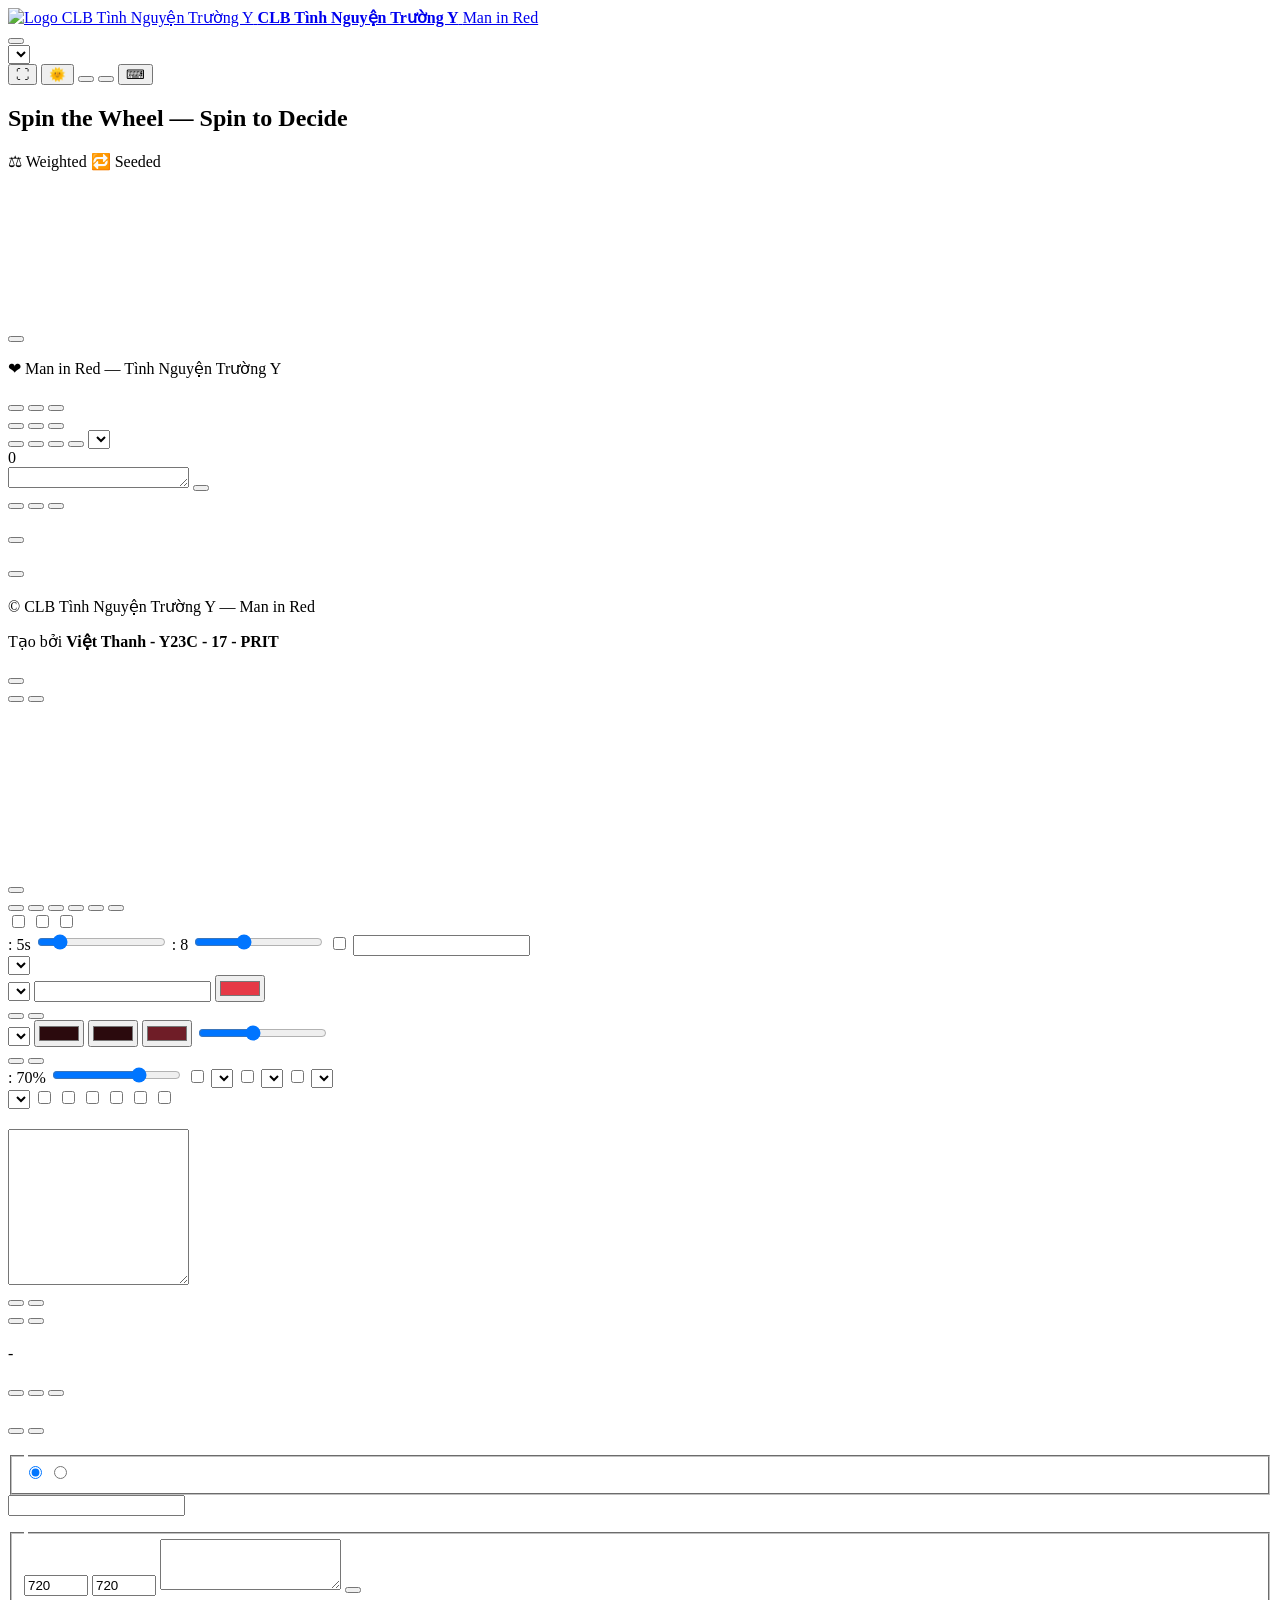
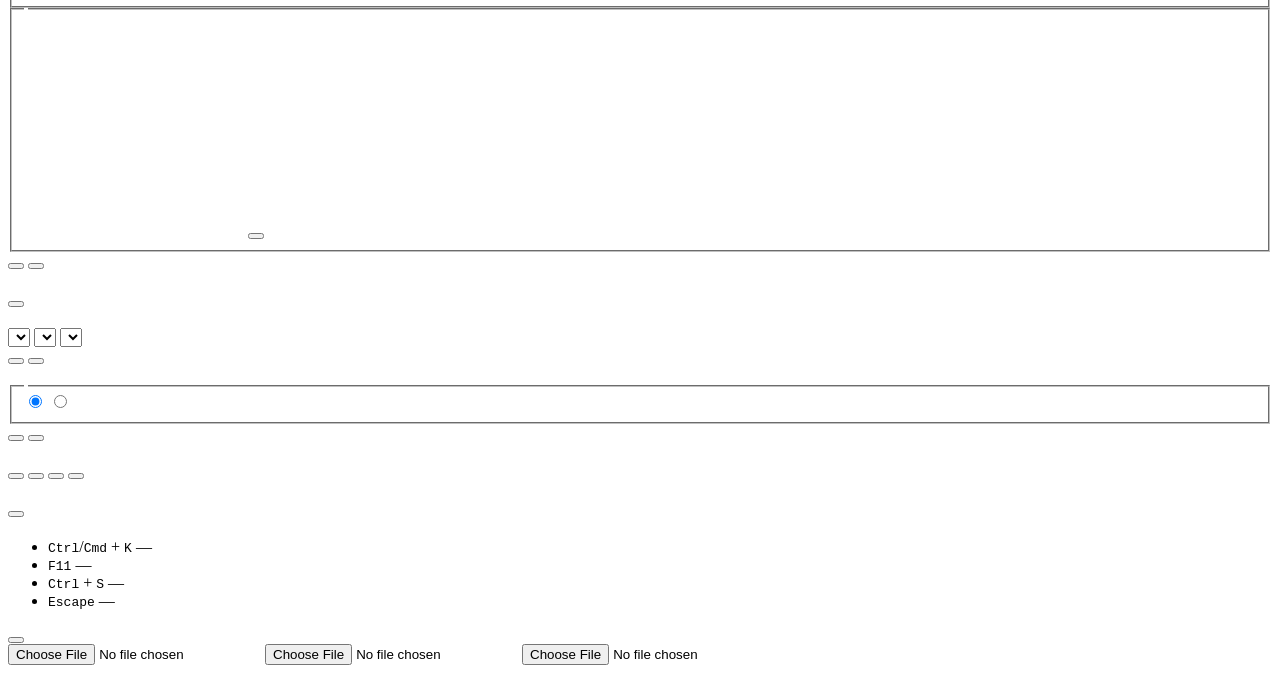
==== spin-the-wheel/index.html @ a89194db "✨ Thêm game vòng quay may mắn spin-the-wheel" ====
<!doctype html>
<html lang="en">
<head>
  <meta charset="UTF-8">
  <meta name="viewport" content="width=device-width, initial-scale=1.0, viewport-fit=cover">
  <title data-i18n="app_title">Bánh xe định mệnh TNTY</title>
  <meta name="description" content="Spin the Wheel is a free online random picker and wheel spinner for classrooms, raffles, giveaways, teams, and daily decisions. Private, fast, shareable, and works offline.">
  <meta name="robots" content="index,follow,max-image-preview:large,max-snippet:-1,max-video-preview:-1">
  <meta name="author" content="Việt Thanh - Y23C - 17 - PRIT">
  <meta name="application-name" content="Bánh xe định mệnh TNTY">
  <meta name="apple-mobile-web-app-title" content="Bánh xe định mệnh TNTY">
  <meta name="apple-mobile-web-app-capable" content="yes">
  <meta name="mobile-web-app-capable" content="yes">
  <meta name="referrer" content="strict-origin-when-cross-origin">
  <meta name="format-detection" content="telephone=no">
  <meta name="theme-color" media="(prefers-color-scheme: light)" content="#e63946">
  <meta name="theme-color" media="(prefers-color-scheme: dark)" content="#2b0a0d">
  <meta name="theme-color" content="#e63946">
  <link rel="canonical" href="https://spin.alsatian.co/">

  <meta property="og:locale" content="en_US">
  <meta property="og:locale:alternate" content="vi_VN">
  <meta property="og:locale:alternate" content="es_ES">
  <meta property="og:locale:alternate" content="pt_BR">
  <meta property="og:locale:alternate" content="fr_FR">
  <meta property="og:locale:alternate" content="de_DE">
  <meta property="og:locale:alternate" content="ja_JP">
  <meta property="og:locale:alternate" content="ko_KR">
  <meta property="og:locale:alternate" content="zh_CN">
  <meta property="og:locale:alternate" content="id_ID">
  <meta property="og:type" content="website">
  <meta property="og:title" content="Bánh xe định mệnh TNTY">
  <meta property="og:description" content="Spin a fair decision wheel for classrooms, raffles, giveaways, teams, and quick picks. Free, private, customizable, and offline-ready.">
  <meta property="og:image" content="https://spin.alsatian.co/og-image.png">
  <meta property="og:image:secure_url" content="https://spin.alsatian.co/og-image.png">
  <meta property="og:image:type" content="image/png">
  <meta property="og:image:width" content="1200">
  <meta property="og:image:height" content="630">
  <meta property="og:image:alt" content="Spin the Wheel preview showing a colorful decision wheel and key product benefits.">
  <meta property="og:url" content="https://spin.alsatian.co/">
  <meta property="og:site_name" content="Spin the Wheel">

  <meta name="twitter:card" content="summary_large_image">
  <meta name="twitter:title" content="Spin the Wheel: Free Random Picker, Wheel Spinner &amp; Decision Maker">
  <meta name="twitter:description" content="Free online random picker for classrooms, raffles, giveaways, teams, and quick decisions.">
  <meta name="twitter:image" content="https://spin.alsatian.co/og-image.png">
  <meta name="twitter:image:alt" content="Spin the Wheel preview showing a colorful decision wheel and feature highlights.">

  <link rel="alternate" hreflang="en" href="https://spin.alsatian.co/">
  <link rel="alternate" hreflang="vi" href="https://spin.alsatian.co/?lang=vi">
  <link rel="alternate" hreflang="es" href="https://spin.alsatian.co/?lang=es">
  <link rel="alternate" hreflang="pt" href="https://spin.alsatian.co/?lang=pt">
  <link rel="alternate" hreflang="fr" href="https://spin.alsatian.co/?lang=fr">
  <link rel="alternate" hreflang="de" href="https://spin.alsatian.co/?lang=de">
  <link rel="alternate" hreflang="ja" href="https://spin.alsatian.co/?lang=ja">
  <link rel="alternate" hreflang="ko" href="https://spin.alsatian.co/?lang=ko">
  <link rel="alternate" hreflang="zh" href="https://spin.alsatian.co/?lang=zh">
  <link rel="alternate" hreflang="id" href="https://spin.alsatian.co/?lang=id">
  <link rel="alternate" hreflang="x-default" href="https://spin.alsatian.co/">

  <script type="application/ld+json">
  {
    "@context": "https://schema.org",
    "@graph": [
      {
        "@type": "WebSite",
        "@id": "https://spin.alsatian.co/#website",
        "url": "https://spin.alsatian.co/",
        "name": "Spin the Wheel",
        "description": "Free online random picker and decision wheel for classrooms, raffles, giveaways, teams, and quick decisions.",
        "inLanguage": ["en", "vi", "es", "pt", "fr", "de", "ja", "ko", "zh", "id"],
        "publisher": {
          "@id": "https://spin.alsatian.co/#organization"
        }
      },
      {
        "@type": "Organization",
        "@id": "https://spin.alsatian.co/#organization",
        "name": "Spin the Wheel",
        "url": "https://spin.alsatian.co/",
        "logo": {
          "@type": "ImageObject",
          "url": "https://spin.alsatian.co/icon-512.png",
          "width": 512,
          "height": 512
        },
        "founder": {
          "@type": "Person",
          "name": "Việt Thanh - Y23C - 17 - PRIT"
        }
      },
      {
        "@type": "SoftwareApplication",
        "@id": "https://spin.alsatian.co/#webapp",
        "name": "Spin the Wheel",
        "url": "https://spin.alsatian.co/",
        "description": "Spin the Wheel is a free online random picker and wheel spinner for classrooms, raffles, giveaways, teams, and daily decisions.",
        "applicationCategory": "UtilitiesApplication",
        "operatingSystem": "Any",
        "image": "https://spin.alsatian.co/og-image.png",
        "screenshot": "https://spin.alsatian.co/og-image.png",
        "browserRequirements": "Requires JavaScript and a modern browser including Chrome, Firefox, Safari, or Edge.",
        "offers": {
          "@type": "Offer",
          "price": "0",
          "priceCurrency": "USD"
        },
        "isAccessibleForFree": true,
        "featureList": [
          "Random picker wheel",
          "Weighted entries",
          "Shareable links",
          "Offline support",
          "Local-first storage",
          "Multiple languages"
        ],
        "inLanguage": ["en", "vi", "es", "pt", "fr", "de", "ja", "ko", "zh", "id"],
        "publisher": {
          "@id": "https://spin.alsatian.co/#organization"
        }
      }
    ]
  }
  </script>

  <link rel="manifest" href="/manifest.json">
  <link rel="icon" type="image/png" sizes="192x192" href="/logo_clb.png">
  <link rel="icon" type="image/png" sizes="512x512" href="/logo_clb.png">
  <link rel="apple-touch-icon" href="/logo_clb.png">

  <link rel="preconnect" href="https://fonts.googleapis.com">
  <link rel="preconnect" href="https://fonts.gstatic.com" crossorigin>
  <link href="https://fonts.googleapis.com/css2?family=Outfit:wght@400;600;700;800&family=Plus+Jakarta+Sans:wght@400;500;600;700&display=swap" rel="stylesheet">
  <link rel="stylesheet" href="/styles.css">
</head>
<body>
  <noscript>
    <main class="noscript-shell">
      <h1>Vòng quay may mắn</h1>
      <p>Vui lòng bật JavaScript để sử dụng vòng quay.</p>
    </main>
  </noscript>

  <div id="app" class="app-shell" data-theme="light">
    <header class="topbar" role="banner">
      <div class="brand-wrap">

        <a href="/" class="brand-link" data-i18n-aria-label="brand_home_aria">
          <img src="/logo_clb.png" alt="Logo CLB Tình Nguyện Trường Y" class="brand-logo" width="48" height="48">
          <span class="brand-text">
            <strong>CLB Tình Nguyện Trường Y</strong>
            <span class="brand-slogan">Man in Red</span>
          </span>
        </a>
      </div>
      <div class="topbar-actions">
        <button id="settingsButton" class="ghost-btn" type="button" data-i18n="settings"></button>
        <div class="topbar-event-preset">
          <label class="sr-only" for="eventPresetSelect" data-i18n="event_preset"></label>
          <select id="eventPresetSelect" class="topbar-event-select" data-i18n-aria-label="event_preset">
            <option value="default" data-i18n="event_none"></option>
            <option value="classroom" data-i18n="event_classroom"></option>
            <option value="raffle" data-i18n="event_raffle"></option>
            <option value="streamer" data-i18n="event_streamer"></option>
            <option value="party" data-i18n="event_party"></option>
            <option value="minimal" data-i18n="event_minimal"></option>
            <option value="dark-luxury" data-i18n="event_dark_luxury"></option>
          </select>
        </div>
        <button id="fullscreenToggle" class="ghost-btn icon-btn" type="button" data-i18n-aria-label="toggle_fullscreen_aria">⛶</button>
        <button id="themeModeToggle" class="ghost-btn icon-btn" type="button" aria-label="Toggle dark/light mode">🌞</button>
        <button id="libraryButton" class="ghost-btn" type="button" data-i18n="my_wheels"></button>
        <button id="shareButton" class="accent-btn" type="button" data-i18n="share"></button>
        <button id="shortcutButton" class="ghost-btn icon-btn" type="button" data-i18n-aria-label="shortcuts">⌨</button>
      </div>
    </header>

    <main class="main-layout" role="main">
      <section class="wheel-section" data-i18n-aria-label="wheel_section_aria">
        <h1 class="sr-only" data-i18n="app_heading">Spin the Wheel — Spin to Decide</h1>
        <div class="wheel-wrap">
          <div class="wheel-badges">
            <span id="weightedBadge" class="mode-badge hidden" data-i18n="weighted_badge">⚖ Weighted</span>
            <span id="seedBadge" class="mode-badge hidden" data-i18n="seed_badge">🔁 Seeded</span>
          </div>
          <div id="wheelContainer" class="wheel-container">
            <canvas id="wheelCanvas" data-i18n-aria-label="wheel_canvas_aria"></canvas>
            <div class="wheel-glow" aria-hidden="true"></div>
            <div class="wheel-pointer" aria-hidden="true"></div>
            <button id="centerSpinButton" class="center-spin-btn" type="button" data-i18n="spin_button" data-i18n-aria-label="spin_button"></button>
          </div>
          <p id="firstRunHint" class="hint hidden" data-i18n="first_run_hint"></p>
          <p class="club-slogan">❤ Man in Red — Tình Nguyện Trường Y</p>
        </div>
      </section>

      <aside class="side-panel" data-i18n-aria-label="controls_panel_aria">
        <nav class="panel-tabs" data-i18n-aria-label="panel_tabs_aria">
          <button class="tab-btn active" type="button" data-tab="entries" data-i18n="entries_tab"></button>
          <button class="tab-btn" type="button" data-tab="results" data-i18n="results_tab"></button>
          <button id="factoryResetButton" class="tab-btn tab-reset-btn" type="button" data-i18n="reset_app" data-i18n-title="reset_app_tooltip" data-i18n-aria-label="reset_app_tooltip"></button>
        </nav>

        <section id="entriesTab" class="panel-tab active" role="region" data-i18n-aria-label="entries_tab">
          <div class="panel-inline-row hidden" aria-hidden="true">
            <button id="undoButton" class="ghost-btn" type="button" data-i18n="undo" tabindex="-1"></button>
            <button id="redoButton" class="ghost-btn" type="button" data-i18n="redo" tabindex="-1"></button>
            <button id="openLibraryButton" class="ghost-btn" type="button" data-i18n="my_wheels" tabindex="-1"></button>
          </div>
          <div class="entry-actions">
            <button id="shuffleEntriesButton" class="ghost-btn" type="button" data-i18n="shuffle"></button>
            <button id="sortEntriesButton" class="ghost-btn" type="button" data-i18n="sort_az"></button>
            <button id="clearEntriesButton" class="ghost-btn danger-btn" type="button" data-i18n="clear_all"></button>
            <button id="saveAsButton" class="ghost-btn" type="button" data-i18n="save_as"></button>
            <select id="recentWheelsSelect" class="recent-wheels-select" data-i18n-aria-label="recent_wheels"></select>
          </div>
          <span id="entryCountBadge" class="hidden" aria-hidden="true">0</span>
          <div id="entriesList" class="entries-list" role="list"></div>
          <div class="entry-form">
            <label class="sr-only" for="addEntryInput" data-i18n="add_entry"></label>
            <textarea id="addEntryInput" rows="1" data-i18n-placeholder="add_entry_placeholder" maxlength="4000" autocapitalize="sentences"></textarea>
            <button id="addEntryButton" class="accent-btn" type="button" data-i18n="add"></button>
          </div>
          <div class="entry-secondary-actions">
            <button id="pasteListButton" class="ghost-btn" type="button" data-i18n="entry_tools"></button>
            <button id="templateButton" class="ghost-btn" type="button" data-i18n="templates"></button>
            <button id="resetEliminationsButton" class="ghost-btn hidden" type="button" data-i18n="reset_eliminations"></button>
          </div>
          <p id="emptyTemplateHint" class="empty-template-hint hidden">
            <button id="emptyTemplateButton" class="link-btn" type="button" data-i18n="start_from_template"></button>
          </p>
        </section>

        <section id="resultsTab" class="panel-tab" role="region" data-i18n-aria-label="results_tab">
          <div class="panel-topline">
            <button id="historyButton" class="accent-btn" type="button" data-i18n="view_history"></button>
          </div>
          <h3 data-i18n="win_counts"></h3>
          <div id="winCountList" class="win-count-list"></div>
        </section>
      </aside>
    </main>

    <footer class="app-footer" role="contentinfo">
      <p>© CLB Tình Nguyện Trường Y — Man in Red</p>
      <p class="creator-credit">Tạo bởi <strong>Việt Thanh - Y23C - 17 - PRIT</strong></p>
    </footer>

    <button id="floatingSpinButton" class="floating-spin hidden" type="button" data-i18n="spin_button"></button>
    <div id="fullscreenToolbar" class="fullscreen-toolbar" data-i18n-aria-label="fullscreen_controls_aria">
      <button id="fullscreenExitButton" class="ghost-btn" type="button" data-i18n="exit_fullscreen"></button>
      <button id="fullscreenSettingsButton" class="ghost-btn" type="button" data-i18n="settings"></button>
    </div>

  </div>

  <div id="modalRoot" class="modal-root">
    <canvas id="confettiCanvas" class="confetti-canvas" aria-hidden="true"></canvas>
    <section id="settingsModal" class="modal hidden" role="dialog" aria-modal="true" aria-labelledby="settingsModalTitle">
      <div class="modal-card settings-modal-card">
        <div class="panel-topline">
          <h2 id="settingsModalTitle" data-i18n="settings"></h2>
          <button id="closeSettingsButton" class="ghost-btn" type="button" data-i18n="close"></button>
        </div>
        <div class="settings-modal-shell">
          <nav class="settings-modal-tabs" data-i18n-aria-label="settings_tabs_aria">
            <button class="settings-modal-tab active" type="button" data-settings-tab="general" data-i18n="general"></button>
            <button class="settings-modal-tab" type="button" data-settings-tab="spin" data-i18n="spin_section"></button>
            <button class="settings-modal-tab" type="button" data-settings-tab="theme" data-i18n="theme_section"></button>
            <button class="settings-modal-tab" type="button" data-settings-tab="sound" data-i18n="sound_section"></button>
            <button class="settings-modal-tab" type="button" data-settings-tab="effects" data-i18n="effects_section"></button>
            <button class="settings-modal-tab" type="button" data-settings-tab="probability" data-i18n="probability_inspector"></button>
          </nav>

          <div class="settings-modal-panels">
            <section class="settings-modal-panel active" data-settings-panel="general" role="region" data-i18n-aria-label="general">
              <div class="settings-grid">
                <label class="checkbox-line">
                  <input id="weightsToggle" type="checkbox">
                  <span data-i18n="enable_weights"></span>
                </label>
                <label class="checkbox-line">
                  <input id="manualStopToggle" type="checkbox">
                  <span data-i18n="manual_stop"></span>
                </label>
                <label class="checkbox-line">
                  <input id="mysteryWheelToggle" type="checkbox">
                  <span data-i18n="mystery_wheel"></span>
                </label>
              </div>
            </section>

            <section class="settings-modal-panel" data-settings-panel="spin" role="region" data-i18n-aria-label="spin_section">
              <div class="settings-grid">
                <label for="durationSlider"><span data-i18n="spin_duration"></span>: <output id="durationOutput">5s</output></label>
                <input id="durationSlider" type="range" min="1" max="30" step="1" value="5">
                <label for="turnsSlider"><span data-i18n="spin_turns"></span>: <output id="turnsOutput">8</output></label>
                <input id="turnsSlider" type="range" min="1" max="20" step="1" value="8">
                <label class="checkbox-line">
                  <input id="seedModeToggle" type="checkbox">
                  <span data-i18n="seed_mode"></span>
                </label>
                <label for="seedInput" data-i18n="seed_value"></label>
                <input id="seedInput" type="text" maxlength="120" data-i18n-placeholder="seed_placeholder">
              </div>
            </section>

            <section class="settings-modal-panel" data-settings-panel="theme" role="region" data-i18n-aria-label="theme_section">
              <div class="settings-grid">
                <label for="themeSelect" data-i18n="theme"></label>
                <select id="themeSelect" data-i18n-aria-label="theme"></select>
                <div id="themeSwatches" class="theme-swatch-grid" role="list"></div>
                <label for="pointerStyleSelect" data-i18n="pointer_style"></label>
                <select id="pointerStyleSelect" data-i18n-aria-label="pointer_style">
                  <option value="classic" data-i18n="pointer_classic"></option>
                  <option value="pin" data-i18n="pointer_pin"></option>
                  <option value="diamond" data-i18n="pointer_diamond"></option>
                  <option value="flag" data-i18n="pointer_flag"></option>
                </select>
                <label for="centerTextInput" data-i18n="spin_button_text"></label>
                <input id="centerTextInput" type="text" maxlength="20" data-i18n-placeholder="spin_button">
                <label for="centerColorInput" data-i18n="spin_button_color"></label>
                <input id="centerColorInput" type="color" value="#e63946">
                <div class="panel-inline-row">
                  <button id="centerImageButton" class="ghost-btn" type="button" data-i18n="upload_center_image"></button>
                  <button id="removeCenterImageButton" class="ghost-btn" type="button" data-i18n="remove_center_image"></button>
                </div>
                <label for="backgroundTypeSelect" data-i18n="background_type"></label>
                <select id="backgroundTypeSelect" data-i18n-aria-label="background_type">
                  <option value="default" data-i18n="background_default"></option>
                  <option value="solid" data-i18n="background_solid"></option>
                  <option value="gradient" data-i18n="background_gradient"></option>
                  <option value="image" data-i18n="background_image"></option>
                </select>
                <label for="backgroundSolidInput" data-i18n="background_solid_color"></label>
                <input id="backgroundSolidInput" type="color" value="#2b0a0d">
                <label for="backgroundFromInput" data-i18n="background_gradient_from"></label>
                <input id="backgroundFromInput" type="color" value="#2b0a0d">
                <label for="backgroundToInput" data-i18n="background_gradient_to"></label>
                <input id="backgroundToInput" type="color" value="#6f1d27">
                <label for="backgroundAngleInput" data-i18n="background_gradient_angle"></label>
                <input id="backgroundAngleInput" type="range" min="0" max="360" step="1" value="150">
                <div class="panel-inline-row">
                  <button id="backgroundImageButton" class="ghost-btn" type="button" data-i18n="upload_background_image"></button>
                  <button id="removeBackgroundImageButton" class="ghost-btn" type="button" data-i18n="remove_background_image"></button>
                </div>
              </div>
            </section>

            <section class="settings-modal-panel" data-settings-panel="sound" role="region" data-i18n-aria-label="sound_section">
              <div class="settings-grid">
                <label for="volumeSlider"><span data-i18n="volume"></span>: <output id="volumeOutput">70%</output></label>
                <input id="volumeSlider" type="range" min="0" max="100" step="1" value="70">
                <label class="checkbox-line">
                  <input id="tickSoundToggle" type="checkbox">
                  <span data-i18n="tick_sound"></span>
                </label>
                <label for="tickSoundSelect" data-i18n="tick_sound_variant"></label>
                <select id="tickSoundSelect" data-i18n-aria-label="tick_sound_variant">
                  <option value="click" data-i18n="tick_click"></option>
                  <option value="pop" data-i18n="tick_pop"></option>
                  <option value="wooden" data-i18n="tick_wooden"></option>
                  <option value="digital" data-i18n="tick_digital"></option>
                  <option value="soft" data-i18n="tick_soft"></option>
                </select>
                <label class="checkbox-line">
                  <input id="winSoundToggle" type="checkbox">
                  <span data-i18n="win_sound"></span>
                </label>
                <label for="winSoundSelect" data-i18n="win_sound_variant"></label>
                <select id="winSoundSelect" data-i18n-aria-label="win_sound_variant">
                  <option value="fanfare" data-i18n="win_fanfare"></option>
                  <option value="applause" data-i18n="win_applause"></option>
                  <option value="chime" data-i18n="win_chime"></option>
                  <option value="sparkle" data-i18n="win_sparkle"></option>
                </select>
                <label class="checkbox-line">
                  <input id="spinSoundToggle" type="checkbox">
                  <span data-i18n="spin_ambient"></span>
                </label>
                <label for="spinSoundSelect" data-i18n="spin_sound_variant"></label>
                <select id="spinSoundSelect" data-i18n-aria-label="spin_sound_variant">
                  <option value="whoosh" data-i18n="spin_whoosh"></option>
                  <option value="wind" data-i18n="spin_wind"></option>
                  <option value="hum" data-i18n="spin_hum"></option>
                </select>
              </div>
            </section>

            <section class="settings-modal-panel" data-settings-panel="effects" role="region" data-i18n-aria-label="effects_section">
              <div class="settings-grid">
                <label for="celebrationSelect" data-i18n="celebration_effect"></label>
                <select id="celebrationSelect" data-i18n-aria-label="celebration_effect">
                  <option value="confetti" data-i18n="celebration_confetti"></option>
                  <option value="fireworks" data-i18n="celebration_fireworks"></option>
                  <option value="none" data-i18n="celebration_none"></option>
                </select>
                <label class="checkbox-line">
                  <input id="reduceMotionOverride" type="checkbox">
                  <span data-i18n="reduce_motion_override"></span>
                </label>
                <label class="checkbox-line">
                  <input id="cinematicModeToggle" type="checkbox">
                  <span data-i18n="cinematic_mode"></span>
                </label>
                <label class="checkbox-line">
                  <input id="hapticsToggle" type="checkbox">
                  <span data-i18n="haptics"></span>
                </label>
                <label class="checkbox-line">
                  <input id="idleAnimationToggle" type="checkbox">
                  <span data-i18n="idle_animation"></span>
                </label>
                <label class="checkbox-line">
                  <input id="performanceAutoToggle" type="checkbox">
                  <span data-i18n="performance_auto"></span>
                </label>
                <label class="checkbox-line">
                  <input id="performanceOverviewToggle" type="checkbox">
                  <span data-i18n="performance_overview"></span>
                </label>
              </div>
            </section>

            <section class="settings-modal-panel" data-settings-panel="probability" role="region" data-i18n-aria-label="probability_inspector">
              <div class="probability-panel settings-modal-probability">
                <div id="probabilityEqualBadge" class="prob-equal-badge hidden" data-i18n="equal_probability"></div>
                <div id="probabilityList" class="probability-list"></div>
              </div>
            </section>
          </div>
        </div>
      </div>
    </section>

    <section id="pasteModal" class="modal hidden" role="dialog" aria-modal="true" aria-labelledby="pasteModalTitle">
      <div class="modal-card">
        <h2 id="pasteModalTitle" data-i18n="paste_list"></h2>
        <textarea id="pasteTextarea" rows="10" data-i18n-placeholder="paste_placeholder"></textarea>
        <div class="modal-actions">
          <button id="importDataButton" class="ghost-btn" type="button" data-i18n="import_csv_json"></button>
          <button id="exportDataButton" class="ghost-btn" type="button" data-i18n="export_csv_json"></button>
        </div>
        <div class="modal-actions">
          <button id="pasteCancelButton" class="ghost-btn" type="button" data-i18n="cancel"></button>
          <button id="pasteApplyButton" class="accent-btn" type="button" data-i18n="apply"></button>
        </div>
      </div>
    </section>

    <section id="resultModal" class="modal result-modal hidden" role="dialog" aria-modal="true" aria-labelledby="resultTitle">
      <div class="modal-card result-card">
        <h2 id="resultTitle" data-i18n="winner"></h2>
        <p id="resultWinner" class="winner-name">-</p>
        <p id="resultSubtitle" class="winner-subtitle hidden"></p>
        <div class="modal-actions">
          <button id="spinAgainButton" class="accent-btn" type="button" data-i18n="spin_again"></button>
          <button id="removeWinnerButton" class="ghost-btn danger-btn hidden" type="button" data-i18n="remove_winner"></button>
          <button id="closeResultButton" class="ghost-btn" type="button" data-i18n="close"></button>
        </div>
      </div>
    </section>

    <section id="factoryResetModal" class="modal hidden" role="dialog" aria-modal="true" aria-labelledby="factoryResetTitle" aria-describedby="factoryResetDescription">
      <div class="modal-card confirm-card">
        <h2 id="factoryResetTitle"></h2>
        <p id="factoryResetDescription" class="small-note"></p>
        <div class="modal-actions">
          <button id="factoryResetCancelButton" class="ghost-btn" type="button" data-i18n="cancel"></button>
          <button id="factoryResetConfirmButton" class="ghost-btn danger-btn" type="button"></button>
        </div>
      </div>
    </section>

    <section id="shareModal" class="modal hidden" role="dialog" aria-modal="true" aria-labelledby="shareTitle">
      <div class="modal-card">
        <h2 id="shareTitle" data-i18n="share_wheel"></h2>
        <p class="small-note" data-i18n="share_privacy_note"></p>
        <fieldset class="radio-group">
          <legend data-i18n="share_mode"></legend>
          <label><input type="radio" name="shareMode" value="full" checked> <span data-i18n="share_full_edit"></span></label>
          <label><input type="radio" name="shareMode" value="spin-only"> <span data-i18n="share_spin_only"></span></label>
        </fieldset>
        <label for="shareUrlInput" data-i18n="share_link"></label>
        <input id="shareUrlInput" type="text" readonly>
        <p id="shareSizeStatus" class="size-status"></p>
        <fieldset class="radio-group">
          <legend data-i18n="embed_title"></legend>
          <label for="embedWidthInput" data-i18n="embed_width"></label>
          <input id="embedWidthInput" type="number" min="280" max="2000" step="10" value="720">
          <label for="embedHeightInput" data-i18n="embed_height"></label>
          <input id="embedHeightInput" type="number" min="280" max="2000" step="10" value="720">
          <label for="embedCodeInput" data-i18n="embed_code"></label>
          <textarea id="embedCodeInput" rows="3" readonly></textarea>
          <button id="copyEmbedButton" class="ghost-btn" type="button" data-i18n="copy_embed_code"></button>
        </fieldset>
        <fieldset class="radio-group">
          <legend data-i18n="qr_code"></legend>
          <canvas id="qrCanvas" width="220" height="220" data-i18n-aria-label="qr_code"></canvas>
          <button id="downloadQrButton" class="ghost-btn" type="button" data-i18n="download_qr"></button>
        </fieldset>
        <div class="modal-actions">
          <button id="copyShareButton" class="accent-btn" type="button" data-i18n="copy_link"></button>
          <button id="closeShareButton" class="ghost-btn" type="button" data-i18n="close"></button>
        </div>
      </div>
    </section>

    <section id="libraryModal" class="modal hidden" role="dialog" aria-modal="true" aria-labelledby="libraryTitle">
      <div class="modal-card template-card">
        <h2 id="libraryTitle" data-i18n="my_wheels"></h2>
        <div id="libraryList" class="library-list"></div>
        <div class="modal-actions">
          <button id="closeLibraryButton" class="ghost-btn" type="button" data-i18n="close"></button>
        </div>
      </div>
    </section>

    <section id="csvMapModal" class="modal hidden" role="dialog" aria-modal="true" aria-labelledby="csvMapTitle">
      <div class="modal-card">
        <h2 id="csvMapTitle" data-i18n="csv_mapping_title"></h2>
        <div class="settings-grid">
          <label for="csvLabelColumn" data-i18n="csv_label_column"></label>
          <select id="csvLabelColumn"></select>
          <label for="csvWeightColumn" data-i18n="csv_weight_column"></label>
          <select id="csvWeightColumn"></select>
          <label for="csvColorColumn" data-i18n="csv_color_column"></label>
          <select id="csvColorColumn"></select>
        </div>
        <div class="modal-actions">
          <button id="csvMapCancelButton" class="ghost-btn" type="button" data-i18n="cancel"></button>
          <button id="csvMapApplyButton" class="accent-btn" type="button" data-i18n="apply"></button>
        </div>
      </div>
    </section>

    <section id="exportModal" class="modal hidden" role="dialog" aria-modal="true" aria-labelledby="exportModalTitle">
      <div class="modal-card">
        <h2 id="exportModalTitle" data-i18n="export_title"></h2>
        <fieldset class="radio-group">
          <legend data-i18n="export_format"></legend>
          <label><input type="radio" name="exportFormat" value="csv" checked> <span data-i18n="export_csv"></span></label>
          <label><input type="radio" name="exportFormat" value="json"> <span data-i18n="export_json"></span></label>
        </fieldset>
        <div class="modal-actions">
          <button id="exportCancelButton" class="ghost-btn" type="button" data-i18n="cancel"></button>
          <button id="exportApplyButton" class="accent-btn" type="button" data-i18n="export_action"></button>
        </div>
      </div>
    </section>

    <section id="historyModal" class="modal hidden" role="dialog" aria-modal="true" aria-labelledby="historyTitle">
      <div class="modal-card template-card">
        <h2 id="historyTitle" data-i18n="history"></h2>
        <div id="resultsList" class="results-list"></div>
        <div class="modal-actions">
          <button id="clearResultsButton" class="ghost-btn danger-btn" type="button" data-i18n="clear_results"></button>
          <button id="exportResultsCsvButton" class="ghost-btn" type="button" data-i18n="export_results_csv"></button>
          <button id="exportAuditJsonButton" class="ghost-btn" type="button" data-i18n="export_audit_json"></button>
          <button id="closeHistoryButton" class="ghost-btn" type="button" data-i18n="close"></button>
        </div>
      </div>
    </section>

    <section id="templateModal" class="modal hidden" role="dialog" aria-modal="true" aria-labelledby="templateTitle">
      <div class="modal-card template-card">
        <h2 id="templateTitle" data-i18n="templates"></h2>
        <div id="templateGrid" class="template-grid"></div>
        <div class="modal-actions">
          <button id="closeTemplateButton" class="ghost-btn" type="button" data-i18n="close"></button>
        </div>
      </div>
    </section>

    <section id="shortcutModal" class="modal hidden" role="dialog" aria-modal="true" aria-labelledby="shortcutTitle">
      <div class="modal-card">
        <h2 id="shortcutTitle" data-i18n="shortcuts"></h2>
        <ul class="shortcut-list">
          <li><kbd>Ctrl</kbd>/<kbd>Cmd</kbd> + <kbd>K</kbd> — <span data-i18n="shortcut_spin"></span></li>
          <li><kbd>F11</kbd> — <span data-i18n="shortcut_fullscreen"></span></li>
          <li><kbd>Ctrl</kbd> + <kbd>S</kbd> — <span data-i18n="shortcut_save"></span></li>
          <li><kbd>Escape</kbd> — <span data-i18n="shortcut_close"></span></li>
        </ul>
        <div class="modal-actions">
          <button id="closeShortcutButton" class="ghost-btn" type="button" data-i18n="close"></button>
        </div>
      </div>
    </section>
  </div>

  <div id="ariaLive" class="sr-only" aria-live="assertive"></div>
  <div id="toastRoot" class="toast-root" aria-live="polite"></div>

  <input id="importDataFileInput" class="sr-only" type="file" accept=".csv,.json,text/csv,application/json">
  <input id="centerImageInput" class="sr-only" type="file" accept="image/png,image/jpeg,image/webp,image/gif">
  <input id="backgroundImageInput" class="sr-only" type="file" accept="image/png,image/jpeg,image/webp,image/gif">

  <script type="module" src="/app.js"></script>

</body>
</html>
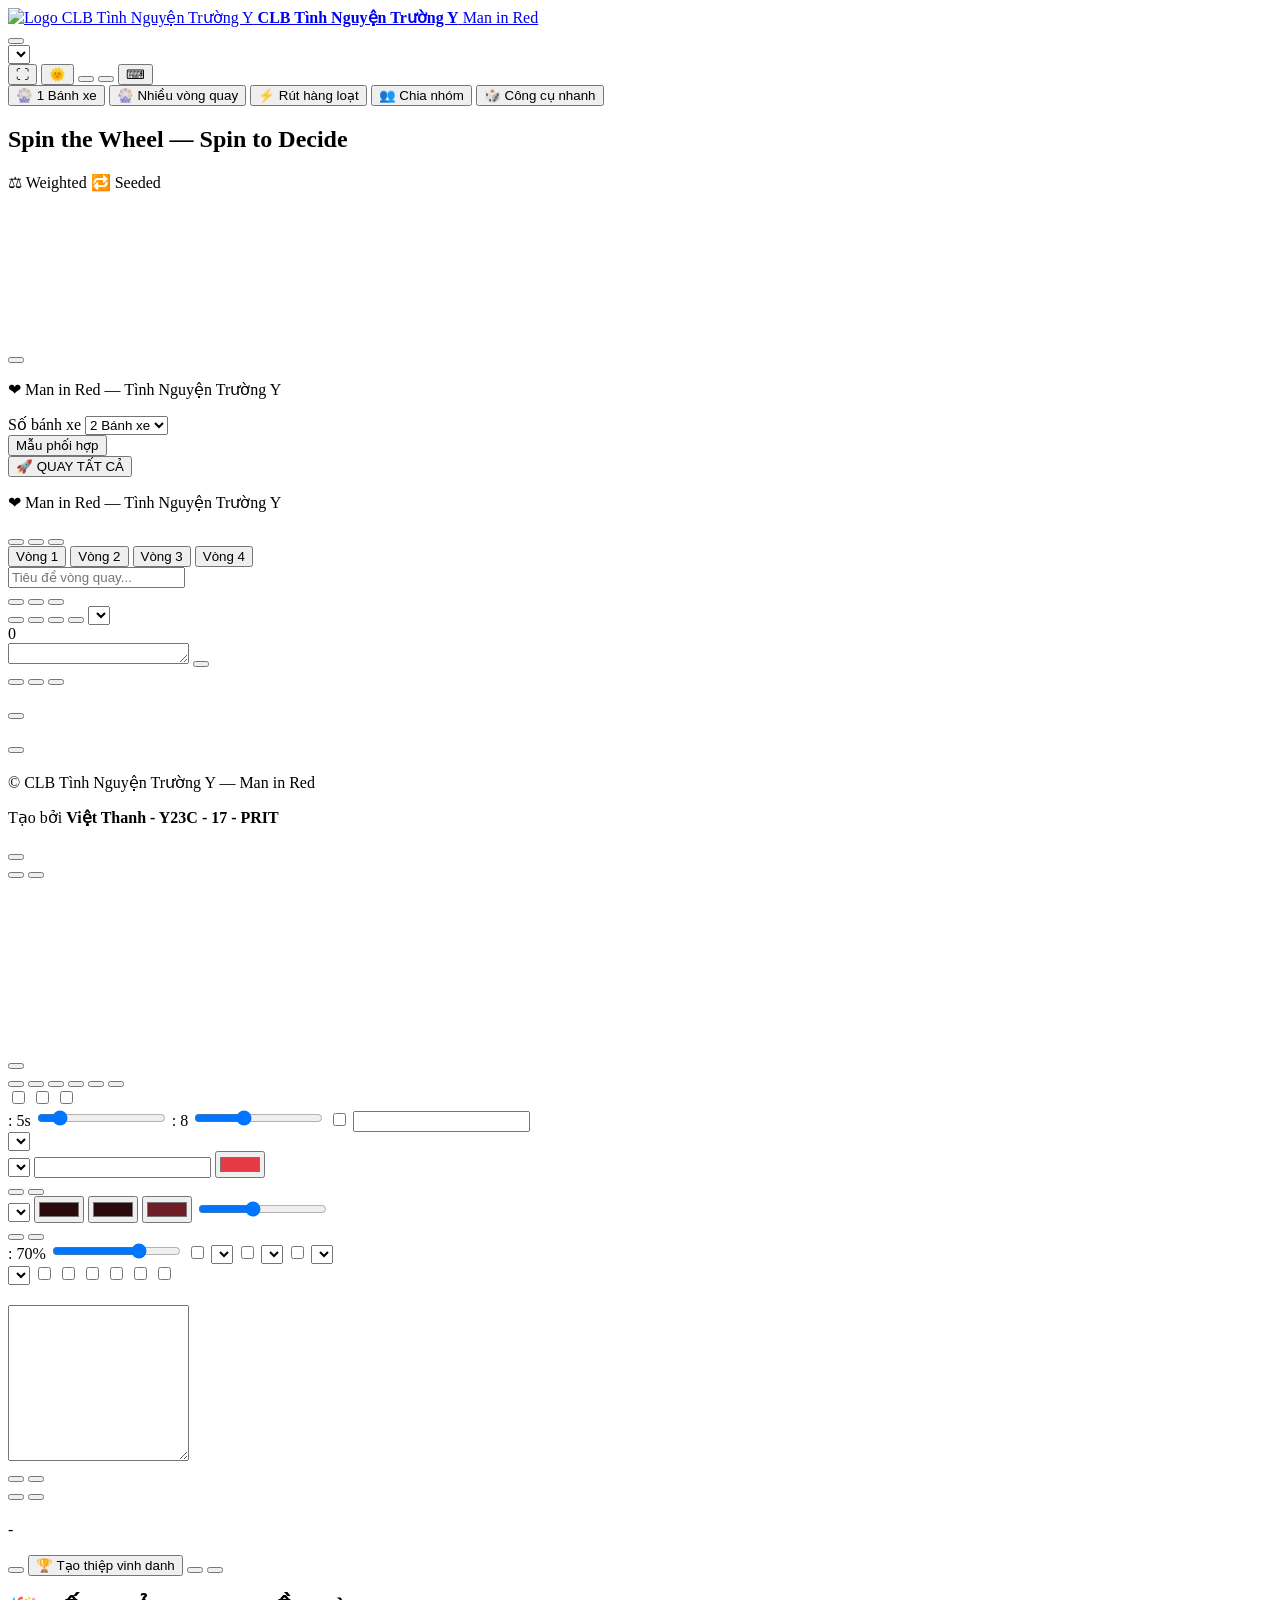
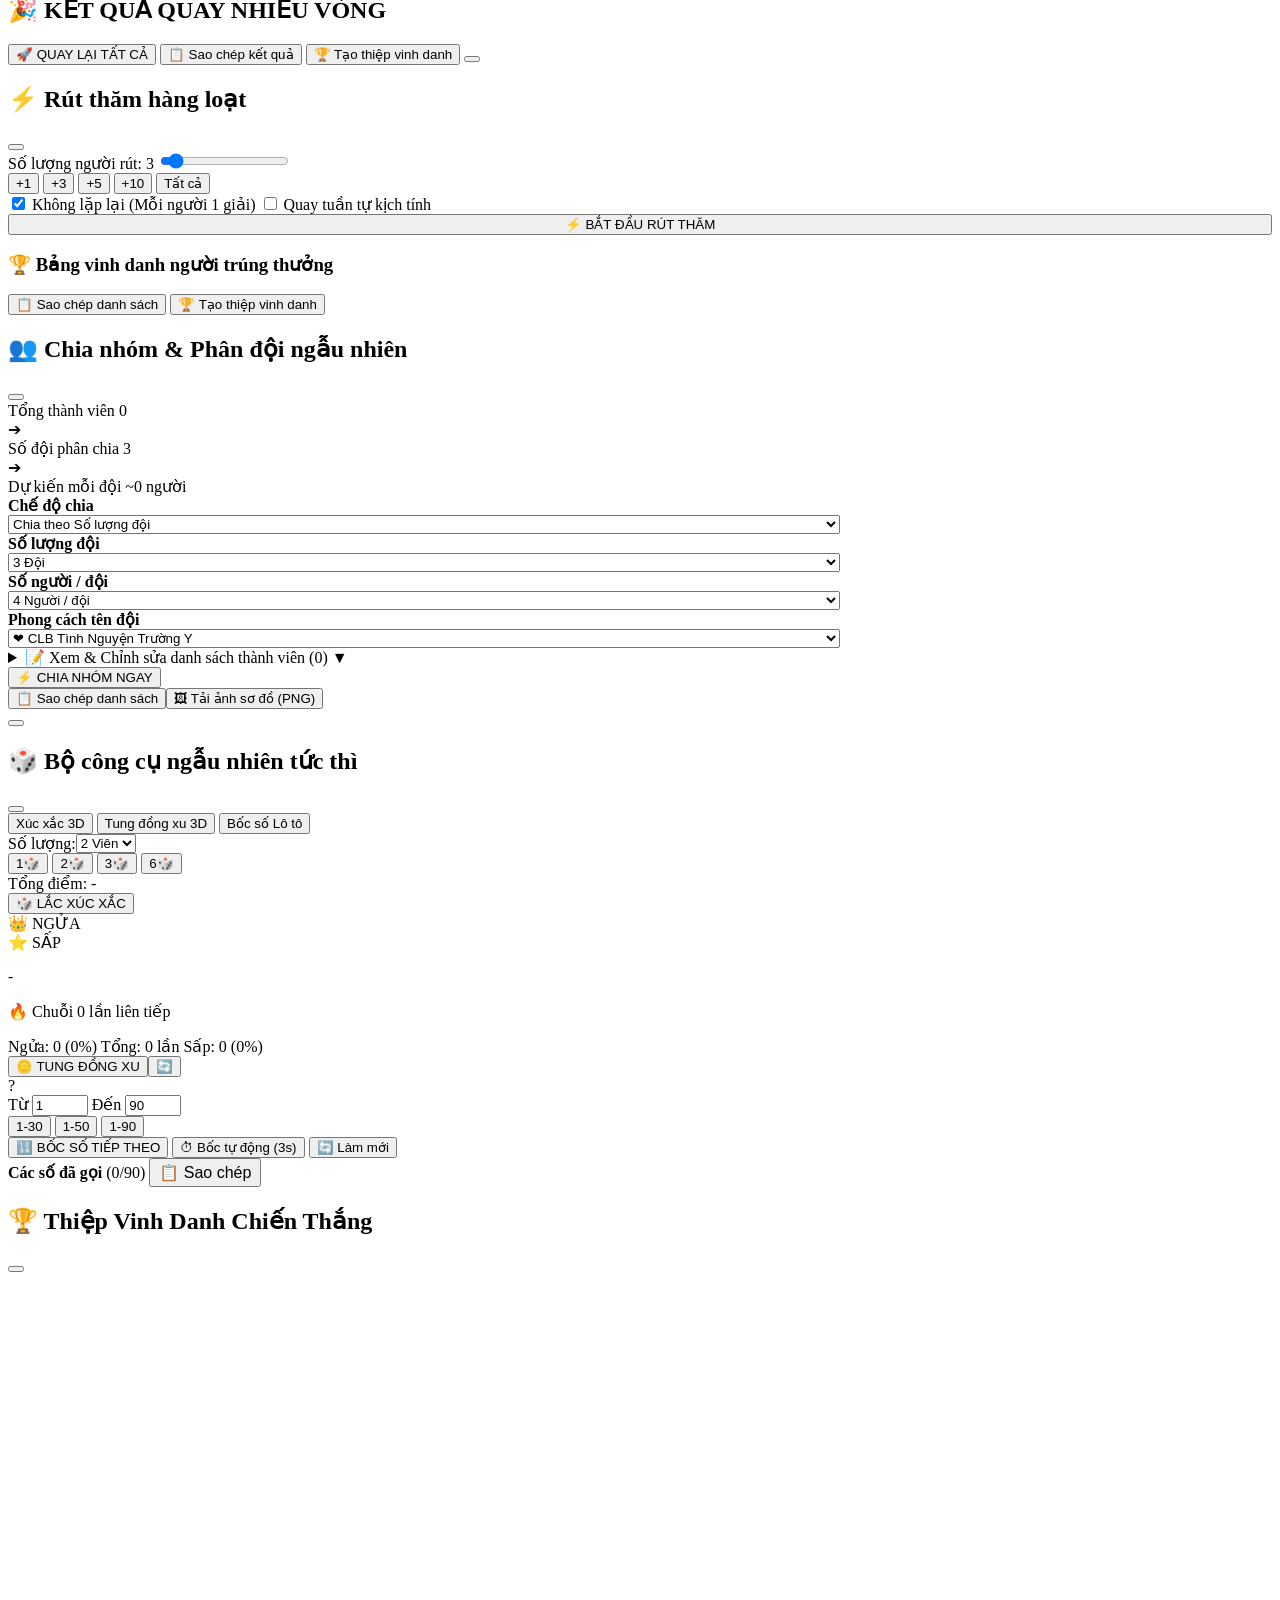
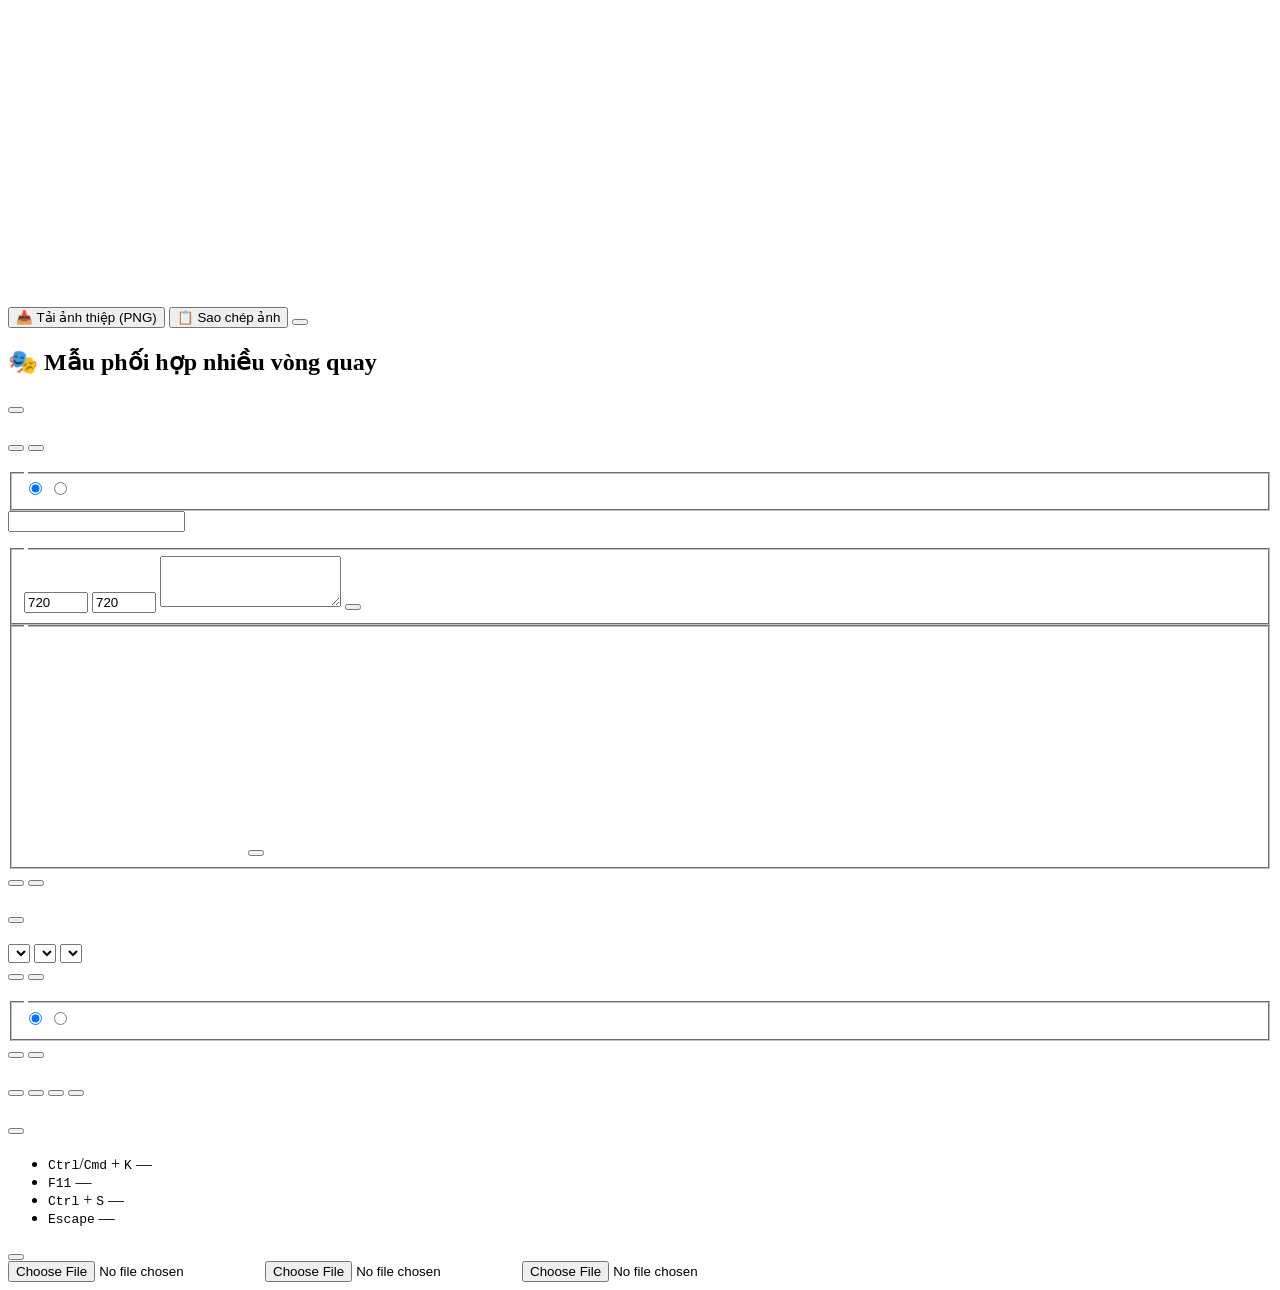
==== commit 9e3303a9: "Upgrade Team Generator and 3D Quick Tools with pure Vietnamese mode" ====
--- a/spin-the-wheel/index.html
+++ b/spin-the-wheel/index.html
@@ -127,10 +127,11 @@
   <link rel="icon" type="image/png" sizes="192x192" href="/logo_clb.png">
   <link rel="icon" type="image/png" sizes="512x512" href="/logo_clb.png">
   <link rel="apple-touch-icon" href="/logo_clb.png">
+  <link rel="preload" as="image" href="/logo_clb.png" fetchpriority="high">
 
   <link rel="preconnect" href="https://fonts.googleapis.com">
   <link rel="preconnect" href="https://fonts.gstatic.com" crossorigin>
-  <link href="https://fonts.googleapis.com/css2?family=Outfit:wght@400;600;700;800&family=Plus+Jakarta+Sans:wght@400;500;600;700&display=swap" rel="stylesheet">
+  <link rel="stylesheet" href="https://fonts.googleapis.com/css2?family=Be+Vietnam+Pro:wght@400;500;600;700&family=Lexend:wght@700;800;900&display=swap">
   <link rel="stylesheet" href="/styles.css">
 </head>
 <body>
@@ -175,10 +176,35 @@
       </div>
     </header>
 
+    <nav class="mode-navigation" aria-label="Chế độ quay và công cụ">
+      <button id="modeSingleWheelBtn" class="mode-nav-btn active" type="button" data-mode="single">
+        <span class="mode-icon">🎡</span>
+        <span data-i18n="mode_single_wheel">1 Bánh xe</span>
+      </button>
+      <button id="modeMultiWheelBtn" class="mode-nav-btn" type="button" data-mode="multi">
+        <span class="mode-icon">🎡</span>
+        <span data-i18n="mode_multi_wheel">Nhiều vòng quay</span>
+      </button>
+      <button id="modeBatchDrawBtn" class="mode-nav-btn" type="button" data-mode="batch">
+        <span class="mode-icon">⚡</span>
+        <span data-i18n="mode_batch_draw">Rút hàng loạt</span>
+      </button>
+      <button id="modeTeamGenBtn" class="mode-nav-btn" type="button" data-mode="team">
+        <span class="mode-icon">👥</span>
+        <span data-i18n="mode_team_generator">Chia nhóm</span>
+      </button>
+      <button id="modeQuickToolsBtn" class="mode-nav-btn" type="button" data-mode="tools">
+        <span class="mode-icon">🎲</span>
+        <span data-i18n="mode_quick_tools">Công cụ nhanh</span>
+      </button>
+    </nav>
+
     <main class="main-layout" role="main">
       <section class="wheel-section" data-i18n-aria-label="wheel_section_aria">
         <h1 class="sr-only" data-i18n="app_heading">Spin the Wheel — Spin to Decide</h1>
-        <div class="wheel-wrap">
+        
+        <!-- SINGLE WHEEL MODE WRAP -->
+        <div id="singleWheelWrap" class="wheel-wrap">
           <div class="wheel-badges">
             <span id="weightedBadge" class="mode-badge hidden" data-i18n="weighted_badge">⚖ Weighted</span>
             <span id="seedBadge" class="mode-badge hidden" data-i18n="seed_badge">🔁 Seeded</span>
@@ -190,6 +216,32 @@
             <button id="centerSpinButton" class="center-spin-btn" type="button" data-i18n="spin_button" data-i18n-aria-label="spin_button"></button>
           </div>
           <p id="firstRunHint" class="hint hidden" data-i18n="first_run_hint"></p>
+          <p class="club-slogan">❤ Man in Red — Tình Nguyện Trường Y</p>
+        </div>
+
+        <!-- MULTI-WHEEL MODE WRAP -->
+        <div id="multiWheelWrap" class="multi-wheel-wrap hidden">
+          <div class="multi-wheel-toolbar">
+            <div class="multi-wheel-controls-left">
+              <div class="multi-wheel-count-selector">
+                <label for="multiWheelCountSelect" data-i18n="wheel_count">Số bánh xe</label>
+                <select id="multiWheelCountSelect" class="styled-select">
+                  <option value="2">2 Bánh xe</option>
+                  <option value="3">3 Bánh xe</option>
+                  <option value="4">4 Bánh xe</option>
+                </select>
+              </div>
+              <button id="multiWheelPresetBtn" class="ghost-btn" type="button" data-i18n="multi_presets">Mẫu phối hợp</button>
+            </div>
+            <button id="spinAllWheelsBtn" class="spin-all-btn" type="button" data-i18n-aria-label="spin_all_aria">
+              <span class="spin-all-icon">🚀</span>
+              <span data-i18n="spin_all">QUAY TẤT CẢ</span>
+            </button>
+          </div>
+
+          <div id="multiWheelGrid" class="multi-wheel-grid grid-2">
+            <!-- Rendered dynamically -->
+          </div>
           <p class="club-slogan">❤ Man in Red — Tình Nguyện Trường Y</p>
         </div>
       </section>
@@ -202,6 +254,17 @@
         </nav>
 
         <section id="entriesTab" class="panel-tab active" role="region" data-i18n-aria-label="entries_tab">
+          <!-- MULTI-WHEEL SUB TABS -->
+          <div id="multiWheelTabsNav" class="multi-wheel-nav-tabs hidden">
+            <button class="multi-tab-btn active" type="button" data-wheel-idx="0">Vòng 1</button>
+            <button class="multi-tab-btn" type="button" data-wheel-idx="1">Vòng 2</button>
+            <button class="multi-tab-btn hidden" type="button" data-wheel-idx="2">Vòng 3</button>
+            <button class="multi-tab-btn hidden" type="button" data-wheel-idx="3">Vòng 4</button>
+          </div>
+          <div id="multiWheelTitleEdit" class="multi-wheel-title-edit hidden">
+            <input id="multiWheelTitleInput" type="text" maxlength="40" placeholder="Tiêu đề vòng quay...">
+          </div>
+
           <div class="panel-inline-row hidden" aria-hidden="true">
             <button id="undoButton" class="ghost-btn" type="button" data-i18n="undo" tabindex="-1"></button>
             <button id="redoButton" class="ghost-btn" type="button" data-i18n="redo" tabindex="-1"></button>
@@ -455,9 +518,335 @@
         <p id="resultSubtitle" class="winner-subtitle hidden"></p>
         <div class="modal-actions">
           <button id="spinAgainButton" class="accent-btn" type="button" data-i18n="spin_again"></button>
+          <button id="generateWinnerCardButton" class="ghost-btn" type="button" data-i18n="winner_card_btn">🏆 Tạo thiệp vinh danh</button>
           <button id="removeWinnerButton" class="ghost-btn danger-btn hidden" type="button" data-i18n="remove_winner"></button>
           <button id="closeResultButton" class="ghost-btn" type="button" data-i18n="close"></button>
         </div>
+      </div>
+    </section>
+
+    <!-- MULTI-WHEEL RESULT MODAL -->
+    <section id="multiWheelResultModal" class="modal result-modal hidden" role="dialog" aria-modal="true" aria-labelledby="multiWheelResultTitle">
+      <div class="modal-card result-card">
+        <h2 id="multiWheelResultTitle" data-i18n="multi_wheel_result_title">🎉 KẾT QUẢ QUAY NHIỀU VÒNG</h2>
+        <div id="multiWheelResultList" class="multi-result-list"></div>
+        <div id="multiWheelResultCombined" class="multi-result-combined"></div>
+        <div class="modal-actions">
+          <button id="multiSpinAgainButton" class="accent-btn" type="button" data-i18n="spin_all">🚀 QUAY LẠI TẤT CẢ</button>
+          <button id="copyMultiResultButton" class="ghost-btn" type="button">📋 Sao chép kết quả</button>
+          <button id="generateMultiWinnerCardButton" class="ghost-btn" type="button" data-i18n="winner_card_btn">🏆 Tạo thiệp vinh danh</button>
+          <button id="closeMultiResultButton" class="ghost-btn" type="button" data-i18n="close"></button>
+        </div>
+      </div>
+    </section>
+
+    <!-- BATCH DRAW MODAL -->
+    <section id="batchDrawModal" class="modal hidden" role="dialog" aria-modal="true" aria-labelledby="batchDrawTitle">
+      <div class="modal-card">
+        <div class="panel-topline">
+          <h2 id="batchDrawTitle" data-i18n="batch_draw_title">⚡ Rút thăm hàng loạt</h2>
+          <button id="closeBatchDrawButton" class="ghost-btn" type="button" data-i18n="close"></button>
+        </div>
+        <div class="batch-config-grid">
+          <label for="batchDrawCountInput"><span data-i18n="batch_draw_count">Số lượng người rút</span>: <output id="batchDrawCountOutput">3</output></label>
+          <input id="batchDrawCountInput" type="range" min="1" max="30" step="1" value="3">
+          <div class="quick-count-chips">
+            <button class="chip-btn" type="button" data-count="1">+1</button>
+            <button class="chip-btn" type="button" data-count="3">+3</button>
+            <button class="chip-btn" type="button" data-count="5">+5</button>
+            <button class="chip-btn" type="button" data-count="10">+10</button>
+            <button id="batchCountAllBtn" class="chip-btn" type="button">Tất cả</button>
+          </div>
+          
+          <label class="checkbox-line">
+            <input id="batchNoDuplicateToggle" type="checkbox" checked>
+            <span data-i18n="batch_draw_no_duplicate">Không lặp lại (Mỗi người 1 giải)</span>
+          </label>
+          <label class="checkbox-line">
+            <input id="batchSequentialToggle" type="checkbox">
+            <span data-i18n="batch_draw_sequential">Quay tuần tự kịch tính</span>
+          </label>
+        </div>
+
+        <button id="startBatchDrawButton" class="spin-all-btn" type="button" style="width: 100%; justify-content: center;">
+          <span>⚡ BẮT ĐẦU RÚT THĂM</span>
+        </button>
+
+        <div id="batchResultsWrap" class="batch-results-wrap hidden">
+          <h3 data-i18n="batch_draw_results">🏆 Bảng vinh danh người trúng thưởng</h3>
+          <div id="batchPodiumGrid" class="podium-grid"></div>
+          <div id="batchWinnersList" class="batch-winners-list"></div>
+          <div class="modal-actions" style="margin-top: var(--space-3);">
+            <button id="copyBatchResultsButton" class="ghost-btn" type="button">📋 Sao chép danh sách</button>
+            <button id="generateBatchWinnerCardButton" class="ghost-btn" type="button" data-i18n="winner_card_btn">🏆 Tạo thiệp vinh danh</button>
+          </div>
+        </div>
+      </div>
+    </section>
+
+    <!-- TEAM GENERATOR MODAL -->
+    <section id="teamGeneratorModal" class="modal hidden" role="dialog" aria-modal="true" aria-labelledby="teamGenTitle">
+      <div class="modal-card" style="max-width: 52rem;">
+        <div class="panel-topline">
+          <h2 id="teamGenTitle" data-i18n="team_gen_title">👥 Chia nhóm & Phân đội ngẫu nhiên</h2>
+          <button id="closeTeamGenButton" class="ghost-btn" type="button" data-i18n="close"></button>
+        </div>
+        
+        <!-- STATS & INFO BAR -->
+        <div class="team-summary-banner" id="teamSummaryBanner">
+          <div class="team-stat-item">
+            <span class="team-stat-label">Tổng thành viên</span>
+            <span class="team-stat-val" id="teamMemberCountVal">0</span>
+          </div>
+          <div class="team-stat-divider">➔</div>
+          <div class="team-stat-item">
+            <span class="team-stat-label">Số đội phân chia</span>
+            <span class="team-stat-val" id="teamCountVal">3</span>
+          </div>
+          <div class="team-stat-divider">➔</div>
+          <div class="team-stat-item">
+            <span class="team-stat-label">Dự kiến mỗi đội</span>
+            <span class="team-stat-val" id="teamPerGroupVal">~0 người</span>
+          </div>
+        </div>
+
+        <!-- CONFIGURATION CONTROLS -->
+        <div class="team-config-grid">
+          <div>
+            <label for="teamDivideModeSelect" style="font-weight: 700; font-size: var(--text-xs); color: var(--text-secondary);">Chế độ chia</label>
+            <select id="teamDivideModeSelect" class="styled-select" style="width: 100%;">
+              <option value="by_teams" selected>Chia theo Số lượng đội</option>
+              <option value="by_members">Chia theo Số người mỗi đội</option>
+            </select>
+          </div>
+          <div id="teamCountControlWrap">
+            <label for="teamCountSelect" style="font-weight: 700; font-size: var(--text-xs); color: var(--text-secondary);" data-i18n="team_gen_count">Số lượng đội</label>
+            <select id="teamCountSelect" class="styled-select" style="width: 100%;">
+              <option value="2">2 Đội</option>
+              <option value="3" selected>3 Đội</option>
+              <option value="4">4 Đội</option>
+              <option value="5">5 Đội</option>
+              <option value="6">6 Đội</option>
+              <option value="7">7 Đội</option>
+              <option value="8">8 Đội</option>
+            </select>
+          </div>
+          <div id="teamPerCountControlWrap" class="hidden">
+            <label for="teamPerCountSelect" style="font-weight: 700; font-size: var(--text-xs); color: var(--text-secondary);">Số người / đội</label>
+            <select id="teamPerCountSelect" class="styled-select" style="width: 100%;">
+              <option value="2">2 Người / đội</option>
+              <option value="3">3 Người / đội</option>
+              <option value="4" selected>4 Người / đội</option>
+              <option value="5">5 Người / đội</option>
+              <option value="6">6 Người / đội</option>
+            </select>
+          </div>
+          <div>
+            <label for="teamNamingSelect" style="font-weight: 700; font-size: var(--text-xs); color: var(--text-secondary);" data-i18n="team_gen_naming">Phong cách tên đội</label>
+            <select id="teamNamingSelect" class="styled-select" style="width: 100%;">
+              <option value="tnty" data-i18n="team_gen_naming_tnty" selected>❤ CLB Tình Nguyện Trường Y</option>
+              <option value="anime">👒 Băng Mũ Rơm & Anime</option>
+              <option value="color" data-i18n="team_gen_naming_color">🎨 Màu sắc nổi bật</option>
+              <option value="number" data-i18n="team_gen_naming_number">🔢 Đội số (1, 2, 3...)</option>
+            </select>
+          </div>
+        </div>
+
+        <!-- CUSTOM MEMBERS COLLAPSIBLE PANEL -->
+        <details class="team-members-accordion" id="teamMembersAccordion">
+          <summary class="team-members-summary">
+            <span>📝 Xem & Chỉnh sửa danh sách thành viên (<span id="teamListCountBadge">0</span>)</span>
+            <span class="accordion-arrow">▼</span>
+          </summary>
+          <div class="team-members-input-body">
+            <textarea id="teamCustomMembersInput" rows="3" placeholder="Nhập hoặc dán tên thành viên (mỗi dòng một tên hoặc ngăn cách bằng dấu phẩy)..."></textarea>
+            <div class="team-members-quick-btns">
+              <button id="teamSyncWheelBtn" class="ghost-btn" type="button">📥 Lấy từ Vòng quay</button>
+              <button id="teamAddAnimeSampleBtn" class="ghost-btn" type="button">✨ 10 Nhân vật Anime</button>
+              <button id="teamClearMembersBtn" class="ghost-btn danger-btn" type="button">🧹 Xóa trắng</button>
+            </div>
+          </div>
+        </details>
+
+        <button id="divideTeamsButton" class="spin-all-btn team-divide-btn" type="button">
+          <span class="spin-all-icon">⚡</span>
+          <span>CHIA NHÓM NGAY</span>
+        </button>
+
+        <!-- TEAMS GRID -->
+        <div id="teamsGrid" class="teams-grid"></div>
+
+        <!-- ACTIONS -->
+        <div class="modal-actions" style="margin-top: var(--space-4); justify-content: space-between; align-items: center;">
+          <div style="display: flex; gap: var(--space-2); flex-wrap: wrap;">
+            <button id="copyTeamsButton" class="ghost-btn" type="button">📋 Sao chép danh sách</button>
+            <button id="exportTeamImageButton" class="ghost-btn" type="button">🖼 Tải ảnh sơ đồ (PNG)</button>
+          </div>
+          <button id="closeTeamGenModalBtn" class="ghost-btn" type="button" data-i18n="close"></button>
+        </div>
+      </div>
+    </section>
+
+    <!-- QUICK TOOLS MODAL (DICE, COIN, BINGO) -->
+    <section id="quickToolsModal" class="modal hidden" role="dialog" aria-modal="true" aria-labelledby="quickToolsTitle">
+      <div class="modal-card" style="max-width: 44rem;">
+        <div class="panel-topline">
+          <h2 id="quickToolsTitle" data-i18n="quick_tools_title">🎲 Bộ công cụ ngẫu nhiên tức thì</h2>
+          <button id="closeQuickToolsButton" class="ghost-btn" type="button" data-i18n="close"></button>
+        </div>
+
+        <nav class="quick-tools-tabs">
+          <button id="tabDiceBtn" class="quick-tool-tab active" type="button" data-i18n="dice_roller">Xúc xắc 3D</button>
+          <button id="tabCoinBtn" class="quick-tool-tab" type="button" data-i18n="coin_flipper">Tung đồng xu 3D</button>
+          <button id="tabBingoBtn" class="quick-tool-tab" type="button" data-i18n="bingo_picker">Bốc số Lô tô</button>
+        </nav>
+
+        <!-- DICE TOOL -->
+        <div id="toolDiceSection" class="quick-tool-section">
+          <div class="quick-tool-toolbar">
+            <div style="display: flex; align-items: center; gap: var(--space-2);">
+              <label for="diceCountSelect" data-i18n="dice_count">Số lượng:</label>
+              <select id="diceCountSelect" class="styled-select">
+                <option value="1">1 Viên</option>
+                <option value="2" selected>2 Viên</option>
+                <option value="3">3 Viên</option>
+                <option value="4">4 Viên</option>
+                <option value="5">5 Viên</option>
+                <option value="6">6 Viên</option>
+              </select>
+            </div>
+            <div class="quick-dice-chips">
+              <button class="chip-btn" type="button" data-dice-set="1">1🎲</button>
+              <button class="chip-btn" type="button" data-dice-set="2">2🎲</button>
+              <button class="chip-btn" type="button" data-dice-set="3">3🎲</button>
+              <button class="chip-btn" type="button" data-dice-set="6">6🎲</button>
+            </div>
+          </div>
+
+          <div id="diceTray" class="dice-tray"></div>
+
+          <div class="dice-score-banner">
+            <span class="dice-score-label">Tổng điểm:</span>
+            <span id="diceTotalDisplay" class="dice-total-display">-</span>
+            <span id="diceBreakdownDisplay" class="dice-breakdown-display"></span>
+          </div>
+
+          <button id="rollDiceButton" class="spin-all-btn" type="button" data-i18n="dice_roll_btn">
+            <span class="spin-all-icon">🎲</span>
+            <span>LẮC XÚC XẮC</span>
+          </button>
+        </div>
+
+        <!-- COIN TOOL -->
+        <div id="toolCoinSection" class="quick-tool-section hidden">
+          <div class="coin-scene" id="coinSceneWrap" title="Bấm vào đồng xu để tung!">
+            <div id="coinObject" class="coin-object">
+              <div class="coin-side coin-front">
+                <span class="coin-side-icon">👑</span>
+                <span class="coin-side-text">NGỬA</span>
+              </div>
+              <div class="coin-side coin-back">
+                <span class="coin-side-icon">⭐</span>
+                <span class="coin-side-text">SẤP</span>
+              </div>
+            </div>
+          </div>
+
+          <div class="coin-result-banner">
+            <p id="coinResultText" class="coin-result-text">-</p>
+            <p id="coinStreakText" class="coin-streak-badge hidden">🔥 Chuỗi 0 lần liên tiếp</p>
+          </div>
+
+          <div class="coin-stats-bar-wrap">
+            <div class="coin-stats-info">
+              <span id="coinHeadsStat">Ngửa: 0 (0%)</span>
+              <span id="coinTotalStat">Tổng: 0 lần</span>
+              <span id="coinTailsStat">Sấp: 0 (0%)</span>
+            </div>
+            <div class="coin-ratio-track">
+              <div id="coinRatioFill" class="coin-ratio-fill" style="width: 50%;"></div>
+            </div>
+          </div>
+
+          <div style="display: flex; gap: var(--space-2);">
+            <button id="flipCoinButton" class="spin-all-btn" type="button" data-i18n="coin_flip_btn">
+              <span class="spin-all-icon">🪙</span>
+              <span>TUNG ĐỒNG XU</span>
+            </button>
+            <button id="resetCoinStatsBtn" class="ghost-btn" type="button" title="Đặt lại thống kê">🔄</button>
+          </div>
+        </div>
+
+        <!-- BINGO / NUMBER PICKER TOOL -->
+        <div id="toolBingoSection" class="quick-tool-section hidden" style="width: 100%;">
+          <div class="bingo-hero-stage">
+            <div class="bingo-cage-visual">
+              <div id="bingoBallActive" class="bingo-ball-active">?</div>
+            </div>
+            
+            <div class="bingo-config-bar">
+              <label for="bingoMinInput">Từ</label>
+              <input id="bingoMinInput" type="number" value="1" min="1" max="999" class="styled-input-num">
+              <label for="bingoMaxInput">Đến</label>
+              <input id="bingoMaxInput" type="number" value="90" min="2" max="999" class="styled-input-num">
+              <div class="bingo-quick-ranges">
+                <button class="chip-btn" type="button" data-range-max="30">1-30</button>
+                <button class="chip-btn" type="button" data-range-max="50">1-50</button>
+                <button class="chip-btn" type="button" data-range-max="90">1-90</button>
+              </div>
+            </div>
+          </div>
+
+          <div class="bingo-controls-row">
+            <button id="drawBingoButton" class="spin-all-btn" type="button" data-i18n="bingo_draw_btn">
+              <span class="spin-all-icon">🔢</span>
+              <span>BỐC SỐ TIẾP THEO</span>
+            </button>
+            <button id="autoBingoButton" class="ghost-btn auto-bingo-btn" type="button">
+              <span>⏱ Bốc tự động (3s)</span>
+            </button>
+            <button id="resetBingoButton" class="ghost-btn danger-btn" type="button" data-i18n="bingo_reset">
+              <span>🔄 Làm mới</span>
+            </button>
+          </div>
+
+          <div class="bingo-board-container">
+            <div class="bingo-board-header">
+              <span><strong>Các số đã gọi</strong> (<span id="bingoCalledCount">0</span>/<span id="bingoTotalCount">90</span>)</span>
+              <button id="copyBingoCalledBtn" class="ghost-btn" type="button" style="padding: 0.2rem 0.5rem; font-size: var(--text-xs);">📋 Sao chép</button>
+            </div>
+            <div id="bingoCalledGrid" class="bingo-called-grid"></div>
+          </div>
+        </div>
+      </div>
+    </section>
+
+    <!-- WINNER CARD GENERATOR MODAL -->
+    <section id="winnerCardModal" class="modal hidden" role="dialog" aria-modal="true" aria-labelledby="winnerCardTitle">
+      <div class="modal-card" style="max-width: 44rem;">
+        <div class="panel-topline">
+          <h2 id="winnerCardTitle" data-i18n="winner_card_title">🏆 Thiệp Vinh Danh Chiến Thắng</h2>
+          <button id="closeWinnerCardButton" class="ghost-btn" type="button" data-i18n="close"></button>
+        </div>
+        <div class="winner-card-canvas-wrap">
+          <canvas id="winnerCardCanvas" width="1200" height="630"></canvas>
+        </div>
+        <div class="modal-actions">
+          <button id="downloadWinnerCardButton" class="accent-btn" type="button" data-i18n="winner_card_download">📥 Tải ảnh thiệp (PNG)</button>
+          <button id="copyWinnerCardButton" class="ghost-btn" type="button" data-i18n="winner_card_copy">📋 Sao chép ảnh</button>
+          <button id="closeWinnerCardModalBtn" class="ghost-btn" type="button" data-i18n="close"></button>
+        </div>
+      </div>
+    </section>
+
+    <!-- MULTI-WHEEL PRESET MODAL -->
+    <section id="multiPresetModal" class="modal hidden" role="dialog" aria-modal="true" aria-labelledby="multiPresetTitle">
+      <div class="modal-card template-card">
+        <div class="panel-topline">
+          <h2 id="multiPresetTitle" data-i18n="multi_presets">🎭 Mẫu phối hợp nhiều vòng quay</h2>
+          <button id="closeMultiPresetButton" class="ghost-btn" type="button" data-i18n="close"></button>
+        </div>
+        <div id="multiPresetGrid" class="template-grid"></div>
       </div>
     </section>
 
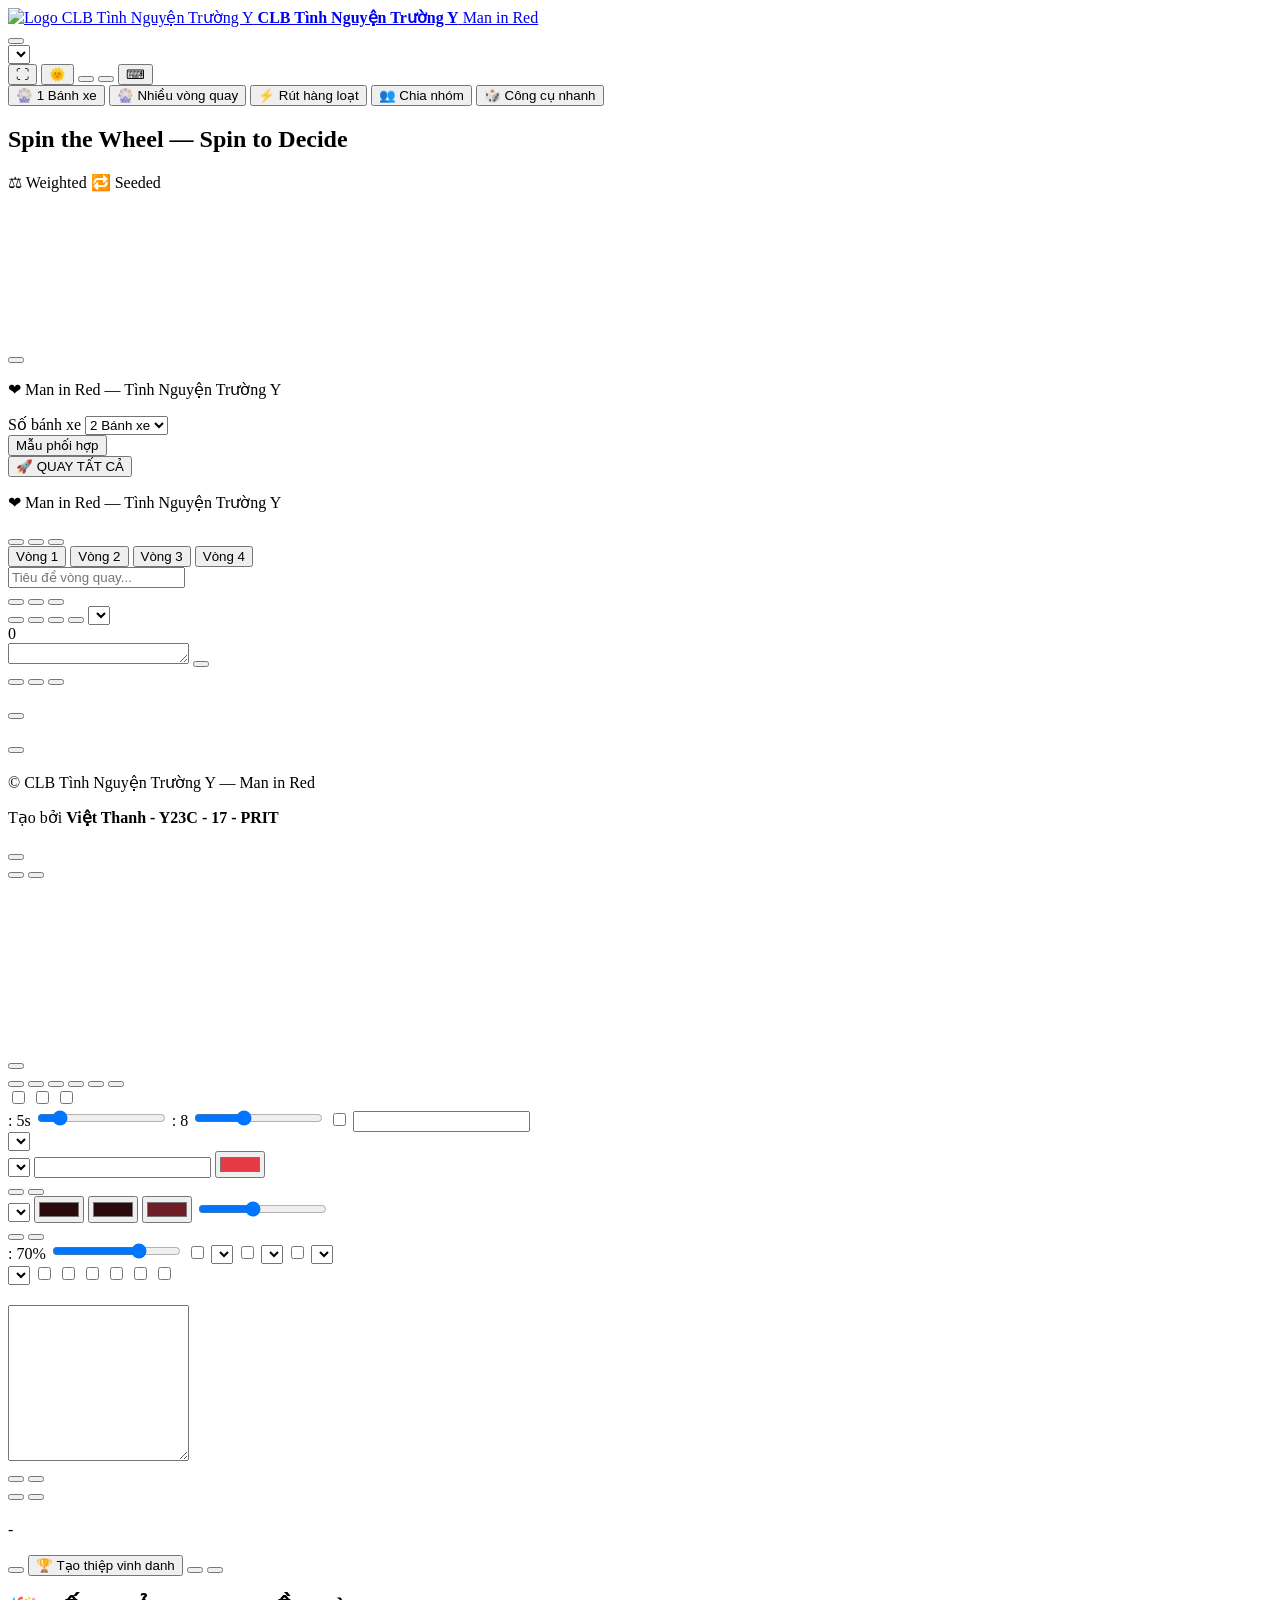
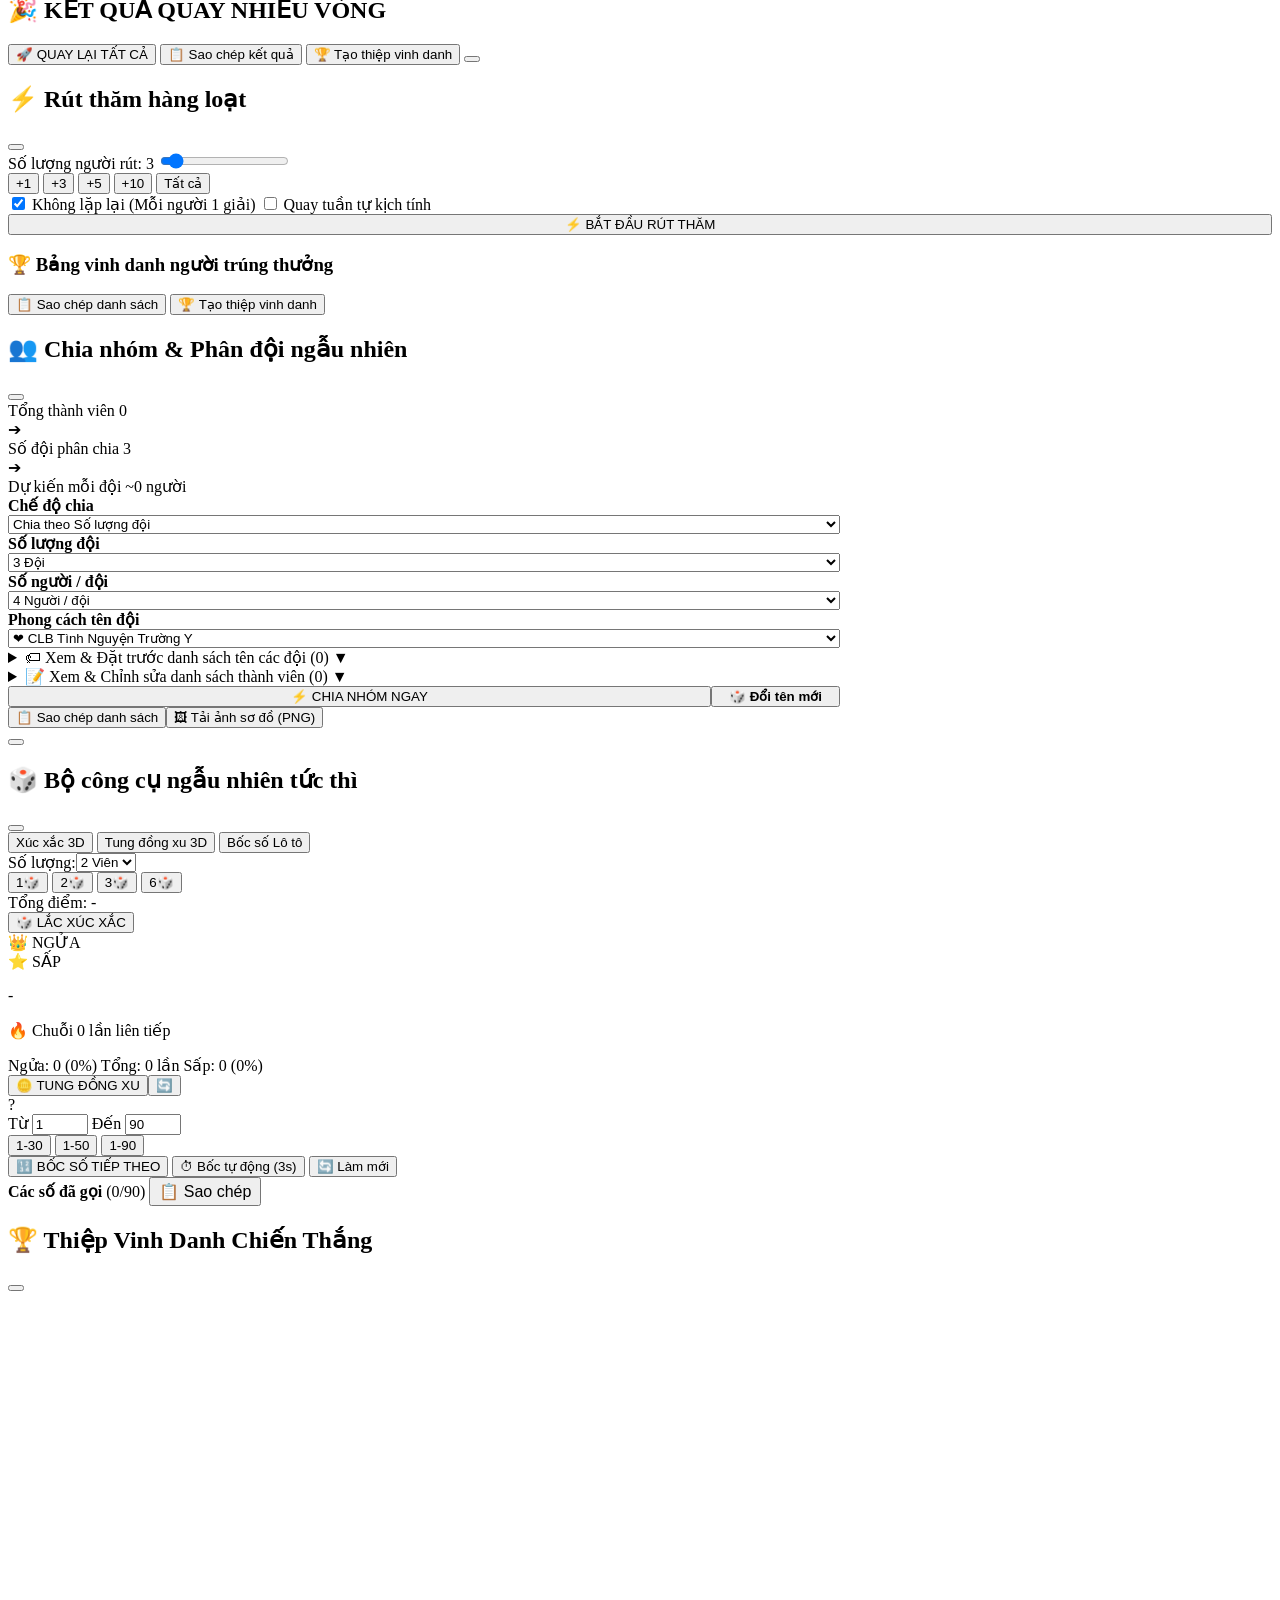
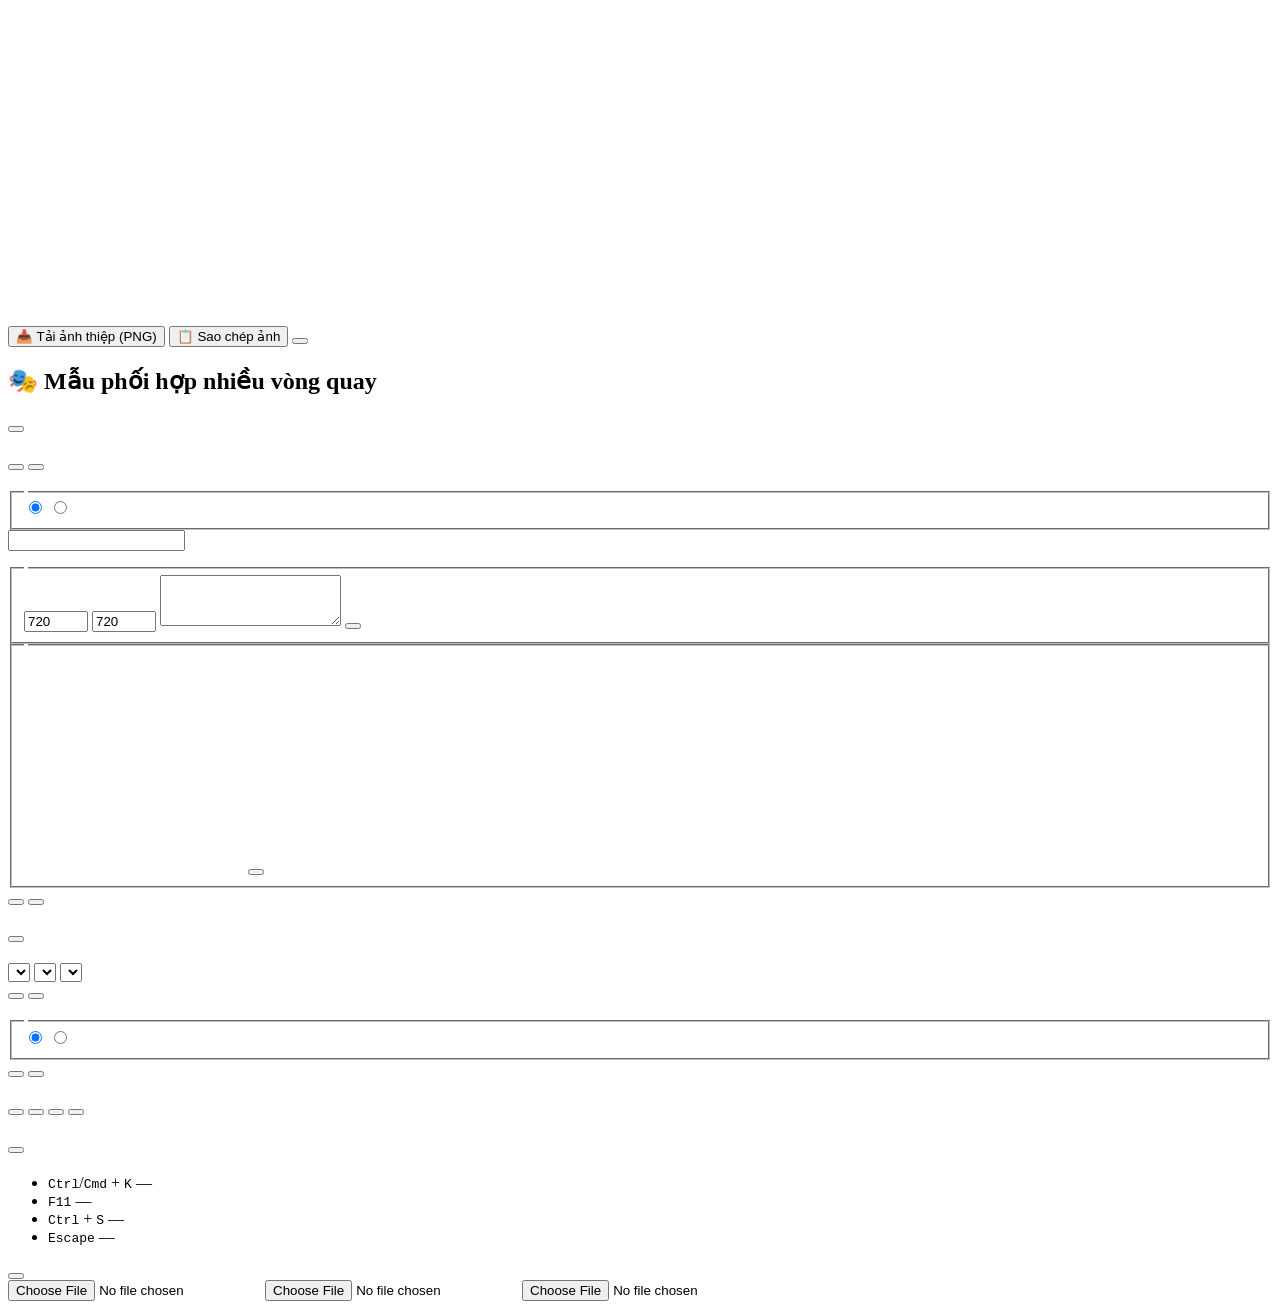
==== commit 57be90e4: "Nang cap bo doi ten doi, bang mau sac va tuy chinh danh sach ten doi" ====
--- a/spin-the-wheel/index.html
+++ b/spin-the-wheel/index.html
@@ -645,12 +645,36 @@
             <label for="teamNamingSelect" style="font-weight: 700; font-size: var(--text-xs); color: var(--text-secondary);" data-i18n="team_gen_naming">Phong cách tên đội</label>
             <select id="teamNamingSelect" class="styled-select" style="width: 100%;">
               <option value="tnty" data-i18n="team_gen_naming_tnty" selected>❤ CLB Tình Nguyện Trường Y</option>
+              <option value="med">🩺 Khoa & Chuyên ngành Y khoa</option>
+              <option value="departments">🏢 Ban hoạt động CLB TNTY</option>
               <option value="anime">👒 Băng Mũ Rơm & Anime</option>
+              <option value="superheroes">🦸 Siêu Anh Hùng</option>
               <option value="color" data-i18n="team_gen_naming_color">🎨 Màu sắc nổi bật</option>
               <option value="number" data-i18n="team_gen_naming_number">🔢 Đội số (1, 2, 3...)</option>
+              <option value="custom">✏️ Tự đặt tên đội theo ý muốn...</option>
             </select>
           </div>
         </div>
+
+        <!-- CUSTOM TEAM NAMES ACCORDION -->
+        <details class="team-members-accordion" id="teamNamesAccordion">
+          <summary class="team-members-summary">
+            <span>🏷 Xem & Đặt trước danh sách tên các đội (<span id="teamNamesCountBadge">0</span>)</span>
+            <span class="accordion-arrow">▼</span>
+          </summary>
+          <div class="team-members-input-body">
+            <textarea id="teamCustomNamesInput" rows="2" placeholder="Nhập tên các đội theo thứ tự (mỗi dòng một tên đội hoặc ngăn cách bằng dấu phẩy)..."></textarea>
+            <div class="team-members-quick-btns" id="teamNamesQuickBtns">
+              <button class="ghost-btn team-preset-btn" type="button" data-fill-preset="tnty">❤ CLB TNTY</button>
+              <button class="ghost-btn team-preset-btn" type="button" data-fill-preset="med">🩺 Y Khoa</button>
+              <button class="ghost-btn team-preset-btn" type="button" data-fill-preset="departments">🏢 Ban CLB</button>
+              <button class="ghost-btn team-preset-btn" type="button" data-fill-preset="anime">👒 Anime</button>
+              <button class="ghost-btn team-preset-btn" type="button" data-fill-preset="superheroes">🦸 Siêu Anh Hùng</button>
+              <button id="teamShuffleNamesBtn" class="ghost-btn" type="button">🎲 Xáo trộn</button>
+              <button id="teamClearNamesBtn" class="ghost-btn danger-btn" type="button">🧹 Xóa trắng</button>
+            </div>
+          </div>
+        </details>
 
         <!-- CUSTOM MEMBERS COLLAPSIBLE PANEL -->
         <details class="team-members-accordion" id="teamMembersAccordion">
@@ -668,10 +692,15 @@
           </div>
         </details>
 
-        <button id="divideTeamsButton" class="spin-all-btn team-divide-btn" type="button">
-          <span class="spin-all-icon">⚡</span>
-          <span>CHIA NHÓM NGAY</span>
-        </button>
+        <div style="display: flex; gap: var(--space-2); margin-bottom: var(--space-3);">
+          <button id="divideTeamsButton" class="spin-all-btn team-divide-btn" type="button" style="flex: 1; margin-bottom: 0;">
+            <span class="spin-all-icon">⚡</span>
+            <span>CHIA NHÓM NGAY</span>
+          </button>
+          <button id="shuffleAllTeamNamesBtn" class="ghost-btn" type="button" title="Đổi bộ tên đội ngẫu nhiên mới" style="font-weight: 700; padding: 0 1rem;">
+            <span>🎲 Đổi tên mới</span>
+          </button>
+        </div>
 
         <!-- TEAMS GRID -->
         <div id="teamsGrid" class="teams-grid"></div>
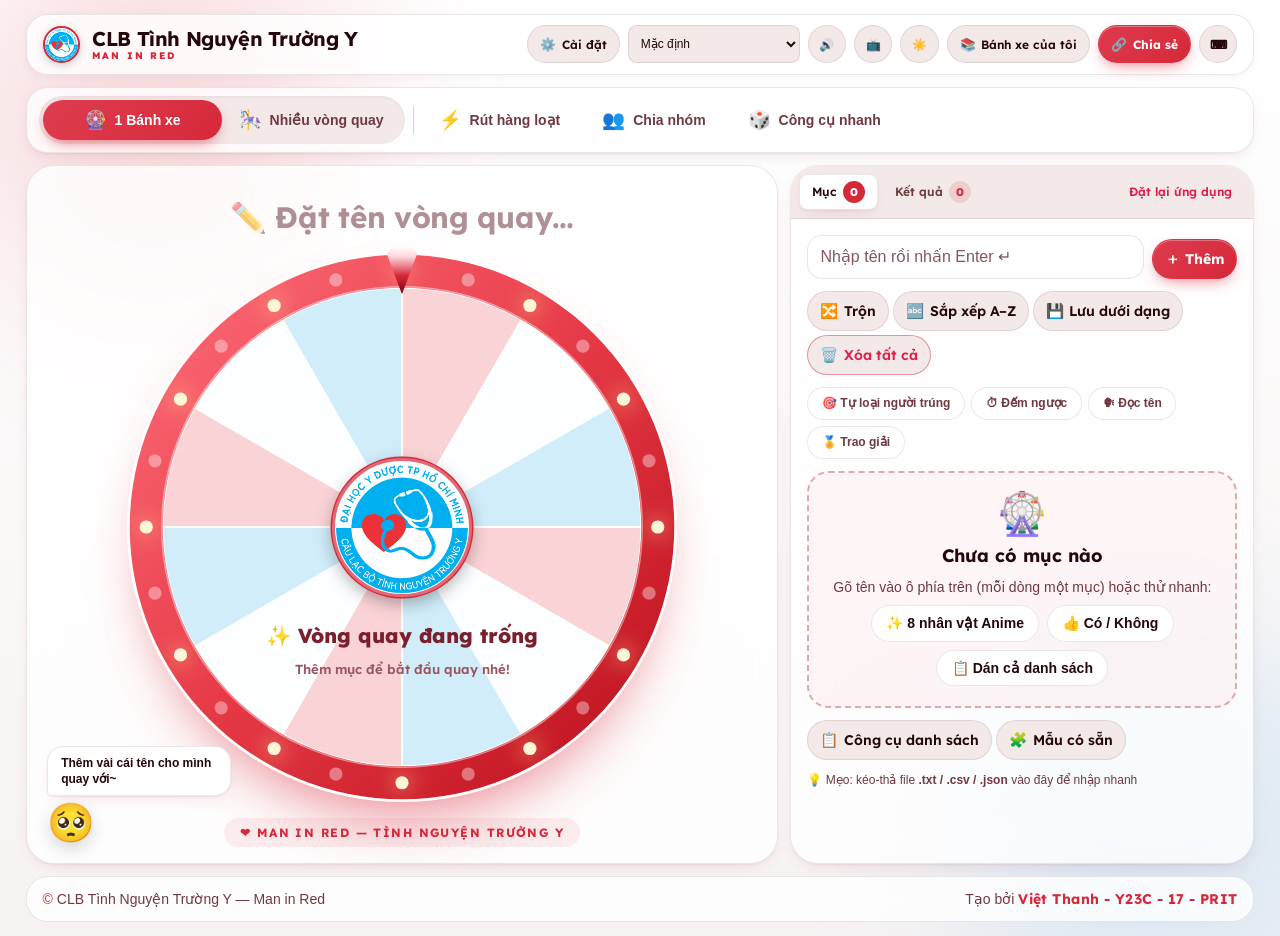
==== commit d6042000: "sdfase" ====
--- a/spin-the-wheel/index.html
+++ b/spin-the-wheel/index.html
@@ -123,16 +123,16 @@
   }
   </script>
 
-  <link rel="manifest" href="/manifest.json">
-  <link rel="icon" type="image/png" sizes="192x192" href="/logo_clb.png">
-  <link rel="icon" type="image/png" sizes="512x512" href="/logo_clb.png">
-  <link rel="apple-touch-icon" href="/logo_clb.png">
-  <link rel="preload" as="image" href="/logo_clb.png" fetchpriority="high">
+  <link rel="manifest" href="manifest.json">
+  <link rel="icon" type="image/png" sizes="192x192" href="logo_clb.png">
+  <link rel="icon" type="image/png" sizes="512x512" href="logo_clb.png">
+  <link rel="apple-touch-icon" href="logo_clb.png">
+  <link rel="preload" as="image" href="logo_clb.png" fetchpriority="high">
 
   <link rel="preconnect" href="https://fonts.googleapis.com">
   <link rel="preconnect" href="https://fonts.gstatic.com" crossorigin>
   <link rel="stylesheet" href="https://fonts.googleapis.com/css2?family=Be+Vietnam+Pro:wght@400;500;600;700&family=Lexend:wght@700;800;900&display=swap">
-  <link rel="stylesheet" href="/styles.css">
+  <link rel="stylesheet" href="styles.css">
 </head>
 <body>
   <noscript>
@@ -146,8 +146,8 @@
     <header class="topbar" role="banner">
       <div class="brand-wrap">
 
-        <a href="/" class="brand-link" data-i18n-aria-label="brand_home_aria">
-          <img src="/logo_clb.png" alt="Logo CLB Tình Nguyện Trường Y" class="brand-logo" width="48" height="48">
+        <a href="./" class="brand-link" data-i18n-aria-label="brand_home_aria">
+          <img src="logo_clb.png" alt="Logo CLB Tình Nguyện Trường Y" class="brand-logo" width="48" height="48">
           <span class="brand-text">
             <strong>CLB Tình Nguyện Trường Y</strong>
             <span class="brand-slogan">Man in Red</span>
@@ -155,7 +155,7 @@
         </a>
       </div>
       <div class="topbar-actions">
-        <button id="settingsButton" class="ghost-btn" type="button" data-i18n="settings"></button>
+        <button id="settingsButton" class="ghost-btn" type="button" data-icon="⚙️" data-i18n="settings" data-i18n-title="settings"></button>
         <div class="topbar-event-preset">
           <label class="sr-only" for="eventPresetSelect" data-i18n="event_preset"></label>
           <select id="eventPresetSelect" class="topbar-event-select" data-i18n-aria-label="event_preset">
@@ -168,23 +168,28 @@
             <option value="dark-luxury" data-i18n="event_dark_luxury"></option>
           </select>
         </div>
-        <button id="fullscreenToggle" class="ghost-btn icon-btn" type="button" data-i18n-aria-label="toggle_fullscreen_aria">⛶</button>
-        <button id="themeModeToggle" class="ghost-btn icon-btn" type="button" aria-label="Toggle dark/light mode">🌞</button>
-        <button id="libraryButton" class="ghost-btn" type="button" data-i18n="my_wheels"></button>
-        <button id="shareButton" class="accent-btn" type="button" data-i18n="share"></button>
-        <button id="shortcutButton" class="ghost-btn icon-btn" type="button" data-i18n-aria-label="shortcuts">⌨</button>
+        <button id="muteToggle" class="ghost-btn icon-btn" type="button" aria-label="Bật/tắt âm thanh" title="Bật/tắt âm thanh (M)" aria-pressed="false">🔊</button>
+        <button id="fullscreenToggle" class="ghost-btn icon-btn" type="button" aria-label="Chế độ trình chiếu" title="Trình chiếu (F)">📺</button>
+        <button id="themeModeToggle" class="ghost-btn icon-btn" type="button" data-i18n-aria-label="toggle_theme_aria" title="Sáng / Tối">☀️</button>
+        <button id="libraryButton" class="ghost-btn" type="button" data-icon="📚" data-i18n="my_wheels" data-i18n-title="my_wheels"></button>
+        <button id="shareButton" class="accent-btn" type="button" data-icon="🔗" data-i18n="share" data-i18n-title="share"></button>
+        <button id="shortcutButton" class="ghost-btn icon-btn" type="button" data-i18n-aria-label="shortcuts" title="Phím tắt (?)">⌨</button>
       </div>
     </header>
 
     <nav class="mode-navigation" aria-label="Chế độ quay và công cụ">
-      <button id="modeSingleWheelBtn" class="mode-nav-btn active" type="button" data-mode="single">
-        <span class="mode-icon">🎡</span>
-        <span data-i18n="mode_single_wheel">1 Bánh xe</span>
-      </button>
-      <button id="modeMultiWheelBtn" class="mode-nav-btn" type="button" data-mode="multi">
-        <span class="mode-icon">🎡</span>
-        <span data-i18n="mode_multi_wheel">Nhiều vòng quay</span>
-      </button>
+      <div id="modeSwitch" class="mode-switch" data-active="single">
+        <span class="mode-pill" aria-hidden="true"></span>
+        <button id="modeSingleWheelBtn" class="mode-nav-btn active" type="button" data-mode="single" aria-pressed="true">
+          <span class="mode-icon">🎡</span>
+          <span data-i18n="mode_single_wheel">1 Bánh xe</span>
+        </button>
+        <button id="modeMultiWheelBtn" class="mode-nav-btn" type="button" data-mode="multi" aria-pressed="false">
+          <span class="mode-icon">🎠</span>
+          <span data-i18n="mode_multi_wheel">Nhiều vòng quay</span>
+        </button>
+      </div>
+      <span class="mode-divider" aria-hidden="true"></span>
       <button id="modeBatchDrawBtn" class="mode-nav-btn" type="button" data-mode="batch">
         <span class="mode-icon">⚡</span>
         <span data-i18n="mode_batch_draw">Rút hàng loạt</span>
@@ -205,6 +210,12 @@
         
         <!-- SINGLE WHEEL MODE WRAP -->
         <div id="singleWheelWrap" class="wheel-wrap">
+          <label class="sr-only" for="wheelTitleInput">Tên vòng quay</label>
+          <input id="wheelTitleInput" class="wheel-title-input" type="text" maxlength="60" placeholder="✏️ Đặt tên vòng quay…" autocomplete="off">
+          <div id="prizeBanner" class="prize-banner hidden">
+            <span id="prizeBannerText"></span>
+            <button id="editPrizesButton" class="link-btn" type="button">✏️ Sửa giải</button>
+          </div>
           <div class="wheel-badges">
             <span id="weightedBadge" class="mode-badge hidden" data-i18n="weighted_badge">⚖ Weighted</span>
             <span id="seedBadge" class="mode-badge hidden" data-i18n="seed_badge">🔁 Seeded</span>
@@ -214,8 +225,13 @@
             <div class="wheel-glow" aria-hidden="true"></div>
             <div class="wheel-pointer" aria-hidden="true"></div>
             <button id="centerSpinButton" class="center-spin-btn" type="button" data-i18n="spin_button" data-i18n-aria-label="spin_button"></button>
-          </div>
-          <p id="firstRunHint" class="hint hidden" data-i18n="first_run_hint"></p>
+            <div id="countdownOverlay" class="countdown-overlay hidden" aria-live="assertive"></div>
+          </div>
+          <div id="recentWinnersStrip" class="recent-strip hidden" aria-label="Vừa trúng"></div>
+          <div id="mascot" class="mascot" aria-live="polite">
+            <p id="mascotBubble" class="mascot-bubble"></p>
+            <button id="mascotFace" class="mascot-face" type="button" aria-label="Linh vật TNTY">😊</button>
+          </div>
           <p class="club-slogan">❤ Man in Red — Tình Nguyện Trường Y</p>
         </div>
 
@@ -248,12 +264,12 @@
 
       <aside class="side-panel" data-i18n-aria-label="controls_panel_aria">
         <nav class="panel-tabs" data-i18n-aria-label="panel_tabs_aria">
-          <button class="tab-btn active" type="button" data-tab="entries" data-i18n="entries_tab"></button>
-          <button class="tab-btn" type="button" data-tab="results" data-i18n="results_tab"></button>
+          <button class="tab-btn active" type="button" data-tab="entries"><span data-i18n="entries_tab"></span><span id="entriesTabCount" class="tab-count">0</span></button>
+          <button class="tab-btn" type="button" data-tab="results"><span data-i18n="results_tab"></span><span id="resultsTabCount" class="tab-count">0</span></button>
           <button id="factoryResetButton" class="tab-btn tab-reset-btn" type="button" data-i18n="reset_app" data-i18n-title="reset_app_tooltip" data-i18n-aria-label="reset_app_tooltip"></button>
         </nav>
 
-        <section id="entriesTab" class="panel-tab active" role="region" data-i18n-aria-label="entries_tab">
+        <section id="entriesTab" class="panel-tab active" role="region" data-i18n-aria-label="entries_tab" data-drop-label="📥 Thả file vào đây để nhập danh sách">
           <!-- MULTI-WHEEL SUB TABS -->
           <div id="multiWheelTabsNav" class="multi-wheel-nav-tabs hidden">
             <button class="multi-tab-btn active" type="button" data-wheel-idx="0">Vòng 1</button>
@@ -270,25 +286,36 @@
             <button id="redoButton" class="ghost-btn" type="button" data-i18n="redo" tabindex="-1"></button>
             <button id="openLibraryButton" class="ghost-btn" type="button" data-i18n="my_wheels" tabindex="-1"></button>
           </div>
-          <div class="entry-actions">
-            <button id="shuffleEntriesButton" class="ghost-btn" type="button" data-i18n="shuffle"></button>
-            <button id="sortEntriesButton" class="ghost-btn" type="button" data-i18n="sort_az"></button>
-            <button id="clearEntriesButton" class="ghost-btn danger-btn" type="button" data-i18n="clear_all"></button>
-            <button id="saveAsButton" class="ghost-btn" type="button" data-i18n="save_as"></button>
-            <select id="recentWheelsSelect" class="recent-wheels-select" data-i18n-aria-label="recent_wheels"></select>
-          </div>
-          <span id="entryCountBadge" class="hidden" aria-hidden="true">0</span>
-          <div id="entriesList" class="entries-list" role="list"></div>
           <div class="entry-form">
             <label class="sr-only" for="addEntryInput" data-i18n="add_entry"></label>
             <textarea id="addEntryInput" rows="1" data-i18n-placeholder="add_entry_placeholder" maxlength="4000" autocapitalize="sentences"></textarea>
-            <button id="addEntryButton" class="accent-btn" type="button" data-i18n="add"></button>
-          </div>
+            <button id="addEntryButton" class="accent-btn" type="button" data-icon="＋" data-i18n="add"></button>
+          </div>
+          <div class="entry-actions">
+            <button id="shuffleEntriesButton" class="ghost-btn" type="button" data-icon="🔀" data-i18n="shuffle"></button>
+            <button id="sortEntriesButton" class="ghost-btn" type="button" data-icon="🔤" data-i18n="sort_az"></button>
+            <button id="saveAsButton" class="ghost-btn" type="button" data-icon="💾" data-i18n="save_as"></button>
+            <button id="clearEntriesButton" class="ghost-btn danger-btn" type="button" data-icon="🗑️" data-i18n="clear_all"></button>
+            <select id="recentWheelsSelect" class="recent-wheels-select" data-i18n-aria-label="recent_wheels"></select>
+          </div>
+          <div class="quick-toggles" role="group" aria-label="Tùy chọn quay nhanh">
+            <label class="toggle-chip" title="Người trúng bị loại khỏi vòng quay khi đóng kết quả (bốc thăm không trùng)"><input id="autoEliminateToggle" type="checkbox"><span>🎯 Tự loại người trúng</span></label>
+            <label class="toggle-chip" title="Đếm ngược 3-2-1 trước mỗi lần quay"><input id="countdownToggle" type="checkbox"><span>⏱ Đếm ngược</span></label>
+            <label class="toggle-chip" title="Đọc to tên người thắng bằng giọng tiếng Việt"><input id="speakWinnerToggle" type="checkbox"><span>🗣 Đọc tên</span></label>
+            <label class="toggle-chip" title="Mỗi lượt quay trao một giải theo thứ tự (Giải Ba → Nhì → Nhất…)"><input id="prizeModeToggle" type="checkbox"><span>🏅 Trao giải</span></label>
+          </div>
+          <div id="entrySearchWrap" class="entry-search-wrap hidden">
+            <input id="entrySearchInput" type="search" placeholder="🔍 Tìm trong danh sách…" aria-label="Tìm trong danh sách" autocomplete="off">
+            <span id="entrySearchCount" class="entry-search-count"></span>
+          </div>
+          <span id="entryCountBadge" class="hidden" aria-hidden="true">0</span>
+          <div id="entriesList" class="entries-list" role="list"></div>
           <div class="entry-secondary-actions">
-            <button id="pasteListButton" class="ghost-btn" type="button" data-i18n="entry_tools"></button>
-            <button id="templateButton" class="ghost-btn" type="button" data-i18n="templates"></button>
-            <button id="resetEliminationsButton" class="ghost-btn hidden" type="button" data-i18n="reset_eliminations"></button>
-          </div>
+            <button id="pasteListButton" class="ghost-btn" type="button" data-icon="📋" data-i18n="entry_tools"></button>
+            <button id="templateButton" class="ghost-btn" type="button" data-icon="🧩" data-i18n="templates"></button>
+            <button id="resetEliminationsButton" class="ghost-btn hidden" type="button" data-icon="↺" data-i18n="reset_eliminations"></button>
+          </div>
+          <p class="drop-hint">💡 Mẹo: kéo-thả file <b>.txt / .csv / .json</b> vào đây để nhập nhanh</p>
           <p id="emptyTemplateHint" class="empty-template-hint hidden">
             <button id="emptyTemplateButton" class="link-btn" type="button" data-i18n="start_from_template"></button>
           </p>
@@ -456,6 +483,7 @@
                 <select id="celebrationSelect" data-i18n-aria-label="celebration_effect">
                   <option value="confetti" data-i18n="celebration_confetti"></option>
                   <option value="fireworks" data-i18n="celebration_fireworks"></option>
+                  <option value="hearts">Mưa tim ❤</option>
                   <option value="none" data-i18n="celebration_none"></option>
                 </select>
                 <label class="checkbox-line">
@@ -513,11 +541,15 @@
 
     <section id="resultModal" class="modal result-modal hidden" role="dialog" aria-modal="true" aria-labelledby="resultTitle">
       <div class="modal-card result-card">
+        <div class="result-rays" aria-hidden="true"></div>
+        <div id="resultEmoji" class="result-emoji" aria-hidden="true">🎉</div>
         <h2 id="resultTitle" data-i18n="winner"></h2>
+        <p id="resultPrize" class="result-prize hidden"></p>
         <p id="resultWinner" class="winner-name">-</p>
         <p id="resultSubtitle" class="winner-subtitle hidden"></p>
-        <div class="modal-actions">
-          <button id="spinAgainButton" class="accent-btn" type="button" data-i18n="spin_again"></button>
+        <p id="resultAutoNote" class="winner-subtitle hidden">🎯 Sẽ được loại khỏi vòng quay khi đóng</p>
+        <div class="modal-actions">
+          <button id="spinAgainButton" class="accent-btn" type="button" data-icon="🔄" data-i18n="spin_again"></button>
           <button id="generateWinnerCardButton" class="ghost-btn" type="button" data-i18n="winner_card_btn">🏆 Tạo thiệp vinh danh</button>
           <button id="removeWinnerButton" class="ghost-btn danger-btn hidden" type="button" data-i18n="remove_winner"></button>
           <button id="closeResultButton" class="ghost-btn" type="button" data-i18n="close"></button>
@@ -551,11 +583,11 @@
           <label for="batchDrawCountInput"><span data-i18n="batch_draw_count">Số lượng người rút</span>: <output id="batchDrawCountOutput">3</output></label>
           <input id="batchDrawCountInput" type="range" min="1" max="30" step="1" value="3">
           <div class="quick-count-chips">
-            <button class="chip-btn" type="button" data-count="1">+1</button>
-            <button class="chip-btn" type="button" data-count="3">+3</button>
-            <button class="chip-btn" type="button" data-count="5">+5</button>
-            <button class="chip-btn" type="button" data-count="10">+10</button>
-            <button id="batchCountAllBtn" class="chip-btn" type="button">Tất cả</button>
+            <button class="chip-btn" type="button" data-count="1">1</button>
+            <button class="chip-btn" type="button" data-count="3">3</button>
+            <button class="chip-btn" type="button" data-count="5">5</button>
+            <button class="chip-btn" type="button" data-count="10">10</button>
+            <button id="batchCountAllBtn" class="chip-btn" type="button" data-count="all">Tất cả</button>
           </div>
           
           <label class="checkbox-line">
@@ -876,6 +908,20 @@
           <button id="closeMultiPresetButton" class="ghost-btn" type="button" data-i18n="close"></button>
         </div>
         <div id="multiPresetGrid" class="template-grid"></div>
+      </div>
+    </section>
+
+    <section id="prizeModal" class="modal hidden" role="dialog" aria-modal="true" aria-labelledby="prizeModalTitle">
+      <div class="modal-card">
+        <h2 id="prizeModalTitle">🏅 Danh sách giải thưởng</h2>
+        <p class="small-note">Mỗi dòng một giải, theo thứ tự trao (thường từ giải nhỏ đến giải lớn). Mỗi lượt quay trao giải kế tiếp.</p>
+        <textarea id="prizeListInput" rows="7" placeholder="Giải Ba 🥉&#10;Giải Nhì 🥈&#10;Giải Nhất 🥇"></textarea>
+        <p id="prizeProgressNote" class="small-note"></p>
+        <div class="modal-actions">
+          <button id="prizeResetButton" class="ghost-btn" type="button" data-icon="↺">Trao lại từ đầu</button>
+          <button id="prizeCancelButton" class="ghost-btn" type="button" data-i18n="cancel"></button>
+          <button id="prizeSaveButton" class="accent-btn" type="button" data-icon="💾">Lưu</button>
+        </div>
       </div>
     </section>
 
@@ -994,10 +1040,15 @@
       <div class="modal-card">
         <h2 id="shortcutTitle" data-i18n="shortcuts"></h2>
         <ul class="shortcut-list">
-          <li><kbd>Ctrl</kbd>/<kbd>Cmd</kbd> + <kbd>K</kbd> — <span data-i18n="shortcut_spin"></span></li>
-          <li><kbd>F11</kbd> — <span data-i18n="shortcut_fullscreen"></span></li>
+          <li><kbd>Space</kbd> hoặc <kbd>Ctrl</kbd> + <kbd>K</kbd> — Quay (khi đang xem kết quả: quay lại)</li>
+          <li>🖐 Kéo / vuốt bánh xe — Quay bằng lực tay (vuốt càng mạnh, quay càng nhiều vòng)</li>
+          <li><kbd>N</kbd> — Thêm mục mới (gõ <code>1-50</code> để tạo dãy số, <code>a, b, c</code> để thêm nhiều mục)</li>
+          <li><kbd>M</kbd> — Bật/tắt âm thanh</li>
+          <li><kbd>F</kbd> — Chế độ trình chiếu</li>
+          <li><kbd>Ctrl</kbd> + <kbd>Z</kbd> / <kbd>Ctrl</kbd> + <kbd>Shift</kbd> + <kbd>Z</kbd> — Hoàn tác / Làm lại</li>
           <li><kbd>Ctrl</kbd> + <kbd>S</kbd> — <span data-i18n="shortcut_save"></span></li>
-          <li><kbd>Escape</kbd> — <span data-i18n="shortcut_close"></span></li>
+          <li><kbd>?</kbd> — Mở bảng phím tắt</li>
+          <li><kbd>Esc</kbd> — <span data-i18n="shortcut_close"></span></li>
         </ul>
         <div class="modal-actions">
           <button id="closeShortcutButton" class="ghost-btn" type="button" data-i18n="close"></button>
@@ -1013,7 +1064,7 @@
   <input id="centerImageInput" class="sr-only" type="file" accept="image/png,image/jpeg,image/webp,image/gif">
   <input id="backgroundImageInput" class="sr-only" type="file" accept="image/png,image/jpeg,image/webp,image/gif">
 
-  <script type="module" src="/app.js"></script>
+  <script type="module" src="app.js"></script>
 
 </body>
 </html>
--- a/spin-the-wheel/styles.css
+++ b/spin-the-wheel/styles.css
@@ -0,0 +1,4256 @@
+:root {
+  --font-display: "Lexend", "Plus Jakarta Sans", "Be Vietnam Pro", -apple-system, BlinkMacSystemFont, "Segoe UI", Roboto, sans-serif;
+  --font-body: "Be Vietnam Pro", "Plus Jakarta Sans", -apple-system, BlinkMacSystemFont, "Segoe UI", Roboto, sans-serif;
+
+  --space-1: 0.25rem;
+  --space-2: 0.5rem;
+  --space-3: 0.75rem;
+  --space-4: 1rem;
+  --space-5: 1.25rem;
+  --space-6: 1.5rem;
+  --space-8: 2rem;
+  --space-10: 2.5rem;
+  --space-12: 3rem;
+
+  --text-xs: 0.75rem;
+  --text-sm: 0.875rem;
+  --text-md: 1rem;
+  --text-lg: 1.125rem;
+  --text-xl: 1.35rem;
+  --text-2xl: 1.85rem;
+
+  --radius-xs: 0.375rem;
+  --radius-sm: 0.55rem;
+  --radius-md: 0.95rem;
+  --radius-lg: 1.35rem;
+  --radius-xl: 1.75rem;
+  --radius-round: 9999px;
+
+  --shadow-sm: 0 1px 2px rgba(0, 0, 0, 0.2), 0 2px 6px rgba(0, 0, 0, 0.15);
+  --shadow-md: 0 4px 16px -2px rgba(0, 0, 0, 0.3), 0 2px 6px rgba(0, 0, 0, 0.2);
+  --shadow-lg: 0 16px 40px -6px rgba(0, 0, 0, 0.45), 0 4px 12px rgba(0, 0, 0, 0.25);
+
+  --speed-fast: 120ms;
+  --speed-normal: 220ms;
+  --speed-slow: 360ms;
+  --ease-standard: cubic-bezier(0.16, 1, 0.3, 1);
+  --ease-bounce: cubic-bezier(0.34, 1.56, 0.64, 1);
+
+  --bg-base: #0c0304;
+  --bg-surface: #160608;
+  --bg-elevated: #22090d;
+  --text-primary: #fff8f8;
+  --text-secondary: #c49ba1;
+  --accent: #e63946;
+  --accent-hover: #ff4757;
+  --accent-active: #cc2535;
+  --accent-2: #38bdf8;
+  --danger: #f43f5e;
+  --border: rgba(255, 255, 255, 0.085);
+  --border-hover: rgba(255, 255, 255, 0.16);
+  --glass: rgba(255, 255, 255, 0.035);
+  --focus-ring: #38bdf8;
+
+  --wheel-frame: rgba(255, 255, 255, 0.09);
+  --wheel-shadow: 0 24px 60px -12px rgba(0, 0, 0, 0.6);
+  --wheel-center: #e63946;
+  --wheel-center-text: #ffffff;
+
+  --modal-backdrop-tint: rgba(6, 1, 2, 0.82);
+  --modal-backdrop-blur: 12px;
+
+  --panel-width: min(40vw, 29rem);
+  --topbar-height: 3.85rem;
+}
+
+[data-theme="light"] {
+  --bg-base: #f8f3f3;
+  --bg-surface: #ffffff;
+  --bg-elevated: #f4e9e9;
+  --text-primary: #250609;
+  --text-secondary: #70383f;
+  --accent: #d62839;
+  --accent-hover: #b81b2a;
+  --accent-active: #96121f;
+  --accent-2: #0284c7;
+  --danger: #e11d48;
+  --border: rgba(37, 6, 9, 0.095);
+  --border-hover: rgba(37, 6, 9, 0.18);
+  --glass: rgba(214, 40, 57, 0.035);
+  --focus-ring: #0284c7;
+  --wheel-frame: rgba(37, 6, 9, 0.08);
+  --wheel-shadow: 0 20px 48px -10px rgba(64, 8, 13, 0.15);
+  --wheel-center: #d62839;
+  --wheel-center-text: #ffffff;
+  --modal-backdrop-tint: rgba(64, 12, 22, 0.38);
+  --shadow-sm: 0 1px 2px rgba(120, 20, 40, 0.06), 0 6px 18px -8px rgba(160, 30, 55, 0.18);
+  --shadow-md: 0 10px 28px -10px rgba(160, 30, 55, 0.28), 0 2px 6px rgba(120, 20, 40, 0.06);
+  --shadow-lg: 0 24px 56px -16px rgba(140, 20, 45, 0.35), 0 4px 12px rgba(120, 20, 40, 0.08);
+}
+
+*,
+*::before,
+*::after {
+  box-sizing: border-box;
+}
+
+html,
+body {
+  margin: 0;
+  min-height: 100%;
+}
+
+body {
+  font-family: var(--font-body);
+  font-size: var(--text-md);
+  color: var(--text-primary);
+  background-color: var(--bg-base);
+  background-image: linear-gradient(180deg, var(--bg-surface) 0%, var(--bg-base) 100%);
+  background-attachment: fixed;
+  line-height: 1.45;
+  -webkit-tap-highlight-color: transparent;
+  -webkit-font-smoothing: antialiased;
+  -moz-osx-font-smoothing: grayscale;
+  transition: color var(--speed-normal) var(--ease-standard), background var(--speed-slow) var(--ease-standard);
+}
+
+[data-theme="light"] body,
+body[data-theme="light"] {
+  background-color: var(--bg-base);
+  background-image: linear-gradient(180deg, #ffffff 0%, var(--bg-base) 100%);
+}
+
+a {
+  color: inherit;
+}
+
+button,
+input,
+select,
+textarea {
+  font: inherit;
+  color: inherit;
+}
+
+.hidden {
+  display: none !important;
+}
+
+.sr-only {
+  position: absolute;
+  width: 1px;
+  height: 1px;
+  padding: 0;
+  margin: -1px;
+  overflow: hidden;
+  clip: rect(0, 0, 0, 0);
+  border: 0;
+}
+
+.noscript-shell {
+  max-width: 46rem;
+  margin: 8vh auto;
+  padding: var(--space-8);
+  color: #0f2441;
+  background: #ffffff;
+  border-radius: var(--radius-lg);
+}
+
+.app-shell {
+  width: min(96vw, 96rem);
+  margin: clamp(0.4rem, 1.5vh, 0.85rem) auto;
+  min-height: calc(100vh - 1rem);
+  display: grid;
+  grid-template-rows: var(--topbar-height) 1fr auto;
+  gap: var(--space-3);
+}
+
+.topbar {
+  display: flex;
+  align-items: center;
+  justify-content: space-between;
+  padding: 0 var(--space-4);
+  border-radius: var(--radius-lg);
+  border: 1px solid var(--border);
+  background: var(--glass-card);
+  backdrop-filter: blur(18px) saturate(1.3);
+  box-shadow: var(--shadow-sm), inset 0 1px 0 rgba(255, 255, 255, 0.05);
+}
+
+[data-theme="light"] .topbar {
+  box-shadow: 0 2px 10px rgba(37, 6, 9, 0.04), inset 0 1px 0 rgba(255, 255, 255, 0.8);
+}
+
+.brand-wrap {
+  display: flex;
+  align-items: center;
+  gap: var(--space-3);
+  position: relative;
+}
+
+.brand-link {
+  text-decoration: none;
+  font-family: var(--font-display);
+  font-size: clamp(1rem, 2vw, 1.25rem);
+  font-weight: 700;
+  letter-spacing: -0.02em;
+  color: var(--text-primary);
+  display: inline-flex;
+  align-items: center;
+  gap: 0.75rem;
+  min-width: 0;
+  transition: opacity var(--speed-fast);
+}
+
+.brand-link:hover {
+  opacity: 0.92;
+}
+
+.brand-logo {
+  width: 2.35rem;
+  height: 2.35rem;
+  flex: 0 0 auto;
+  border-radius: 50%;
+  background: #ffffff;
+  border: 2px solid var(--accent);
+  box-shadow: 0 2px 8px rgba(0, 0, 0, 0.2);
+  transition: transform var(--speed-normal) var(--ease-bounce);
+}
+
+.brand-link:hover .brand-logo {
+  transform: rotate(12deg) scale(1.06);
+}
+
+.brand-text {
+  display: grid;
+  line-height: 1.15;
+  min-width: 0;
+}
+
+.brand-text strong {
+  white-space: nowrap;
+  overflow: hidden;
+  text-overflow: ellipsis;
+  font-family: var(--font-display);
+  font-weight: 700;
+}
+
+.brand-slogan {
+  font-size: 0.6rem;
+  font-weight: 800;
+  letter-spacing: 0.22em;
+  text-transform: uppercase;
+  color: var(--accent);
+  white-space: nowrap;
+}
+
+.topbar-actions {
+  display: flex;
+  align-items: center;
+  gap: var(--space-2);
+}
+
+.topbar-event-preset {
+  width: clamp(7.25rem, 14vw, 10.75rem);
+}
+
+.topbar-event-select {
+  min-height: 2.4rem;
+  border-radius: var(--radius-sm);
+  background: var(--bg-elevated);
+  border: 1px solid var(--border);
+  font-size: var(--text-xs);
+  font-family: var(--font-body);
+  font-weight: 500;
+  padding: 0 var(--space-2);
+}
+
+.ghost-btn,
+.accent-btn,
+.danger-btn,
+.link-btn {
+  border: 1px solid var(--border);
+  border-radius: var(--radius-round);
+  min-height: 2.4rem;
+  padding: 0 var(--space-3);
+  font-family: var(--font-display);
+  font-weight: 600;
+  font-size: var(--text-xs);
+  cursor: pointer;
+  display: inline-flex;
+  align-items: center;
+  justify-content: center;
+  gap: 0.35rem;
+  transition:
+    background var(--speed-fast) var(--ease-standard),
+    border-color var(--speed-fast) var(--ease-standard),
+    box-shadow var(--speed-fast) var(--ease-standard),
+    transform var(--speed-fast) var(--ease-standard);
+}
+
+.ghost-btn {
+  background: var(--bg-elevated);
+  color: var(--text-primary);
+}
+
+.ghost-btn:hover {
+  background: color-mix(in srgb, var(--bg-elevated) 78%, #ffffff 22%);
+  border-color: var(--border-hover);
+}
+
+.ghost-btn:active {
+  transform: translateY(1px);
+}
+
+.accent-btn {
+  background: linear-gradient(135deg, color-mix(in srgb, var(--accent) 82%, #ff8fab), var(--accent));
+  color: #ffffff;
+  border-color: transparent;
+  font-weight: 700;
+  box-shadow: 0 6px 16px -6px color-mix(in srgb, var(--accent) 70%, transparent), inset 0 1px 0 rgba(255, 255, 255, 0.3);
+}
+
+[data-icon]::before {
+  content: attr(data-icon);
+  font-size: 1.05em;
+  line-height: 1;
+}
+
+.accent-btn:hover {
+  background: var(--accent-hover);
+  box-shadow: 0 3px 10px rgba(214, 40, 57, 0.35), inset 0 1px 0 rgba(255, 255, 255, 0.3);
+  transform: translateY(-1px);
+}
+
+.accent-btn:active {
+  background: var(--accent-active);
+  transform: translateY(1px);
+  box-shadow: none;
+}
+
+button,
+select,
+input[type="range"],
+input[type="checkbox"],
+input[type="radio"] {
+  touch-action: manipulation;
+}
+
+.danger-btn {
+  background: var(--bg-elevated);
+  border-color: color-mix(in srgb, var(--danger) 35%, var(--border));
+  color: var(--danger);
+}
+
+.danger-btn:hover {
+  background: color-mix(in srgb, var(--danger) 14%, var(--bg-elevated));
+  border-color: var(--danger);
+}
+
+.icon-btn {
+  padding: 0;
+  min-width: 2.4rem;
+}
+
+.link-btn {
+  border: 0;
+  background: transparent;
+  color: var(--accent);
+  padding: 0;
+  min-height: auto;
+  min-width: auto;
+}
+
+.link-btn:hover {
+  text-decoration: underline;
+}
+
+.language-btn {
+  display: inline-flex;
+  align-items: center;
+  gap: 0.35rem;
+  min-width: 5.2rem;
+}
+
+.lang-menu {
+  position: absolute;
+  top: calc(100% + 0.45rem);
+  left: 0;
+  min-width: 14rem;
+  padding: var(--space-2);
+  border-radius: var(--radius-md);
+  border: 1px solid var(--border);
+  background: var(--bg-elevated);
+  box-shadow: var(--shadow-md);
+  z-index: 30;
+}
+
+.lang-option {
+  width: 100%;
+  border: 0;
+  background: transparent;
+  text-align: left;
+  border-radius: var(--radius-xs);
+  min-height: 2.35rem;
+  padding: 0 var(--space-3);
+  font-size: var(--text-sm);
+}
+
+.lang-option:hover,
+.lang-option.is-active {
+  background: color-mix(in srgb, var(--bg-surface) 80%, #ffffff 20%);
+}
+
+.main-layout {
+  min-height: 0;
+  display: grid;
+  grid-template-columns: minmax(0, 1fr) var(--panel-width);
+  gap: var(--space-3);
+}
+
+.wheel-section {
+  min-height: 0;
+  background: var(--glass-card);
+  backdrop-filter: blur(18px) saturate(1.3);
+  border: 1px solid var(--border);
+  border-radius: var(--radius-xl);
+  padding: var(--space-4);
+  box-shadow: var(--shadow-sm), inset 0 1px 0 rgba(255, 255, 255, 0.04);
+  display: grid;
+  position: relative;
+}
+
+.wheel-wrap {
+  display: grid;
+  align-content: start;
+  justify-items: center;
+  gap: var(--space-2);
+  min-height: 0;
+  padding-top: clamp(0.2rem, 1vh, 0.6rem);
+}
+
+.wheel-badges {
+  width: 100%;
+  display: flex;
+  gap: var(--space-2);
+  justify-content: center;
+  flex-wrap: wrap;
+  min-height: 1.8rem;
+}
+
+.mode-badge {
+  display: inline-flex;
+  align-items: center;
+  gap: 0.35rem;
+  border: 1px solid var(--border);
+  background: var(--bg-elevated);
+  border-radius: var(--radius-round);
+  padding: 0.25rem 0.75rem;
+  font-family: var(--font-display);
+  font-size: var(--text-xs);
+  font-weight: 600;
+  letter-spacing: 0.01em;
+  color: var(--text-secondary);
+}
+
+.wheel-container {
+  position: relative;
+  width: min(92%, calc(100vh - 350px), 36rem);
+  max-width: 36rem;
+  max-height: calc(100vh - 350px);
+  aspect-ratio: 1 / 1;
+  border-radius: 50%;
+  display: grid;
+  place-items: center;
+  margin: 0 auto;
+  box-shadow: 0 34px 60px -26px color-mix(in srgb, var(--accent) 60%, transparent);
+}
+
+#wheelCanvas {
+  width: 100%;
+  height: 100%;
+  display: block;
+  cursor: grab;
+  /* Vertical swipes still scroll the page; sideways drags turn the wheel. */
+  touch-action: pan-y;
+}
+
+#wheelCanvas:active {
+  cursor: grabbing;
+}
+
+.confetti-canvas {
+  position: absolute;
+  inset: 0;
+  width: 100%;
+  height: 100%;
+  display: block;
+  pointer-events: none;
+  opacity: 0;
+  transition: opacity 180ms ease;
+  z-index: 0;
+}
+
+.confetti-canvas.is-active {
+  opacity: 1;
+}
+
+.wheel-glow {
+  position: absolute;
+  inset: -3.5%;
+  border-radius: 50%;
+  border: 2px solid var(--accent);
+  pointer-events: none;
+  opacity: 0;
+  transition: opacity var(--speed-normal) var(--ease-standard);
+}
+
+.wheel-container.is-spinning .wheel-glow {
+  opacity: 0.9;
+  animation: pulse-glow 550ms linear infinite;
+}
+
+.wheel-pointer {
+  position: absolute;
+  top: -0.4rem;
+  left: 50%;
+  width: clamp(1.45rem, 5.6%, 2.2rem);
+  height: clamp(2.2rem, 8.8%, 3.2rem);
+  transform: translateX(-50%);
+  transform-origin: 50% 22%;
+  clip-path: polygon(50% 100%, 0 15%, 20% 0, 80% 0, 100% 15%);
+  background: linear-gradient(180deg, #ffffff 0%, #ffd6dc 22%, var(--accent) 62%, #80000a 100%);
+  z-index: 10;
+  filter: drop-shadow(0 3px 5px rgba(80, 0, 10, 0.45));
+}
+
+#wheelContainer[data-pointer-style="pin"] .wheel-pointer {
+  width: 1.35rem;
+  height: 2.75rem;
+  top: -0.75rem;
+  clip-path: polygon(50% 100%, 16% 34%, 32% 0, 68% 0, 84% 34%);
+}
+
+#wheelContainer[data-pointer-style="diamond"] .wheel-pointer {
+  width: 1.55rem;
+  height: 2.45rem;
+  clip-path: polygon(50% 100%, 0 42%, 50% 0, 100% 42%);
+}
+
+#wheelContainer[data-pointer-style="flag"] .wheel-pointer {
+  width: 1.95rem;
+  height: 2.5rem;
+  clip-path: polygon(14% 100%, 14% 0, 100% 14%, 58% 44%, 100% 70%, 18% 66%);
+}
+
+.center-spin-btn {
+  position: absolute;
+  width: 25%;
+  aspect-ratio: 1;
+  border-radius: 50%;
+  border: 3.5px solid #ffffff;
+  background: radial-gradient(circle at 35% 30%, color-mix(in srgb, var(--accent) 85%, #ffffff 15%), var(--accent) 70%, #941723 100%);
+  color: #ffffff;
+  font-family: var(--font-display);
+  font-weight: 900;
+  font-size: clamp(0.95rem, 2.4vw, 1.4rem);
+  letter-spacing: 0.08em;
+  text-transform: uppercase;
+  cursor: pointer;
+  z-index: 9;
+  box-shadow:
+    0 4px 0 #780e18,
+    0 8px 24px rgba(0, 0, 0, 0.4),
+    inset 0 1.5px 2px rgba(255, 255, 255, 0.6),
+    inset 0 -2px 4px rgba(0, 0, 0, 0.3);
+  transition: transform var(--speed-fast) var(--ease-standard), box-shadow var(--speed-fast);
+  user-select: none;
+}
+
+.center-spin-btn:hover {
+  transform: scale(1.04);
+  box-shadow:
+    0 5px 0 #780e18,
+    0 12px 30px rgba(230, 57, 70, 0.35),
+    inset 0 1.5px 2px rgba(255, 255, 255, 0.7);
+}
+
+.center-spin-btn:active,
+.center-spin-btn.is-pressed {
+  transform: scale(0.94) translateY(3px);
+  box-shadow:
+    0 1px 0 #780e18,
+    0 4px 12px rgba(0, 0, 0, 0.35),
+    inset 0 2px 4px rgba(0, 0, 0, 0.4);
+}
+
+.center-spin-btn.has-image {
+  font-size: 0;
+  border-color: #ffffff;
+  box-shadow:
+    0 0 0 2.5px var(--accent),
+    0 6px 18px rgba(0, 0, 0, 0.35);
+}
+
+.center-spin-btn.has-image:hover {
+  transform: scale(1.04);
+}
+
+.center-spin-btn.has-image:active,
+.center-spin-btn.has-image.is-pressed {
+  transform: scale(0.95);
+}
+
+.wheel-container:not(.is-spinning) .center-spin-btn::after {
+  content: "";
+  position: absolute;
+  inset: -4px;
+  border-radius: 50%;
+  border: 3px solid color-mix(in srgb, var(--accent) 70%, #ffffff);
+  pointer-events: none;
+  animation: hub-ping 2.4s ease-out infinite;
+}
+
+.center-spin-btn[disabled] {
+  opacity: 0.5;
+  cursor: not-allowed;
+  transform: none;
+  box-shadow: none;
+}
+
+.club-slogan {
+  margin: var(--space-2) 0 0;
+  padding: 0.35rem 1rem;
+  border-radius: var(--radius-round);
+  font-family: var(--font-display);
+  font-size: var(--text-xs);
+  font-weight: 700;
+  letter-spacing: 0.12em;
+  text-transform: uppercase;
+  color: var(--accent);
+  background: color-mix(in srgb, var(--accent) 8%, transparent);
+}
+
+.side-panel {
+  min-height: 0;
+  border-radius: var(--radius-xl);
+  border: 1px solid var(--border);
+  background: var(--glass-card);
+  backdrop-filter: blur(18px) saturate(1.3);
+  box-shadow: var(--shadow-sm), inset 0 1px 0 rgba(255, 255, 255, 0.04);
+  display: grid;
+  grid-template-rows: auto auto;
+  align-content: start;
+}
+
+.panel-tabs {
+  display: flex;
+  gap: var(--space-1);
+  padding: var(--space-2);
+  border-bottom: 1px solid var(--border);
+  background: var(--bg-elevated);
+  border-top-left-radius: calc(var(--radius-xl) - 1px);
+  border-top-right-radius: calc(var(--radius-xl) - 1px);
+}
+
+.tab-btn {
+  border: 1px solid transparent;
+  background: transparent;
+  border-radius: var(--radius-sm);
+  min-height: 2.25rem;
+  padding: 0 var(--space-3);
+  font-family: var(--font-display);
+  font-weight: 600;
+  font-size: var(--text-xs);
+  color: var(--text-secondary);
+  cursor: pointer;
+  display: inline-flex;
+  align-items: center;
+  gap: 0.35rem;
+  transition: all var(--speed-fast) var(--ease-standard);
+}
+
+.tab-btn:hover {
+  color: var(--text-primary);
+  background: var(--border);
+}
+
+.tab-btn.active {
+  background: var(--bg-surface);
+  border-color: var(--border);
+  color: var(--text-primary);
+  box-shadow: var(--shadow-sm);
+}
+
+.tab-count {
+  min-width: 1.4rem;
+  padding: 0 0.4rem;
+  border-radius: var(--radius-round);
+  background: color-mix(in srgb, var(--accent) 14%, transparent);
+  color: var(--accent);
+  font-size: 0.7rem;
+  font-weight: 800;
+  line-height: 1.4rem;
+  text-align: center;
+}
+
+.tab-btn.active .tab-count {
+  background: var(--accent);
+  color: #ffffff;
+}
+
+.tab-reset-btn {
+  color: var(--danger);
+  margin-left: auto;
+}
+
+.tab-reset-btn:hover {
+  background: color-mix(in srgb, var(--danger) 10%, transparent);
+}
+
+.mobile-only {
+  display: none;
+}
+
+.panel-tab {
+  min-height: 0;
+  overflow: auto;
+  padding: var(--space-4);
+  display: none;
+  gap: var(--space-3);
+}
+
+.panel-tab.active {
+  display: grid;
+  align-content: start;
+}
+
+.panel-topline {
+  display: flex;
+  align-items: center;
+  justify-content: space-between;
+  gap: var(--space-2);
+}
+
+.panel-topline h2 {
+  font-family: var(--font-display);
+  font-weight: 700;
+  margin: 0;
+  font-size: var(--text-lg);
+}
+
+.count-badge {
+  display: inline-grid;
+  place-items: center;
+  min-width: 2rem;
+  height: 2rem;
+  border-radius: 50%;
+  border: 1px solid var(--border);
+  font-family: var(--font-display);
+  font-weight: 700;
+  font-size: var(--text-sm);
+  background: var(--glass);
+}
+
+.entry-actions,
+.entry-secondary-actions {
+  display: flex;
+  gap: var(--space-2);
+  flex-wrap: wrap;
+}
+
+.recent-wheels-select {
+  flex: 1 1 12rem;
+  min-width: 10.5rem;
+}
+
+#entriesTab .ghost-btn,
+#entriesTab .accent-btn {
+  min-height: 2.5rem;
+  padding: 0 var(--space-3);
+  font-size: var(--text-sm);
+}
+
+#entriesTab .entry-actions,
+#entriesTab .entry-secondary-actions {
+  gap: var(--space-1);
+}
+
+.panel-inline-row {
+  display: flex;
+  gap: var(--space-2);
+  flex-wrap: wrap;
+}
+
+.panel-inline-row > * {
+  flex: 1 1 10rem;
+}
+
+.entries-list,
+.results-list,
+.win-count-list,
+.probability-list {
+  display: grid;
+  gap: var(--space-2);
+}
+
+.entries-list {
+  min-height: 10rem;
+}
+
+.entry-row {
+  display: grid;
+  grid-template-columns: auto auto minmax(0, 1fr) auto auto auto;
+  align-items: center;
+  gap: var(--space-2);
+  padding: 0.4rem 0.5rem;
+  border: 1px solid var(--border);
+  border-radius: var(--radius-md);
+  background: var(--bg-surface);
+  transition: background var(--speed-fast), border-color var(--speed-fast), transform var(--speed-fast);
+}
+
+.entry-row.is-new {
+  animation: entry-pop 420ms var(--ease-bounce);
+}
+
+.entry-row.is-open {
+  border-color: color-mix(in srgb, var(--accent) 45%, var(--border));
+}
+
+.entry-dot {
+  width: 1.15rem;
+  height: 1.15rem;
+  padding: 0;
+  border-radius: 50%;
+  border: 2px solid #ffffff;
+  background: var(--dot);
+  box-shadow: 0 0 0 1px var(--border-hover), 0 2px 5px rgba(0, 0, 0, 0.15);
+  cursor: pointer;
+  transition: transform var(--speed-fast) var(--ease-bounce);
+}
+
+.entry-dot:hover {
+  transform: scale(1.2);
+}
+
+.entry-row.is-disabled .entry-dot,
+.entry-row.is-eliminated .entry-dot {
+  background: transparent;
+  box-shadow: 0 0 0 1px var(--border-hover);
+}
+
+.chance-badge {
+  font-size: 0.7rem;
+  font-weight: 700;
+  color: var(--text-secondary);
+  font-variant-numeric: tabular-nums;
+  opacity: 0.85;
+}
+
+.entry-more {
+  min-width: 1.85rem;
+  min-height: 1.85rem;
+  padding: 0;
+  border: 1px solid transparent;
+  border-radius: 50%;
+  background: transparent;
+  color: var(--text-secondary);
+  font-size: 1.1rem;
+  line-height: 1;
+  cursor: pointer;
+}
+
+.entry-more:hover,
+.entry-more[aria-expanded="true"] {
+  background: color-mix(in srgb, var(--accent) 10%, transparent);
+  color: var(--accent);
+}
+
+.entry-tools {
+  grid-column: 1 / -1;
+  display: none;
+  flex-wrap: wrap;
+  align-items: center;
+  gap: var(--space-2);
+  padding: var(--space-2) 0 var(--space-1);
+  border-top: 1px dashed var(--border);
+}
+
+.entry-row.is-open .entry-tools {
+  display: flex;
+  animation: toast-in var(--speed-normal) var(--ease-standard);
+}
+
+.entry-color-label {
+  display: inline-flex;
+  align-items: center;
+  gap: 0.3rem;
+  font-size: var(--text-xs);
+  color: var(--text-secondary);
+  cursor: pointer;
+}
+
+.entry-row:hover {
+  border-color: var(--border-hover);
+  background: color-mix(in srgb, var(--bg-elevated) 75%, #ffffff 25%);
+}
+
+[data-theme="light"] .entry-row:hover {
+  background: #fff7f8;
+}
+
+.entry-media {
+  display: inline-flex;
+  align-items: center;
+  gap: 0.3rem;
+}
+
+.entry-image-thumb {
+  width: 1.75rem;
+  height: 1.75rem;
+  object-fit: cover;
+  border-radius: var(--radius-xs);
+  border: 1px solid var(--border);
+}
+
+.entry-color-wrap {
+  display: inline-flex;
+  align-items: center;
+  gap: 0.2rem;
+}
+
+.entry-color {
+  width: 1.5rem;
+  height: 1.5rem;
+  border: 1px solid var(--border);
+  border-radius: var(--radius-xs);
+  padding: 0;
+  background: transparent;
+  cursor: pointer;
+}
+
+.entry-small-btn {
+  min-width: 1.65rem;
+  min-height: 1.65rem;
+  padding: 0 0.45rem;
+  border: 1px solid var(--border);
+  border-radius: var(--radius-xs);
+  background: var(--bg-surface);
+  color: var(--text-secondary);
+  cursor: pointer;
+  display: inline-grid;
+  place-items: center;
+}
+
+.entry-small-btn:hover {
+  color: var(--text-primary);
+  border-color: var(--border-hover);
+}
+
+.entry-row.is-disabled {
+  opacity: 0.45;
+}
+
+.entry-row.is-eliminated .entry-label {
+  text-decoration: line-through;
+  opacity: 0.6;
+}
+
+.entry-row.drag-over {
+  border-color: var(--accent);
+  background: color-mix(in srgb, var(--accent) 10%, var(--bg-elevated));
+}
+
+.entry-handle,
+.entry-enable,
+.entry-delete {
+  min-width: 1.85rem;
+  min-height: 1.85rem;
+  padding: 0;
+  border: 1px solid transparent;
+  border-radius: 50%;
+  background: transparent;
+  color: var(--text-secondary);
+  cursor: pointer;
+  display: inline-grid;
+  place-items: center;
+}
+
+.entry-handle {
+  cursor: grab;
+  opacity: 0.55;
+}
+
+.entry-handle:hover,
+.entry-enable:hover {
+  color: var(--text-primary);
+  border-color: var(--border-hover);
+}
+
+.entry-delete:hover {
+  color: var(--danger);
+  border-color: color-mix(in srgb, var(--danger) 50%, var(--border));
+  background: color-mix(in srgb, var(--danger) 10%, var(--bg-surface));
+}
+
+.entry-label {
+  min-width: 0;
+  white-space: nowrap;
+  overflow: hidden;
+  text-overflow: ellipsis;
+  font-family: var(--font-body);
+  font-size: var(--text-sm);
+  font-weight: 500;
+  cursor: text;
+}
+
+.entry-label-wrap {
+  min-width: 0;
+  display: grid;
+  gap: 0.25rem;
+}
+
+.entry-label-input,
+.entry-weight-input {
+  width: 100%;
+  min-height: 2rem;
+  border: 1px solid var(--border);
+  border-radius: var(--radius-xs);
+  padding: 0 var(--space-2);
+  background: var(--bg-surface);
+  font-family: var(--font-body);
+  font-size: var(--text-sm);
+}
+
+.entry-weight-wrap {
+  display: inline-flex;
+  align-items: center;
+  gap: 0.3rem;
+}
+
+.entry-weight-input {
+  width: 4.2rem;
+}
+
+.entry-image-mode {
+  min-height: 1.75rem;
+  border: 1px solid var(--border);
+  border-radius: var(--radius-xs);
+  background: var(--bg-surface);
+  font-size: var(--text-xs);
+  padding: 0 0.25rem;
+}
+
+.weight-badge,
+.win-badge {
+  font-size: 0.7rem;
+  font-family: var(--font-body);
+  font-weight: 600;
+  border: 1px solid var(--border);
+  border-radius: var(--radius-xs);
+  padding: 0.1rem 0.4rem;
+  background: var(--bg-surface);
+  color: var(--text-secondary);
+}
+
+.entry-form {
+  display: grid;
+  grid-template-columns: minmax(0, 1fr) auto;
+  gap: var(--space-2);
+  align-items: end;
+}
+
+.entry-form textarea {
+  min-height: 2.75rem;
+  max-height: 11rem;
+  padding: 0.6rem var(--space-3);
+  line-height: 1.4;
+  resize: none;
+  overflow-y: auto;
+}
+
+input[type="text"],
+input[type="number"],
+input[type="email"],
+input[type="url"],
+input[type="search"],
+input[type="password"],
+textarea,
+select {
+  width: 100%;
+  min-height: 2.75rem;
+  border: 1px solid var(--border);
+  border-radius: var(--radius-md);
+  padding: 0 var(--space-3);
+  background: var(--bg-surface);
+  color: var(--text-primary);
+  font-family: var(--font-body);
+  transition: border-color var(--speed-fast) var(--ease-standard), box-shadow var(--speed-fast) var(--ease-standard);
+}
+
+input:focus,
+textarea:focus,
+select:focus {
+  outline: none;
+  border-color: var(--accent);
+  box-shadow: 0 0 0 3px color-mix(in srgb, var(--accent) 30%, transparent);
+}
+
+textarea {
+  min-height: 10rem;
+  padding: var(--space-3);
+  resize: vertical;
+}
+
+input::placeholder,
+textarea::placeholder {
+  color: var(--text-secondary);
+  opacity: 0.85;
+}
+
+input:-webkit-autofill,
+textarea:-webkit-autofill {
+  -webkit-text-fill-color: var(--text-primary);
+  box-shadow: 0 0 0 1000px var(--bg-surface) inset;
+}
+
+.empty-template-hint {
+  margin: 0;
+  font-size: var(--text-sm);
+  color: var(--text-secondary);
+}
+
+.result-item,
+.win-count-item,
+.probability-item {
+  border: 1px solid var(--border);
+  border-radius: var(--radius-md);
+  padding: var(--space-2) var(--space-3);
+  background: color-mix(in srgb, var(--bg-elevated) 88%, transparent);
+  display: flex;
+  align-items: center;
+  justify-content: space-between;
+  gap: var(--space-2);
+}
+
+.win-count-item {
+  position: relative;
+  overflow: hidden;
+  isolation: isolate;
+}
+
+.win-count-item::before {
+  content: "";
+  position: absolute;
+  inset: 0 auto 0 0;
+  width: var(--pct, 0%);
+  z-index: -1;
+  background: linear-gradient(90deg, color-mix(in srgb, var(--accent) 24%, transparent), color-mix(in srgb, var(--accent) 8%, transparent));
+  transition: width var(--speed-slow) var(--ease-standard);
+}
+
+.win-count-item strong {
+  color: var(--accent);
+  font-family: var(--font-display);
+}
+
+.win-count-empty {
+  justify-content: flex-start;
+  font-size: var(--text-sm);
+  color: var(--text-secondary);
+}
+
+.tournament-bracket {
+  display: flex;
+  gap: var(--space-2);
+  overflow-x: auto;
+  padding-bottom: var(--space-1);
+}
+
+.tournament-round {
+  min-width: 14rem;
+  border: 1px solid var(--border);
+  border-radius: var(--radius-md);
+  background: color-mix(in srgb, var(--bg-elevated) 90%, transparent);
+  padding: var(--space-2);
+  display: grid;
+  gap: var(--space-2);
+  animation: bracket-in var(--speed-normal) var(--ease-standard) both;
+}
+
+.tournament-round h4 {
+  margin: 0;
+  font-size: var(--text-sm);
+}
+
+.tournament-match {
+  border: 1px solid var(--border);
+  border-radius: var(--radius-sm);
+  padding: var(--space-2);
+  display: grid;
+  gap: 0.15rem;
+  background: color-mix(in srgb, var(--bg-surface) 90%, transparent);
+}
+
+.tournament-player {
+  font-size: var(--text-sm);
+}
+
+.tournament-player.is-winner {
+  font-weight: 700;
+  color: var(--accent);
+}
+
+.tournament-match small {
+  color: var(--text-secondary);
+}
+
+.result-item time {
+  font-size: var(--text-xs);
+  color: var(--text-secondary);
+}
+
+.result-item div {
+  display: grid;
+  gap: 0.1rem;
+}
+
+.result-item small {
+  color: var(--text-secondary);
+  font-size: 0.72rem;
+}
+
+.settings-accordion {
+  display: grid;
+  gap: var(--space-2);
+}
+
+details {
+  border: 1px solid var(--border);
+  border-radius: var(--radius-md);
+  overflow: hidden;
+  background: color-mix(in srgb, var(--bg-elevated) 86%, transparent);
+}
+
+summary {
+  cursor: pointer;
+  padding: var(--space-3) var(--space-4);
+  font-weight: 600;
+}
+
+.settings-grid {
+  border-top: 1px solid var(--border);
+  padding: var(--space-3);
+  display: grid;
+  gap: var(--space-2);
+}
+
+.checkbox-line {
+  min-height: 2.2rem;
+  display: inline-flex;
+  align-items: center;
+  gap: 0.45rem;
+}
+
+input[type="range"],
+input[type="checkbox"],
+input[type="radio"] {
+  accent-color: var(--accent);
+}
+
+input[type="checkbox"] {
+  width: 1.1rem;
+  height: 1.1rem;
+}
+
+.theme-swatch-grid {
+  display: grid;
+  grid-template-columns: repeat(auto-fill, minmax(2.5rem, 1fr));
+  gap: var(--space-2);
+}
+
+.theme-swatch {
+  width: 100%;
+  aspect-ratio: 1;
+  border-radius: 50%;
+  border: 1px solid var(--border);
+  cursor: pointer;
+}
+
+.theme-swatch.active {
+  outline: 2px solid var(--accent);
+  outline-offset: 2px;
+}
+
+.probability-panel {
+  margin-top: var(--space-2);
+}
+
+.prob-equal-badge {
+  margin: var(--space-2);
+  font-size: var(--text-xs);
+  color: var(--text-secondary);
+}
+
+.settings-modal-card {
+  width: min(100%, 58rem);
+  max-height: min(88vh, 52rem);
+  display: grid;
+  gap: var(--space-4);
+}
+
+.settings-modal-shell {
+  min-height: 0;
+  display: grid;
+  grid-template-columns: minmax(10rem, 12rem) minmax(0, 1fr);
+  gap: var(--space-3);
+}
+
+.settings-modal-tabs {
+  display: grid;
+  gap: var(--space-2);
+  align-content: start;
+}
+
+.settings-modal-tab {
+  border: 1px solid var(--border);
+  border-radius: var(--radius-md);
+  min-height: 2.6rem;
+  background: color-mix(in srgb, var(--bg-elevated) 85%, transparent);
+  text-align: left;
+  padding: 0 var(--space-3);
+  cursor: pointer;
+}
+
+.settings-modal-tab.active {
+  border-color: color-mix(in srgb, var(--accent) 65%, transparent);
+  background: var(--glass);
+}
+
+.settings-modal-panels {
+  min-height: 0;
+  overflow: auto;
+  border: 1px solid var(--border);
+  border-radius: var(--radius-md);
+  padding: var(--space-3);
+  background: color-mix(in srgb, var(--bg-elevated) 88%, transparent);
+}
+
+.settings-modal-panel {
+  display: none;
+  gap: var(--space-3);
+  align-content: start;
+}
+
+.settings-modal-panel.active {
+  display: grid;
+}
+
+.settings-modal-panel .settings-grid {
+  border-top: 0;
+  padding: 0;
+  background: transparent;
+}
+
+.settings-modal-probability {
+  margin-top: 0;
+}
+
+.floating-spin {
+  position: fixed;
+  right: var(--space-4);
+  bottom: calc(var(--space-4) + env(safe-area-inset-bottom));
+  z-index: 25;
+  border-radius: var(--radius-round);
+  min-width: 6rem;
+  min-height: 3.4rem;
+  padding: 0 1.35rem;
+  box-shadow:
+    0 10px 24px color-mix(in srgb, var(--accent) 60%, transparent),
+    0 4px 12px rgb(0 0 0 / 0.35);
+  border: 2px solid color-mix(in srgb, #ffffff 70%, var(--accent) 30%);
+  background: linear-gradient(160deg, color-mix(in srgb, var(--accent) 92%, #ffffff 8%), var(--accent));
+  color: #ffffff;
+  font-family: var(--font-display);
+  font-weight: 800;
+  font-size: var(--text-md);
+  letter-spacing: 0.06em;
+  text-transform: uppercase;
+  cursor: pointer;
+  display: inline-flex;
+  align-items: center;
+  justify-content: center;
+  transition: transform var(--speed-fast) var(--ease-bounce), box-shadow var(--speed-fast);
+}
+
+.floating-spin:active {
+  transform: scale(0.94);
+}
+
+.fullscreen-toolbar {
+  position: fixed;
+  top: calc(var(--space-4) + env(safe-area-inset-top));
+  right: var(--space-4);
+  z-index: 45;
+  display: none;
+  gap: var(--space-2);
+  padding: var(--space-2);
+  border-radius: var(--radius-round);
+  border: 1px solid var(--border);
+  background: linear-gradient(145deg, var(--bg-surface), var(--bg-elevated));
+  box-shadow: var(--shadow-md);
+}
+
+.seo-strip {
+  border: 1px solid var(--border);
+  border-radius: var(--radius-xl);
+  padding: clamp(1rem, 2vw, 1.4rem);
+  background: linear-gradient(145deg, color-mix(in srgb, var(--bg-surface) 94%, transparent), color-mix(in srgb, var(--bg-elevated) 86%, transparent));
+  box-shadow: var(--shadow-sm);
+  display: grid;
+  grid-template-columns: minmax(0, 1.7fr) minmax(15rem, 1fr);
+  gap: var(--space-5);
+  align-items: start;
+}
+
+.seo-strip-copy {
+  display: grid;
+  gap: var(--space-3);
+}
+
+.seo-strip-eyebrow {
+  margin: 0;
+  color: var(--accent-2);
+  font-size: var(--text-xs);
+  font-weight: 800;
+  letter-spacing: 0.16em;
+  text-transform: uppercase;
+}
+
+.seo-strip h2 {
+  margin: 0;
+  font-family: var(--font-display);
+  font-size: clamp(1.3rem, 2vw, 1.9rem);
+  line-height: 1.15;
+}
+
+.seo-strip p,
+.seo-strip li {
+  color: var(--text-secondary);
+}
+
+.seo-strip p,
+.seo-strip ul {
+  margin: 0;
+}
+
+.seo-strip-links {
+  display: flex;
+  gap: var(--space-2);
+  flex-wrap: wrap;
+}
+
+.seo-strip-links a {
+  text-decoration: none;
+  color: var(--text-primary);
+  border: 1px solid var(--border);
+  border-radius: var(--radius-round);
+  padding: 0.5rem 0.85rem;
+  background: color-mix(in srgb, var(--glass) 76%, transparent);
+}
+
+.seo-strip-list {
+  padding-left: 1.1rem;
+  display: grid;
+  gap: var(--space-2);
+}
+
+.app-footer {
+  border: 1px solid var(--border);
+  border-radius: var(--radius-lg);
+  padding: var(--space-3) var(--space-4);
+  background: linear-gradient(145deg, var(--bg-surface), var(--bg-elevated));
+  display: flex;
+  flex-wrap: wrap;
+  align-items: center;
+  justify-content: space-between;
+  gap: var(--space-3);
+}
+
+.app-footer p {
+  margin: 0;
+  color: var(--text-secondary);
+  font-size: var(--text-sm);
+}
+
+.app-footer nav {
+  display: flex;
+  gap: var(--space-3);
+}
+
+.app-footer nav a {
+  text-decoration: underline;
+  text-underline-offset: 0.2em;
+  color: var(--accent);
+}
+
+.creator-credit strong {
+  color: var(--accent);
+  font-family: var(--font-display);
+  letter-spacing: 0.03em;
+}
+
+.modal-root {
+  position: fixed;
+  inset: 0;
+  pointer-events: none;
+  z-index: 40;
+}
+
+.modal {
+  position: absolute;
+  inset: 0;
+  display: grid;
+  place-items: center;
+  background: var(--modal-backdrop-tint);
+  backdrop-filter: blur(var(--modal-backdrop-blur));
+  padding: var(--space-3);
+  pointer-events: auto;
+  z-index: 1;
+}
+
+.modal-card {
+  width: min(100%, 36rem);
+  max-height: min(84vh, 42rem);
+  overflow: auto;
+  border-radius: var(--radius-xl);
+  border: 1px solid var(--border);
+  background: var(--bg-surface);
+  padding: var(--space-5);
+  box-shadow:
+    0 0 0 1px var(--border),
+    0 24px 64px -12px rgba(0, 0, 0, 0.6),
+    inset 0 1px 0 rgba(255, 255, 255, 0.08);
+  animation: modal-enter var(--speed-normal) var(--ease-standard);
+  contain: layout paint style;
+  isolation: isolate;
+}
+
+.template-card {
+  width: min(100%, 56rem);
+}
+
+.team-generator-card {
+  width: min(100%, 48rem);
+}
+
+.modal-card h2 {
+  margin-top: 0;
+  font-family: var(--font-display);
+  font-weight: 700;
+  letter-spacing: -0.01em;
+}
+
+.modal-actions {
+  margin-top: var(--space-4);
+  display: flex;
+  justify-content: flex-end;
+  gap: var(--space-2);
+  flex-wrap: wrap;
+  padding-bottom: 2px;
+}
+
+.result-card {
+  position: relative;
+  overflow: hidden;
+  width: min(100%, 28rem);
+  max-height: min(84vh, 34rem);
+  padding: var(--space-5);
+  text-align: center;
+  display: grid;
+  gap: var(--space-2);
+  border-radius: var(--radius-xl);
+  border: 1px solid var(--border);
+  background: var(--bg-surface);
+  box-shadow:
+    0 0 0 1px var(--border),
+    0 24px 64px -12px rgba(0, 0, 0, 0.6),
+    inset 0 1px 0 rgba(255, 255, 255, 0.08);
+}
+
+[data-theme="light"] .result-card,
+[data-theme="light"] .modal-card {
+  box-shadow:
+    0 0 0 1px var(--border),
+    0 20px 48px -10px rgba(37, 6, 9, 0.16),
+    inset 0 1px 0 rgba(255, 255, 255, 0.9);
+}
+
+.result-modal {
+  padding: clamp(1rem, 3vw, 2rem);
+  background: var(--modal-backdrop-tint);
+}
+
+.result-card .modal-actions {
+  justify-content: center;
+  margin-top: var(--space-3);
+}
+
+.result-card .modal-actions button {
+  min-height: 2.65rem;
+  padding: 0 var(--space-4);
+}
+
+.result-card h2 {
+  margin-top: 0;
+  font-family: var(--font-display);
+  font-size: 0.72rem;
+  font-weight: 800;
+  letter-spacing: 0.22em;
+  text-transform: uppercase;
+  color: var(--accent);
+}
+
+.winner-name {
+  justify-self: center;
+  max-width: 100%;
+  margin: 0.35rem 0;
+  padding: 0.3em 0.85em;
+  border: 4px solid #ffffff;
+  border-radius: var(--radius-round);
+  font-family: var(--font-display);
+  font-weight: 800;
+  font-size: clamp(1.7rem, 5vw, 2.5rem);
+  line-height: 1.18;
+  color: var(--winner-fg, #ffffff);
+  background: var(--winner-bg, var(--accent));
+  box-shadow: 0 14px 30px -12px color-mix(in srgb, var(--winner-bg, var(--accent)) 80%, #000), 0 0 0 1px var(--border), inset 0 -4px 0 rgba(0, 0, 0, 0.12);
+  word-break: break-word;
+  animation: winner-pop 700ms var(--ease-bounce) 80ms both;
+}
+
+.result-rays {
+  position: absolute;
+  left: 50%;
+  top: 40%;
+  width: 170%;
+  aspect-ratio: 1;
+  translate: -50% -50%;
+  z-index: -1;
+  pointer-events: none;
+  background: repeating-conic-gradient(color-mix(in srgb, var(--accent) 14%, transparent) 0deg 9deg, transparent 9deg 18deg);
+  -webkit-mask: radial-gradient(circle, #000 0 22%, transparent 60%);
+  mask: radial-gradient(circle, #000 0 22%, transparent 60%);
+  animation: rays-spin 24s linear infinite;
+}
+
+.result-emoji {
+  font-size: 3.2rem;
+  line-height: 1;
+  animation: emoji-pop 650ms var(--ease-bounce) both;
+}
+
+.winner-subtitle {
+  margin: 0;
+  font-family: var(--font-body);
+  font-size: var(--text-xs);
+  color: var(--text-secondary);
+}
+
+.confirm-card {
+  width: min(100%, 30rem);
+}
+
+.confirm-card .small-note {
+  margin: 0;
+}
+
+.small-note {
+  margin-top: 0;
+  color: var(--text-secondary);
+  font-size: var(--text-sm);
+}
+
+.radio-group {
+  border: 1px solid var(--border);
+  border-radius: var(--radius-md);
+  padding: var(--space-3);
+  display: grid;
+  gap: var(--space-2);
+}
+
+.radio-group textarea {
+  width: 100%;
+  border: 1px solid var(--border);
+  border-radius: var(--radius-sm);
+  background: var(--bg-surface);
+  color: inherit;
+  padding: var(--space-2);
+}
+
+#qrCanvas {
+  width: 13.75rem;
+  height: 13.75rem;
+  border: 1px solid var(--border);
+  border-radius: var(--radius-sm);
+  background: #fff;
+  justify-self: center;
+}
+
+.size-status {
+  margin: var(--space-2) 0 0;
+  font-size: var(--text-sm);
+}
+
+.size-status.good {
+  color: #3adf95;
+}
+
+.size-status.warn {
+  color: #ffcb4b;
+}
+
+.size-status.bad {
+  color: #ff7f8c;
+}
+
+.template-grid {
+  display: grid;
+  gap: var(--space-2);
+  grid-template-columns: repeat(auto-fill, minmax(14rem, 1fr));
+}
+
+.library-list {
+  display: grid;
+  gap: var(--space-2);
+}
+
+.library-item {
+  border: 1px solid var(--border);
+  border-radius: var(--radius-md);
+  padding: var(--space-3);
+  background: color-mix(in srgb, var(--bg-elevated) 88%, transparent);
+  display: grid;
+  gap: var(--space-2);
+}
+
+.library-meta {
+  font-size: var(--text-sm);
+  color: var(--text-secondary);
+}
+
+.library-actions {
+  display: flex;
+  flex-wrap: wrap;
+  gap: var(--space-2);
+}
+
+.tool-block {
+  border: 1px solid var(--border);
+  border-radius: var(--radius-md);
+  padding: var(--space-3);
+  display: grid;
+  gap: var(--space-2);
+  background: color-mix(in srgb, var(--bg-elevated) 85%, transparent);
+}
+
+.tool-block h3 {
+  margin: 0;
+  font-size: var(--text-md);
+}
+
+.team-assignments {
+  display: grid;
+  gap: var(--space-2);
+}
+
+.team-card {
+  border: 1px solid var(--border);
+  border-radius: var(--radius-sm);
+  background: var(--bg-surface);
+  padding: var(--space-2);
+}
+
+.number-grid {
+  grid-template-columns: repeat(2, minmax(0, 1fr));
+}
+
+.number-picked-list {
+  border: 1px solid var(--border);
+  border-radius: var(--radius-sm);
+  min-height: 2.25rem;
+  padding: var(--space-2);
+  color: var(--text-secondary);
+}
+
+.embed-shell .topbar,
+.embed-shell .side-panel,
+.embed-shell .seo-strip,
+.embed-shell .app-footer,
+.embed-shell .floating-spin,
+.embed-shell #fullscreenToolbar,
+.embed-shell #shortcutButton,
+.embed-shell #libraryButton,
+.embed-shell #shareButton,
+.embed-shell #eventPresetSelect,
+.embed-shell #fullscreenToggle,
+.embed-shell #languageButton {
+  display: none !important;
+}
+
+.embed-shell .main-layout {
+  grid-template-columns: 1fr;
+}
+
+.embed-shell .wheel-section {
+  min-height: calc(100vh - var(--space-4));
+}
+
+.template-btn {
+  display: grid;
+  grid-template-columns: auto minmax(0, 1fr);
+  column-gap: var(--space-3);
+  align-content: center;
+  border: 1px solid var(--border);
+  background: var(--bg-surface);
+  border-radius: var(--radius-lg);
+  min-height: 4.75rem;
+  text-align: left;
+  padding: var(--space-3);
+  cursor: pointer;
+  transition: transform var(--speed-fast) var(--ease-bounce), box-shadow var(--speed-fast), border-color var(--speed-fast);
+}
+
+.template-btn:hover {
+  transform: translateY(-3px);
+  border-color: color-mix(in srgb, var(--accent) 45%, var(--border));
+  box-shadow: var(--shadow-md);
+}
+
+.template-btn > :not(.template-swatch) {
+  grid-column: 2;
+}
+
+.template-swatch {
+  grid-row: 1 / span 3;
+  align-self: center;
+  width: 2.6rem;
+  height: 2.6rem;
+  border-radius: 50%;
+  border: 3px solid #ffffff;
+  box-shadow: 0 0 0 1px var(--border), var(--shadow-sm);
+}
+
+.template-btn small,
+.template-item-count,
+.template-item-preview {
+  display: block;
+  margin-top: var(--space-1);
+  font-size: var(--text-xs);
+  color: var(--text-secondary);
+}
+
+.template-item-title {
+  font-family: var(--font-display);
+  font-weight: 700;
+}
+
+.shortcut-list {
+  margin: 0;
+  padding-left: var(--space-5);
+  display: grid;
+  gap: var(--space-2);
+}
+
+kbd {
+  border: 1px solid var(--border);
+  border-radius: 0.35rem;
+  padding: 0.1rem 0.35rem;
+  font-size: var(--text-xs);
+  background: var(--bg-surface);
+}
+
+.toast-root {
+  position: fixed;
+  right: var(--space-4);
+  bottom: calc(var(--space-4) + env(safe-area-inset-bottom));
+  z-index: 50;
+  display: grid;
+  gap: var(--space-2);
+}
+
+.toast {
+  display: flex;
+  align-items: center;
+  gap: var(--space-2);
+  max-width: min(92vw, 26rem);
+  background: color-mix(in srgb, var(--bg-surface) 92%, transparent);
+  backdrop-filter: blur(14px);
+  border: 1px solid var(--border);
+  border-left: 4px solid #22c55e;
+  border-radius: var(--radius-round);
+  padding: 0.6rem 1.1rem 0.6rem 0.8rem;
+  font-size: var(--text-sm);
+  font-weight: 600;
+  box-shadow: var(--shadow-md);
+  animation: toast-in 380ms var(--ease-bounce);
+  transition: opacity 280ms ease, transform 280ms ease;
+}
+
+.toast-warn {
+  border-left-color: #f59e0b;
+}
+
+.toast.is-leaving {
+  opacity: 0;
+  transform: translateY(0.5rem) scale(0.96);
+}
+
+.toast-icon {
+  font-size: 1.05rem;
+}
+
+.toast-action {
+  margin-left: var(--space-1);
+  padding: 0.25rem 0.75rem;
+  border: 0;
+  border-radius: var(--radius-round);
+  background: var(--accent);
+  color: #ffffff;
+  font: inherit;
+  font-size: var(--text-xs);
+  font-weight: 800;
+  white-space: nowrap;
+  cursor: pointer;
+}
+
+body.fullscreen-active .topbar,
+body.fullscreen-active .side-panel,
+body.fullscreen-active .seo-strip,
+body.fullscreen-active .app-footer,
+body.fullscreen-active .floating-spin {
+  display: none !important;
+}
+
+body.fullscreen-active .fullscreen-toolbar {
+  display: inline-flex !important;
+}
+
+body.fullscreen-active .main-layout {
+  grid-template-columns: 1fr;
+}
+
+body.cinematic-active::before {
+  content: "";
+  position: fixed;
+  inset: 0;
+  pointer-events: none;
+  z-index: 12;
+  background: radial-gradient(circle at 34% 42%, transparent 0 13%, rgb(0 0 0 / 0.68) 56%);
+  animation: cinematic-fade var(--speed-slow) var(--ease-standard) forwards;
+}
+
+body.cinematic-active .wheel-container {
+  transform: scale(1.02);
+  transition: transform var(--speed-slow) var(--ease-standard);
+}
+
+body.fullscreen-active .wheel-section {
+  min-height: calc(100vh - var(--space-4));
+}
+
+@media (max-width: 1023px) {
+  :root {
+    --panel-width: min(46vw, 27rem);
+  }
+
+  .main-layout {
+    grid-template-columns: minmax(0, 1fr);
+    grid-template-rows: minmax(18rem, 58vh) minmax(0, 1fr);
+  }
+
+  .wheel-section {
+    min-height: 0;
+  }
+
+  .side-panel {
+    min-height: 0;
+  }
+
+  .mobile-only {
+    display: inline-flex;
+    align-items: center;
+  }
+
+  .settings-modal-shell {
+    grid-template-columns: 1fr;
+  }
+
+  .settings-modal-tabs {
+    display: flex;
+    gap: var(--space-2);
+    overflow-x: auto;
+    padding-bottom: var(--space-1);
+  }
+
+  .settings-modal-tab {
+    flex: 0 0 auto;
+    white-space: nowrap;
+  }
+
+}
+
+@media (min-width: 2560px) {
+  :root {
+    --modal-backdrop-tint: rgb(5 10 22 / 0.68);
+    --modal-backdrop-blur: 3px;
+  }
+}
+
+@media (min-width: 3840px) {
+  :root {
+    --modal-backdrop-tint: rgb(5 10 22 / 0.72);
+    --modal-backdrop-blur: 2px;
+  }
+}
+
+@media (max-width: 767px) {
+  :root {
+    --topbar-height: 3.5rem;
+  }
+
+  html,
+  body {
+    overflow-x: clip;
+  }
+
+  .app-shell {
+    width: 100vw;
+    margin: 0 auto;
+    min-height: 100vh;
+    min-height: 100dvh;
+    border-radius: 0;
+    grid-template-rows: auto auto auto;
+    gap: var(--space-2);
+    padding-bottom: env(safe-area-inset-bottom);
+  }
+
+  .topbar,
+  .wheel-section,
+  .side-panel,
+  .seo-strip,
+  .app-footer {
+    border-radius: 0;
+  }
+
+  .topbar {
+    position: sticky;
+    top: 0;
+    z-index: 20;
+    flex-wrap: wrap;
+    row-gap: var(--space-1);
+    padding: var(--space-2) var(--space-3);
+    padding-top: calc(var(--space-2) + env(safe-area-inset-top));
+  }
+
+  .topbar-actions {
+    gap: var(--space-1);
+    flex-wrap: wrap;
+    justify-content: flex-end;
+  }
+
+  .topbar-actions .ghost-btn,
+  .topbar-actions .accent-btn {
+    min-height: 2.5rem;
+    padding: 0 var(--space-2);
+    font-size: var(--text-sm);
+  }
+
+  .topbar-actions .icon-btn {
+    min-width: 2.5rem;
+    padding: 0;
+  }
+
+  #shortcutButton {
+    display: none;
+  }
+
+  .topbar-event-preset {
+    width: min(31vw, 7.5rem);
+  }
+
+  .brand-logo {
+    width: 2.1rem;
+    height: 2.1rem;
+  }
+
+  .main-layout {
+    grid-template-rows: auto auto;
+    gap: 0;
+  }
+
+  .seo-strip {
+    grid-template-columns: 1fr;
+  }
+
+  .wheel-section {
+    border-left: 0;
+    border-right: 0;
+    padding: var(--space-3) var(--space-2);
+  }
+
+  .wheel-container {
+    width: min(100%, 27rem, 62vh);
+    width: min(100%, 27rem, 62dvh);
+  }
+
+  .club-slogan {
+    font-size: 0.62rem;
+    letter-spacing: 0.22em;
+    padding: 0.3rem 0.8rem;
+  }
+
+  .entry-row {
+    grid-template-columns: auto minmax(0, 1fr) auto auto auto;
+  }
+
+  .topbar .topbar-actions .ghost-btn[data-icon],
+  .topbar .topbar-actions .accent-btn[data-icon] {
+    font-size: 0;
+    gap: 0;
+    min-width: 2.5rem;
+    padding: 0;
+  }
+
+  .topbar-actions [data-icon]::before {
+    font-size: 1.05rem;
+  }
+
+  .toast-root {
+    left: var(--space-3);
+    right: var(--space-3);
+    top: calc(var(--space-3) + env(safe-area-inset-top));
+    bottom: auto;
+    justify-items: center;
+  }
+
+  .mode-divider {
+    display: none;
+  }
+
+  .mode-navigation {
+    flex-wrap: wrap;
+    overflow: visible;
+  }
+
+  .mode-switch {
+    flex: 1 1 100%;
+  }
+
+  .mode-navigation > .mode-nav-btn {
+    flex: 1 1 0;
+    min-width: 0;
+    flex-direction: column;
+    justify-content: center;
+    padding: 0.4rem 0.2rem;
+    font-size: var(--text-xs);
+    gap: 0.15rem;
+    border-radius: var(--radius-md);
+  }
+
+  .entry-handle {
+    display: none;
+  }
+
+  .app-footer {
+    justify-content: center;
+    text-align: center;
+  }
+
+  .modal {
+    padding: var(--space-2);
+  }
+
+  .modal-card {
+    max-height: min(88vh, 44rem);
+    max-height: min(88dvh, 44rem);
+    padding: var(--space-4);
+  }
+
+  .floating-spin:not(.hidden) {
+    display: inline-flex;
+    align-items: center;
+    justify-content: center;
+    min-height: 3.25rem;
+    min-width: 6rem;
+    font-weight: 800;
+  }
+}
+
+@media (max-width: 479px) {
+  .topbar-event-preset {
+    display: none;
+  }
+
+  .brand-slogan {
+    letter-spacing: 0.18em;
+  }
+
+  .brand-link {
+    font-size: 0.95rem;
+  }
+
+  .topbar-actions .ghost-btn:not(.icon-btn),
+  .topbar-actions .accent-btn {
+    padding: 0 0.45rem;
+    font-size: var(--text-xs);
+  }
+
+  .wheel-container {
+    width: min(100%, 24rem);
+  }
+}
+
+@media print {
+  .topbar,
+  .wheel-section,
+  .entries-list,
+  .entry-form,
+  .entry-secondary-actions,
+  .seo-strip,
+  .app-footer,
+  .modal-root,
+  .toast-root,
+  .floating-spin {
+    display: none !important;
+  }
+
+  #resultsTab {
+    display: block !important;
+    border: 0;
+    box-shadow: none;
+    background: #fff;
+  }
+
+  .result-item {
+    break-inside: avoid;
+    page-break-inside: avoid;
+    border-color: #d5d9e5;
+    background: #fff;
+  }
+}
+
+@media (prefers-reduced-motion: reduce) {
+  * {
+    animation-duration: 1ms !important;
+    animation-iteration-count: 1 !important;
+    transition-duration: 1ms !important;
+    scroll-behavior: auto !important;
+  }
+}
+
+@media (prefers-contrast: more) {
+  :root {
+    --border: rgb(255 255 255 / 0.7);
+    --glass: rgb(255 255 255 / 0.18);
+    --text-secondary: #e4edff;
+  }
+
+  [data-theme="light"] {
+    --border: rgb(15 36 65 / 0.7);
+    --glass: rgb(15 36 65 / 0.12);
+    --text-secondary: #203e66;
+  }
+
+  .app-shell {
+    border: 2px solid var(--border);
+  }
+}
+
+:focus-visible {
+  outline: 2px solid var(--focus-ring);
+  outline-offset: 2px;
+}
+
+@keyframes pulse-glow {
+  0% {
+    transform: scale(1);
+    opacity: 0.45;
+  }
+
+  50% {
+    transform: scale(1.03);
+    opacity: 0.9;
+  }
+
+  100% {
+    transform: scale(1);
+    opacity: 0.45;
+  }
+}
+
+@keyframes modal-enter {
+  from {
+    opacity: 0;
+    transform: translateY(0.8rem) scale(0.95);
+  }
+
+  to {
+    opacity: 1;
+    transform: translateY(0) scale(1);
+  }
+}
+
+@keyframes toast-in {
+  from {
+    opacity: 0;
+    transform: translateY(0.45rem);
+  }
+
+  to {
+    opacity: 1;
+    transform: translateY(0);
+  }
+}
+
+@keyframes bracket-in {
+  from {
+    opacity: 0;
+    transform: translateY(0.45rem);
+  }
+
+  to {
+    opacity: 1;
+    transform: translateY(0);
+  }
+}
+
+@keyframes cinematic-fade {
+  from {
+    opacity: 0;
+  }
+
+  to {
+    opacity: 1;
+  }
+}
+
+/* ==========================================================================
+   MODE NAVIGATION BAR
+   ========================================================================== */
+.mode-navigation {
+  display: flex;
+  align-items: center;
+  gap: var(--space-2);
+  padding: var(--space-2) var(--space-3);
+  background: var(--bg-surface);
+  border: 1px solid var(--border);
+  border-radius: var(--radius-lg);
+  box-shadow: var(--shadow-sm);
+  overflow-x: auto;
+  scrollbar-width: none;
+}
+.mode-navigation::-webkit-scrollbar {
+  display: none;
+}
+
+.mode-nav-btn {
+  display: inline-flex;
+  align-items: center;
+  gap: var(--space-2);
+  padding: 0.55rem 1rem;
+  border-radius: var(--radius-md);
+  border: 1px solid transparent;
+  background: transparent;
+  color: var(--text-secondary);
+  font-weight: 600;
+  font-size: var(--text-sm);
+  cursor: pointer;
+  white-space: nowrap;
+  transition: all var(--speed-fast) var(--ease-standard);
+}
+
+.mode-nav-btn:hover {
+  color: var(--text-primary);
+  background: var(--glass);
+  border-color: var(--border-hover);
+}
+
+.mode-nav-btn.active {
+  color: #ffffff;
+  background: var(--accent);
+  border-color: var(--accent-hover);
+  box-shadow: 0 4px 12px rgba(230, 57, 70, 0.35);
+}
+
+.mode-icon {
+  font-size: 1.15rem;
+  line-height: 1;
+}
+
+/* ==========================================================================
+   MULTI-WHEEL LAYOUT & GRID
+   ========================================================================== */
+.multi-wheel-wrap {
+  display: flex;
+  flex-direction: column;
+  gap: var(--space-4);
+  width: 100%;
+  max-width: 100%;
+  align-items: center;
+}
+
+.multi-wheel-toolbar {
+  display: flex;
+  align-items: center;
+  justify-content: space-between;
+  width: 100%;
+  padding: var(--space-3) var(--space-4);
+  background: var(--bg-surface);
+  border: 1px solid var(--border);
+  border-radius: var(--radius-lg);
+  gap: var(--space-3);
+  flex-wrap: wrap;
+}
+
+.multi-wheel-controls-left {
+  display: flex;
+  align-items: center;
+  gap: var(--space-3);
+  flex-wrap: wrap;
+}
+
+.multi-wheel-count-selector {
+  display: flex;
+  align-items: center;
+  gap: var(--space-2);
+  font-size: var(--text-sm);
+  font-weight: 600;
+  white-space: nowrap;
+}
+
+.styled-select {
+  padding: 0.45rem 0.85rem;
+  border-radius: var(--radius-sm);
+  border: 1px solid var(--border);
+  background: var(--bg-elevated);
+  color: var(--text-primary);
+  font-weight: 600;
+  cursor: pointer;
+  transition: border-color var(--speed-fast);
+}
+
+.styled-select:focus {
+  outline: none;
+  border-color: var(--accent);
+}
+
+.spin-all-btn {
+  display: inline-flex;
+  align-items: center;
+  gap: var(--space-2);
+  padding: 0.75rem 1.85rem;
+  border-radius: var(--radius-round);
+  border: none;
+  background: linear-gradient(135deg, #e63946 0%, #ff4757 50%, #d62839 100%);
+  color: #ffffff;
+  font-family: var(--font-display);
+  font-size: var(--text-md);
+  font-weight: 800;
+  letter-spacing: 0.04em;
+  cursor: pointer;
+  box-shadow: 0 6px 20px rgba(230, 57, 70, 0.45), 0 0 0 2px rgba(255, 255, 255, 0.2) inset;
+  transition: all var(--speed-normal) var(--ease-bounce);
+  animation: pulse-spin-btn 2.5s infinite;
+}
+
+.spin-all-btn:hover {
+  transform: translateY(-2px) scale(1.04);
+  box-shadow: 0 10px 28px rgba(230, 57, 70, 0.6), 0 0 0 3px rgba(255, 255, 255, 0.3) inset;
+}
+
+.spin-all-btn:active {
+  transform: translateY(1px) scale(0.98);
+}
+
+.spin-all-btn:disabled {
+  opacity: 0.6;
+  cursor: not-allowed;
+  transform: none;
+  animation: none;
+}
+
+@keyframes pulse-spin-btn {
+  0%, 100% {
+    box-shadow: 0 6px 20px rgba(230, 57, 70, 0.45);
+  }
+  50% {
+    box-shadow: 0 8px 30px rgba(230, 57, 70, 0.7), 0 0 16px rgba(255, 71, 87, 0.5);
+  }
+}
+
+.multi-wheel-grid {
+  display: grid;
+  width: 100%;
+  gap: var(--space-3);
+  justify-content: center;
+  align-items: start;
+}
+
+.multi-wheel-grid.grid-2 {
+  grid-template-columns: repeat(auto-fit, minmax(240px, 1fr));
+  max-width: 720px;
+}
+
+.multi-wheel-grid.grid-3 {
+  grid-template-columns: repeat(auto-fit, minmax(210px, 1fr));
+  max-width: 820px;
+}
+
+.multi-wheel-grid.grid-4 {
+  grid-template-columns: repeat(2, minmax(200px, 1fr));
+  max-width: 580px;
+}
+
+@media (min-width: 900px) {
+  .multi-wheel-grid.grid-2 {
+    grid-template-columns: 1fr 1fr;
+  }
+  .multi-wheel-grid.grid-3 {
+    grid-template-columns: 1fr 1fr 1fr;
+  }
+  .multi-wheel-grid.grid-4 {
+    grid-template-columns: 1fr 1fr;
+  }
+}
+
+.multi-wheel-card {
+  display: flex;
+  flex-direction: column;
+  align-items: center;
+  width: 100%;
+  max-width: 280px;
+  padding: var(--space-3);
+  background: var(--bg-surface);
+  border: 1px solid var(--border);
+  border-radius: var(--radius-xl);
+  box-shadow: var(--shadow-sm);
+  position: relative;
+  transition: all var(--speed-fast) var(--ease-standard);
+}
+
+.multi-wheel-card.is-active-card {
+  border-color: var(--accent);
+  box-shadow: 0 0 0 2px var(--accent), var(--shadow-md);
+}
+
+.multi-wheel-card-header {
+  display: flex;
+  align-items: center;
+  justify-content: space-between;
+  width: 100%;
+  padding: 0 var(--space-1) var(--space-2);
+}
+
+.multi-wheel-title-badge {
+  font-family: var(--font-display);
+  font-weight: 700;
+  font-size: var(--text-sm);
+  color: var(--text-primary);
+  white-space: nowrap;
+  overflow: hidden;
+  text-overflow: ellipsis;
+  max-width: 180px;
+}
+
+.multi-wheel-edit-btn {
+  display: inline-flex;
+  align-items: center;
+  justify-content: center;
+  width: 28px;
+  height: 28px;
+  min-width: 28px;
+  min-height: 28px;
+  padding: 0;
+  border-radius: var(--radius-sm);
+  border: 1px solid var(--border);
+  background: var(--bg-elevated);
+  color: var(--text-secondary);
+  font-size: 0.85rem;
+  cursor: pointer;
+  transition: all var(--speed-fast);
+}
+
+.multi-wheel-edit-btn:hover {
+  color: var(--accent);
+  border-color: var(--accent);
+  background: var(--bg-surface);
+}
+
+.multi-wheel-sub-container {
+  position: relative;
+  width: 100%;
+  aspect-ratio: 1 / 1;
+  max-width: 230px;
+  margin: 0 auto;
+  display: grid;
+  place-items: center;
+}
+
+.multi-wheel-sub-container canvas {
+  width: 100%;
+  height: 100%;
+  border-radius: 50%;
+  display: block;
+}
+
+.multi-wheel-pointer {
+  position: absolute;
+  top: -0.45rem;
+  left: 50%;
+  transform: translateX(-50%);
+  width: 1.25rem;
+  height: 1.8rem;
+  clip-path: polygon(50% 100%, 0 15%, 20% 0, 80% 0, 100% 15%);
+  background: linear-gradient(180deg, #ffffff 0%, var(--accent) 65%, #80000a 100%);
+  border: 1px solid rgba(255, 255, 255, 0.6);
+  z-index: 10;
+  pointer-events: none;
+  filter: drop-shadow(0 2px 5px rgba(0, 0, 0, 0.35));
+}
+
+.multi-wheel-center-btn {
+  position: absolute;
+  top: 50%;
+  left: 50%;
+  transform: translate(-50%, -50%);
+  width: 24%;
+  height: 24%;
+  min-width: 38px;
+  min-height: 38px;
+  border-radius: 50%;
+  border: 2px solid #ffffff;
+  background: var(--accent);
+  color: #ffffff;
+  font-family: var(--font-display);
+  font-weight: 800;
+  font-size: 0.65rem;
+  cursor: pointer;
+  display: grid;
+  place-items: center;
+  box-shadow: 0 3px 10px rgba(0, 0, 0, 0.35);
+  transition: transform var(--speed-fast);
+  z-index: 5;
+}
+
+.multi-wheel-center-btn:hover {
+  transform: translate(-50%, -50%) scale(1.08);
+}
+
+.multi-wheel-card-footer {
+  margin-top: var(--space-2);
+  width: 100%;
+  display: flex;
+  justify-content: center;
+}
+
+.multi-wheel-nav-tabs {
+  display: flex;
+  gap: var(--space-1);
+  margin-bottom: var(--space-2);
+  overflow-x: auto;
+  scrollbar-width: thin;
+  padding-bottom: 4px;
+}
+
+.multi-tab-btn {
+  flex: 1;
+  min-width: 75px;
+  padding: 0.45rem 0.5rem;
+  border-radius: var(--radius-sm);
+  border: 1px solid var(--border);
+  background: var(--bg-elevated);
+  color: var(--text-secondary);
+  font-size: var(--text-xs);
+  font-weight: 700;
+  cursor: pointer;
+  text-align: center;
+  transition: all var(--speed-fast);
+  white-space: nowrap;
+}
+
+.multi-tab-btn.active {
+  background: var(--accent);
+  color: #ffffff;
+  border-color: var(--accent);
+  box-shadow: 0 2px 8px rgba(230, 57, 70, 0.35);
+}
+
+.multi-wheel-title-edit {
+  margin-bottom: var(--space-2);
+}
+
+.multi-wheel-title-edit input {
+  width: 100%;
+  padding: 0.45rem 0.75rem;
+  border-radius: var(--radius-sm);
+  border: 1px solid var(--border);
+  background: var(--bg-elevated);
+  color: var(--text-primary);
+  font-size: var(--text-sm);
+  font-weight: 600;
+}
+
+/* ==========================================================================
+   MULTI-WHEEL RESULT MODAL
+   ========================================================================== */
+.multi-result-list {
+  display: flex;
+  flex-direction: column;
+  gap: var(--space-2);
+  margin: var(--space-4) 0;
+}
+
+.multi-result-item {
+  display: flex;
+  align-items: center;
+  justify-content: space-between;
+  padding: var(--space-3) var(--space-4);
+  background: var(--bg-elevated);
+  border: 1px solid var(--border);
+  border-radius: var(--radius-md);
+  gap: var(--space-3);
+}
+
+.multi-result-wheel-name {
+  font-weight: 600;
+  color: var(--text-secondary);
+  font-size: var(--text-sm);
+}
+
+.multi-result-winner {
+  font-family: var(--font-display);
+  font-weight: 800;
+  font-size: var(--text-lg);
+  color: var(--accent);
+}
+
+.multi-result-combined {
+  padding: var(--space-3) var(--space-4);
+  background: var(--glass);
+  border: 2px dashed var(--accent);
+  border-radius: var(--radius-lg);
+  text-align: center;
+  font-size: var(--text-md);
+  font-weight: 700;
+  color: var(--text-primary);
+  margin-bottom: var(--space-4);
+  line-height: 1.5;
+}
+
+/* ==========================================================================
+   BATCH DRAW (RÚT THĂM HÀNG LOẠT)
+   ========================================================================== */
+.batch-config-grid {
+  display: grid;
+  gap: var(--space-3);
+  margin-bottom: var(--space-4);
+}
+
+.quick-count-chips {
+  display: flex;
+  gap: var(--space-2);
+  flex-wrap: wrap;
+  margin-top: var(--space-1);
+}
+
+.chip-btn {
+  padding: 0.3rem 0.75rem;
+  border-radius: var(--radius-round);
+  border: 1px solid var(--border);
+  background: var(--bg-elevated);
+  color: var(--text-secondary);
+  font-size: var(--text-xs);
+  font-weight: 700;
+  cursor: pointer;
+  transition: all var(--speed-fast);
+}
+
+.chip-btn:hover, .chip-btn.active {
+  background: var(--accent);
+  color: #ffffff;
+  border-color: var(--accent);
+}
+
+.batch-results-wrap {
+  margin-top: var(--space-4);
+  display: flex;
+  flex-direction: column;
+  gap: var(--space-3);
+}
+
+.podium-grid {
+  display: grid;
+  grid-template-columns: repeat(auto-fit, minmax(140px, 1fr));
+  gap: var(--space-3);
+  margin-bottom: var(--space-3);
+}
+
+.podium-card {
+  display: flex;
+  flex-direction: column;
+  align-items: center;
+  text-align: center;
+  padding: var(--space-3) var(--space-2);
+  border-radius: var(--radius-lg);
+  border: 1px solid var(--border);
+  background: var(--bg-elevated);
+  box-shadow: var(--shadow-sm);
+  position: relative;
+  overflow: hidden;
+}
+
+.podium-card.rank-1 {
+  border-color: #ffd700;
+  background: linear-gradient(180deg, rgba(255, 215, 0, 0.15) 0%, var(--bg-elevated) 100%);
+  transform: scale(1.05);
+}
+
+.podium-card.rank-2 {
+  border-color: #c0c0c0;
+  background: linear-gradient(180deg, rgba(192, 192, 192, 0.15) 0%, var(--bg-elevated) 100%);
+}
+
+.podium-card.rank-3 {
+  border-color: #cd7f32;
+  background: linear-gradient(180deg, rgba(205, 127, 50, 0.15) 0%, var(--bg-elevated) 100%);
+}
+
+.podium-medal {
+  font-size: 2rem;
+  line-height: 1;
+  margin-bottom: var(--space-1);
+}
+
+.podium-name {
+  font-family: var(--font-display);
+  font-weight: 800;
+  font-size: var(--text-md);
+  color: var(--text-primary);
+  word-break: break-word;
+}
+
+.podium-rank-label {
+  font-size: var(--text-xs);
+  font-weight: 700;
+  color: var(--text-secondary);
+  text-transform: uppercase;
+}
+
+.batch-winners-list {
+  max-height: 240px;
+  overflow-y: auto;
+  display: flex;
+  flex-direction: column;
+  gap: var(--space-1);
+}
+
+.batch-winner-row {
+  display: flex;
+  align-items: center;
+  justify-content: space-between;
+  padding: 0.5rem 0.85rem;
+  background: var(--bg-elevated);
+  border-radius: var(--radius-sm);
+  font-size: var(--text-sm);
+}
+
+.batch-winner-rank {
+  font-weight: 700;
+  color: var(--text-secondary);
+  width: 2.5rem;
+}
+
+.batch-winner-name {
+  font-weight: 600;
+  flex: 1;
+}
+
+/* ==========================================================================
+   TEAM GENERATOR (CHIA NHÓM)
+   ========================================================================== */
+/* ==========================================================================
+   TEAM GENERATOR (CHIA NHÓM CHUYÊN NGHIỆP)
+   ========================================================================== */
+.team-summary-banner {
+  display: flex;
+  align-items: center;
+  justify-content: space-around;
+  padding: var(--space-3) var(--space-4);
+  background: linear-gradient(135deg, color-mix(in srgb, var(--accent) 12%, var(--bg-surface)), var(--bg-elevated));
+  border: 1px solid color-mix(in srgb, var(--accent) 30%, var(--border));
+  border-radius: var(--radius-lg);
+  margin-bottom: var(--space-3);
+  box-shadow: inset 0 1px 0 rgba(255, 255, 255, 0.4);
+}
+
+.team-stat-item {
+  display: flex;
+  flex-direction: column;
+  align-items: center;
+  gap: 2px;
+}
+
+.team-stat-label {
+  font-size: var(--text-xs);
+  font-weight: 600;
+  color: var(--text-secondary);
+  text-transform: uppercase;
+  letter-spacing: 0.03em;
+}
+
+.team-stat-val {
+  font-family: var(--font-display);
+  font-size: var(--text-md);
+  font-weight: 800;
+  color: var(--accent);
+}
+
+.team-stat-divider {
+  font-size: var(--text-sm);
+  color: var(--text-secondary);
+  opacity: 0.6;
+}
+
+.team-config-grid {
+  display: grid;
+  grid-template-columns: repeat(auto-fit, minmax(180px, 1fr));
+  gap: var(--space-3);
+  margin-bottom: var(--space-3);
+}
+
+.team-members-accordion {
+  border: 1px solid var(--border);
+  border-radius: var(--radius-md);
+  background: var(--bg-elevated);
+  margin-bottom: var(--space-3);
+  overflow: hidden;
+  transition: border-color var(--speed-fast);
+}
+
+.team-members-accordion[open] {
+  border-color: var(--accent);
+}
+
+.team-members-summary {
+  display: flex;
+  align-items: center;
+  justify-content: space-between;
+  padding: var(--space-2) var(--space-3);
+  font-size: var(--text-xs);
+  font-weight: 700;
+  color: var(--text-secondary);
+  cursor: pointer;
+  user-select: none;
+  background: var(--bg-surface);
+}
+
+.team-members-summary:hover {
+  color: var(--text-primary);
+}
+
+.team-members-input-body {
+  padding: var(--space-3);
+  display: flex;
+  flex-direction: column;
+  gap: var(--space-2);
+  border-top: 1px solid var(--border);
+}
+
+.team-members-input-body textarea {
+  width: 100%;
+  padding: var(--space-2) var(--space-3);
+  border-radius: var(--radius-sm);
+  border: 1px solid var(--border);
+  background: var(--bg-surface);
+  color: var(--text-primary);
+  font-size: var(--text-xs);
+  font-family: inherit;
+  resize: vertical;
+  min-height: 60px;
+}
+
+.team-members-quick-btns {
+  display: flex;
+  gap: var(--space-2);
+  flex-wrap: wrap;
+}
+
+.team-members-quick-btns .ghost-btn {
+  padding: 0.25rem 0.65rem;
+  font-size: var(--text-xs);
+}
+
+.team-divide-btn {
+  width: 100%;
+  justify-content: center;
+  margin-bottom: var(--space-4);
+  padding: 0.8rem 1.5rem;
+  font-size: var(--text-md);
+}
+
+.teams-grid {
+  display: grid;
+  grid-template-columns: repeat(auto-fit, minmax(230px, 1fr));
+  gap: var(--space-3);
+  max-height: 400px;
+  overflow-y: auto;
+  padding: 4px;
+}
+
+.team-card {
+  border-radius: var(--radius-lg);
+  border: 1px solid var(--border);
+  background: var(--bg-surface);
+  overflow: hidden;
+  display: flex;
+  flex-direction: column;
+  box-shadow: var(--shadow-sm);
+  transition: transform var(--speed-fast), box-shadow var(--speed-fast);
+}
+
+.team-card:hover {
+  transform: translateY(-2px);
+  box-shadow: var(--shadow-md);
+}
+
+.team-card-header {
+  padding: 0.55rem 0.75rem;
+  font-family: var(--font-display);
+  font-weight: 800;
+  font-size: var(--text-sm);
+  color: #ffffff;
+  display: flex;
+  align-items: center;
+  justify-content: space-between;
+  gap: var(--space-2);
+  position: relative;
+  transition: background 0.3s ease;
+}
+
+.team-title-wrap {
+  display: flex;
+  align-items: center;
+  gap: 4px;
+  flex: 1;
+  min-width: 0;
+}
+
+.team-title-inline-input {
+  background: rgba(0, 0, 0, 0.25);
+  border: 1px dashed rgba(255, 255, 255, 0.45);
+  border-radius: var(--radius-xs);
+  color: #ffffff;
+  font-family: inherit;
+  font-weight: 700;
+  font-size: 0.85rem;
+  padding: 2px 6px;
+  width: 100%;
+  min-height: auto !important;
+  height: 28px !important;
+  transition: all var(--speed-fast);
+}
+
+.team-title-inline-input:hover {
+  background: rgba(0, 0, 0, 0.35);
+  border-color: rgba(255, 255, 255, 0.8);
+}
+
+.team-title-inline-input:focus {
+  background: rgba(0, 0, 0, 0.5);
+  border: 1px solid #ffffff;
+  box-shadow: 0 0 0 2px rgba(255, 255, 255, 0.5);
+  outline: none;
+}
+
+.team-header-actions {
+  display: flex;
+  align-items: center;
+  gap: 4px;
+  flex-shrink: 0;
+}
+
+.team-header-btn {
+  background: rgba(0, 0, 0, 0.2);
+  border: 1px solid rgba(255, 255, 255, 0.3);
+  color: #ffffff;
+  cursor: pointer;
+  padding: 2px 6px;
+  font-size: 0.8rem;
+  border-radius: var(--radius-xs);
+  transition: all var(--speed-fast);
+  display: flex;
+  align-items: center;
+  justify-content: center;
+  min-height: auto !important;
+  height: 26px;
+}
+
+.team-header-btn:hover {
+  background: rgba(255, 255, 255, 0.25);
+  border-color: #ffffff;
+  transform: scale(1.08);
+}
+
+.team-count-badge {
+  font-size: var(--text-xs);
+  font-weight: 800;
+  background: rgba(0, 0, 0, 0.3);
+  padding: 2px 6px;
+  border-radius: var(--radius-round);
+  border: 1px solid rgba(255, 255, 255, 0.25);
+}
+
+.team-color-palette {
+  position: absolute;
+  top: 100%;
+  right: 8px;
+  background: var(--bg-surface);
+  border: 1px solid var(--border);
+  border-radius: var(--radius-md);
+  padding: 6px;
+  display: grid;
+  grid-template-columns: repeat(4, 1fr);
+  gap: 6px;
+  z-index: 10;
+  box-shadow: var(--shadow-lg);
+  animation: modal-enter 0.15s ease-out;
+}
+
+.color-dot-swatch {
+  width: 22px;
+  height: 22px;
+  border-radius: 50%;
+  border: 2px solid transparent;
+  cursor: pointer;
+  transition: transform var(--speed-fast), border-color var(--speed-fast);
+}
+
+.color-dot-swatch:hover {
+  transform: scale(1.2);
+  border-color: #ffffff;
+}
+
+.team-card-members {
+  padding: var(--space-3);
+  display: flex;
+  flex-direction: column;
+  gap: 0.4rem;
+  flex: 1;
+  min-height: 80px;
+  background: var(--bg-elevated);
+}
+
+.team-member-pill {
+  padding: 0.4rem 0.65rem;
+  background: var(--bg-surface);
+  border: 1px solid var(--border);
+  border-radius: var(--radius-sm);
+  font-size: var(--text-xs);
+  font-weight: 600;
+  color: var(--text-primary);
+  display: flex;
+  align-items: center;
+  justify-content: space-between;
+  transition: all var(--speed-fast);
+}
+
+.team-member-pill:hover {
+  border-color: var(--accent);
+  transform: translateX(2px);
+}
+
+.team-member-actions {
+  display: flex;
+  gap: 2px;
+}
+
+.team-member-move-btn {
+  background: transparent;
+  border: none;
+  color: var(--text-secondary);
+  cursor: pointer;
+  padding: 2px 4px;
+  font-size: 0.75rem;
+  border-radius: var(--radius-xs);
+}
+
+.team-member-move-btn:hover {
+  background: var(--glass);
+  color: var(--accent);
+}
+
+/* ==========================================================================
+   QUICK TOOLS (XÚC XẮC, ĐỒNG XU, LÔ TÔ 3D)
+   ========================================================================== */
+.quick-tools-tabs {
+  display: flex;
+  gap: var(--space-2);
+  width: 100%;
+  border-bottom: 1px solid var(--border);
+  padding-bottom: var(--space-2);
+  margin-bottom: var(--space-3);
+}
+
+.quick-tool-tab {
+  flex: 1;
+  padding: 0.55rem 0.85rem;
+  border-radius: var(--radius-md);
+  border: 1px solid var(--border);
+  background: var(--bg-elevated);
+  color: var(--text-secondary);
+  font-weight: 700;
+  font-size: var(--text-sm);
+  cursor: pointer;
+  text-align: center;
+  transition: all var(--speed-fast);
+}
+
+.quick-tool-tab:hover {
+  color: var(--text-primary);
+  border-color: var(--border-hover);
+}
+
+.quick-tool-tab.active {
+  background: var(--accent);
+  color: #ffffff;
+  border-color: var(--accent);
+  box-shadow: 0 4px 12px rgba(230, 57, 70, 0.35);
+}
+
+.quick-tool-section {
+  display: flex;
+  flex-direction: column;
+  align-items: center;
+  gap: var(--space-3);
+  padding: var(--space-1) 0;
+  width: 100%;
+}
+
+.quick-tool-toolbar {
+  display: flex;
+  align-items: center;
+  justify-content: space-between;
+  width: 100%;
+  gap: var(--space-2);
+  flex-wrap: wrap;
+}
+
+.quick-dice-chips,
+.bingo-quick-ranges {
+  display: flex;
+  gap: var(--space-1);
+}
+
+.dice-tray {
+  display: flex;
+  gap: var(--space-3);
+  flex-wrap: wrap;
+  justify-content: center;
+  min-height: 100px;
+  align-items: center;
+  perspective: 800px;
+  padding: var(--space-2);
+  width: 100%;
+}
+
+.dice-cube {
+  width: 72px;
+  height: 72px;
+  border-radius: var(--radius-md);
+  background: linear-gradient(145deg, #ffffff 0%, #f3f3f3 100%);
+  box-shadow:
+    0 10px 22px rgba(0, 0, 0, 0.35),
+    0 0 0 1px rgba(0, 0, 0, 0.08),
+    inset 0 2px 3px rgba(255, 255, 255, 0.9),
+    inset 0 -2px 4px rgba(0, 0, 0, 0.15);
+  display: grid;
+  padding: 10px;
+  grid-template-areas:
+    "a . c"
+    "e g f"
+    "d . b";
+  align-items: center;
+  justify-items: center;
+  transition: transform 0.6s cubic-bezier(0.2, 0.8, 0.3, 1.2);
+}
+
+.dice-cube.rolling {
+  animation: dice-tumble 0.6s ease-in-out;
+}
+
+@keyframes dice-tumble {
+  0% { transform: rotateX(0deg) rotateY(0deg) rotateZ(0deg) scale(1); }
+  25% { transform: rotateX(180deg) rotateY(90deg) rotateZ(45deg) translateY(-20px) scale(1.15); }
+  50% { transform: rotateX(360deg) rotateY(270deg) rotateZ(-30deg) translateY(-10px) scale(1.2); }
+  75% { transform: rotateX(540deg) rotateY(360deg) rotateZ(15deg) translateY(-4px) scale(1.05); }
+  100% { transform: rotateX(720deg) rotateY(360deg) rotateZ(0deg) scale(1); }
+}
+
+.dice-pip {
+  width: 12px;
+  height: 12px;
+  border-radius: 50%;
+  background: #1a0508;
+  box-shadow: inset 0 1px 2px rgba(0, 0, 0, 0.7);
+}
+
+.dice-pip.pip-a { grid-area: a; }
+.dice-pip.pip-b { grid-area: b; }
+.dice-pip.pip-c { grid-area: c; }
+.dice-pip.pip-d { grid-area: d; }
+.dice-pip.pip-e { grid-area: e; }
+.dice-pip.pip-f { grid-area: f; }
+.dice-pip.pip-g { grid-area: g; }
+
+.dice-score-banner {
+  display: flex;
+  align-items: baseline;
+  gap: var(--space-2);
+  padding: 0.4rem 1.2rem;
+  background: var(--bg-elevated);
+  border: 1px solid var(--border);
+  border-radius: var(--radius-round);
+}
+
+.dice-score-label {
+  font-size: var(--text-sm);
+  font-weight: 700;
+  color: var(--text-secondary);
+}
+
+.dice-total-display {
+  font-family: var(--font-display);
+  font-size: var(--text-2xl);
+  font-weight: 900;
+  color: var(--accent);
+}
+
+.dice-breakdown-display {
+  font-size: var(--text-xs);
+  color: var(--text-secondary);
+  font-weight: 600;
+}
+
+/* Coin 3D */
+.coin-scene {
+  width: 140px;
+  height: 140px;
+  perspective: 900px;
+  margin: var(--space-1) auto;
+  cursor: pointer;
+}
+
+.coin-object {
+  width: 100%;
+  height: 100%;
+  position: relative;
+  transform-style: preserve-3d;
+  transition: transform 1.2s cubic-bezier(0.2, 0.8, 0.3, 1);
+}
+
+.coin-object.flipping {
+  animation: coin-flip-3d 1.2s cubic-bezier(0.2, 0.8, 0.3, 1);
+}
+
+@keyframes coin-flip-3d {
+  0% { transform: rotateY(0deg) translateY(0); }
+  40% { transform: rotateY(900deg) translateY(-80px) scale(1.25); }
+  100% { transform: rotateY(1800deg) translateY(0) scale(1); }
+}
+
+.coin-side {
+  position: absolute;
+  inset: 0;
+  border-radius: 50%;
+  display: flex;
+  flex-direction: column;
+  align-items: center;
+  justify-content: center;
+  font-family: var(--font-display);
+  font-weight: 900;
+  backface-visibility: hidden;
+  box-shadow:
+    0 12px 28px rgba(0, 0, 0, 0.45),
+    inset 0 0 0 5px rgba(255, 255, 255, 0.35);
+  border: 4px solid rgba(255, 255, 255, 0.6);
+}
+
+.coin-front {
+  background: radial-gradient(circle at 35% 35%, #ffd700 0%, #d4a017 60%, #8b6508 100%);
+  color: #4a3200;
+}
+
+.coin-back {
+  background: radial-gradient(circle at 35% 35%, #ff4757 0%, #d62839 60%, #750814 100%);
+  color: #ffffff;
+  transform: rotateY(180deg);
+}
+
+.coin-side-icon {
+  font-size: 2.4rem;
+  line-height: 1;
+  filter: drop-shadow(0 2px 4px rgba(0, 0, 0, 0.3));
+}
+
+.coin-side-text {
+  font-size: var(--text-sm);
+  letter-spacing: 0.05em;
+  margin-top: 2px;
+}
+
+.coin-result-banner {
+  display: flex;
+  flex-direction: column;
+  align-items: center;
+  gap: var(--space-1);
+}
+
+.coin-result-text {
+  font-family: var(--font-display);
+  font-weight: 800;
+  font-size: var(--text-lg);
+  color: var(--accent);
+  min-height: 1.6rem;
+  margin: 0;
+}
+
+.coin-streak-badge {
+  padding: 0.2rem 0.65rem;
+  border-radius: var(--radius-round);
+  background: linear-gradient(135deg, #ff7675, #d63031);
+  color: #ffffff;
+  font-size: var(--text-xs);
+  font-weight: 800;
+  box-shadow: 0 2px 8px rgba(214, 48, 49, 0.4);
+}
+
+.coin-stats-bar-wrap {
+  width: 100%;
+  max-width: 320px;
+  display: flex;
+  flex-direction: column;
+  gap: 4px;
+}
+
+.coin-stats-info {
+  display: flex;
+  justify-content: space-between;
+  font-size: var(--text-xs);
+  font-weight: 600;
+  color: var(--text-secondary);
+}
+
+.coin-ratio-track {
+  width: 100%;
+  height: 8px;
+  background: #e63946;
+  border-radius: var(--radius-round);
+  overflow: hidden;
+}
+
+.coin-ratio-fill {
+  height: 100%;
+  background: #ffd700;
+  transition: width var(--speed-normal);
+}
+
+/* Bingo / Lottery Machine */
+.bingo-hero-stage {
+  display: flex;
+  flex-direction: column;
+  align-items: center;
+  gap: var(--space-2);
+  width: 100%;
+}
+
+.bingo-cage-visual {
+  position: relative;
+  display: flex;
+  align-items: center;
+  justify-content: center;
+  width: 105px;
+  height: 105px;
+  border-radius: 50%;
+  background: radial-gradient(circle at 35% 35%, rgba(255, 255, 255, 0.15), rgba(0, 0, 0, 0.4));
+  border: 3px dashed var(--accent);
+  box-shadow: 0 6px 18px rgba(230, 57, 70, 0.25), inset 0 0 16px rgba(230, 57, 70, 0.15);
+}
+
+.bingo-ball-active {
+  width: 78px;
+  height: 78px;
+  border-radius: 50%;
+  background: radial-gradient(circle at 30% 30%, #ff5e6c 0%, #d62839 60%, #78020d 100%);
+  color: #ffffff;
+  display: flex;
+  align-items: center;
+  justify-content: center;
+  font-family: var(--font-display);
+  font-size: 1.8rem;
+  font-weight: 900;
+  box-shadow:
+    0 8px 20px rgba(214, 40, 57, 0.5),
+    inset 0 3px 5px rgba(255, 255, 255, 0.5);
+  border: 3px solid #ffffff;
+  transition: transform var(--speed-normal) var(--ease-bounce);
+}
+
+.bingo-ball-active.animating {
+  animation: bingo-pop 0.55s var(--ease-bounce);
+}
+
+@keyframes bingo-pop {
+  0% { transform: scale(0.2) rotate(-60deg); opacity: 0; }
+  60% { transform: scale(1.25) rotate(15deg); opacity: 1; }
+  100% { transform: scale(1) rotate(0deg); }
+}
+
+.bingo-config-bar {
+  display: flex;
+  gap: var(--space-2);
+  align-items: center;
+  justify-content: center;
+  flex-wrap: wrap;
+  margin: var(--space-1) 0;
+}
+
+.bingo-config-bar label {
+  font-size: var(--text-xs);
+  font-weight: 700;
+  color: var(--text-secondary);
+  white-space: nowrap;
+}
+
+.bingo-config-bar .styled-input-num {
+  width: 60px !important;
+  min-height: auto !important;
+  height: 32px !important;
+  display: inline-block !important;
+  padding: 0.2rem 0.4rem !important;
+  border-radius: var(--radius-sm);
+  border: 1px solid var(--border);
+  background: var(--bg-elevated);
+  color: var(--text-primary);
+  font-weight: 800;
+  text-align: center;
+}
+
+.bingo-controls-row {
+  display: flex;
+  gap: var(--space-2);
+  width: 100%;
+  justify-content: center;
+  flex-wrap: wrap;
+}
+
+.auto-bingo-btn.is-running {
+  background: var(--accent);
+  color: #ffffff;
+  border-color: var(--accent-hover);
+  animation: pulse-auto-btn 1.5s infinite;
+}
+
+@keyframes pulse-auto-btn {
+  0%, 100% { box-shadow: 0 0 0 0 rgba(230, 57, 70, 0.4); }
+  50% { box-shadow: 0 0 0 8px rgba(230, 57, 70, 0); }
+}
+
+.bingo-board-container {
+  width: 100%;
+  display: flex;
+  flex-direction: column;
+  gap: var(--space-2);
+  margin-top: var(--space-2);
+}
+
+.bingo-board-header {
+  display: flex;
+  justify-content: space-between;
+  align-items: center;
+  font-size: var(--text-xs);
+  color: var(--text-secondary);
+}
+
+.bingo-called-grid {
+  display: grid;
+  grid-template-columns: repeat(auto-fill, minmax(34px, 1fr));
+  gap: 5px;
+  max-height: 180px;
+  overflow-y: auto;
+  width: 100%;
+  padding: var(--space-2);
+  background: var(--bg-elevated);
+  border-radius: var(--radius-md);
+  border: 1px solid var(--border);
+}
+
+.bingo-cell {
+  aspect-ratio: 1 / 1;
+  display: flex;
+  align-items: center;
+  justify-content: center;
+  border-radius: var(--radius-xs);
+  font-size: var(--text-xs);
+  font-weight: 700;
+  background: var(--glass);
+  color: var(--text-secondary);
+  border: 1px solid var(--border);
+  transition: all var(--speed-fast);
+}
+
+.bingo-cell.called {
+  background: var(--accent);
+  color: #ffffff;
+  border-color: var(--accent-hover);
+  box-shadow: 0 2px 6px rgba(230, 57, 70, 0.3);
+}
+
+.bingo-cell.latest {
+  background: #ffd700;
+  color: #4a3200;
+  border-color: #ffffff;
+  box-shadow: 0 0 12px rgba(255, 215, 0, 0.8);
+  transform: scale(1.1);
+  z-index: 2;
+}
+
+/* ==========================================================================
+   WINNER CARD PREVIEW & GENERATOR
+   ========================================================================== */
+.winner-card-canvas-wrap {
+  width: 100%;
+  display: flex;
+  justify-content: center;
+  align-items: center;
+  background: var(--bg-elevated);
+  border-radius: var(--radius-lg);
+  padding: var(--space-3);
+  margin: var(--space-3) 0;
+  border: 1px solid var(--border);
+  overflow: hidden;
+}
+
+.winner-card-canvas-wrap canvas {
+  max-width: 100%;
+  height: auto;
+  border-radius: var(--radius-md);
+  box-shadow: var(--shadow-lg);
+  display: block;
+}
+
+
+/* ==========================================================================
+   SOFT BACKGROUND BLOBS & GLASS
+   ========================================================================== */
+:root {
+  --glass-card: color-mix(in srgb, var(--bg-surface) 80%, transparent);
+}
+
+html::before,
+html::after {
+  content: "";
+  position: fixed;
+  z-index: 0;
+  width: 48vmax;
+  height: 48vmax;
+  border-radius: 50%;
+  pointer-events: none;
+  filter: blur(60px);
+  opacity: 0.5;
+}
+
+html::before {
+  top: -16vmax;
+  left: -12vmax;
+  background: radial-gradient(circle, color-mix(in srgb, var(--accent) 42%, transparent), transparent 68%);
+  animation: blob-float 22s ease-in-out infinite alternate;
+}
+
+html::after {
+  right: -14vmax;
+  bottom: -18vmax;
+  background: radial-gradient(circle, color-mix(in srgb, var(--accent-2) 38%, transparent), transparent 68%);
+  animation: blob-float 27s ease-in-out infinite alternate-reverse;
+}
+
+html:has(body.has-custom-bg)::before,
+html:has(body.has-custom-bg)::after {
+  display: none;
+}
+
+.app-shell {
+  position: relative;
+  z-index: 1;
+}
+
+* {
+  scrollbar-width: thin;
+  scrollbar-color: color-mix(in srgb, var(--accent) 35%, transparent) transparent;
+}
+
+/* ==========================================================================
+   MODE SWITCH (SEGMENTED)
+   ========================================================================== */
+.mode-navigation {
+  background: var(--glass-card);
+  backdrop-filter: blur(18px) saturate(1.3);
+}
+
+.mode-switch {
+  position: relative;
+  display: grid;
+  grid-template-columns: 1fr 1fr;
+  flex: 0 0 auto;
+  padding: 4px;
+  border-radius: var(--radius-round);
+  background: var(--bg-elevated);
+  box-shadow: inset 0 1px 3px rgba(0, 0, 0, 0.06);
+}
+
+.mode-pill {
+  position: absolute;
+  top: 4px;
+  bottom: 4px;
+  left: 4px;
+  width: calc(50% - 4px);
+  border-radius: var(--radius-round);
+  background: linear-gradient(135deg, color-mix(in srgb, var(--accent) 80%, #ff8fab), var(--accent));
+  box-shadow: 0 6px 16px -6px color-mix(in srgb, var(--accent) 80%, transparent);
+  transition: transform 420ms var(--ease-bounce);
+}
+
+.mode-switch[data-active="multi"] .mode-pill {
+  transform: translateX(100%);
+}
+
+.mode-switch .mode-nav-btn {
+  position: relative;
+  z-index: 1;
+  justify-content: center;
+  border-radius: var(--radius-round);
+}
+
+.mode-switch .mode-nav-btn,
+.mode-switch .mode-nav-btn:hover,
+.mode-switch .mode-nav-btn.active {
+  background: transparent;
+  border-color: transparent;
+  box-shadow: none;
+}
+
+.mode-switch .mode-nav-btn.active {
+  color: #ffffff;
+}
+
+.mode-divider {
+  flex: 0 0 auto;
+  width: 1px;
+  height: 1.75rem;
+  background: var(--border-hover);
+}
+
+.mode-navigation > .mode-nav-btn {
+  border-radius: var(--radius-round);
+}
+
+.mode-nav-btn:hover .mode-icon {
+  animation: icon-wiggle 500ms ease;
+}
+
+/* ==========================================================================
+   RECENT WINNERS STRIP
+   ========================================================================== */
+.recent-strip {
+  display: flex;
+  flex-wrap: wrap;
+  align-items: center;
+  justify-content: center;
+  gap: 0.4rem;
+  max-width: 36rem;
+  margin-top: var(--space-2);
+}
+
+.recent-strip-title {
+  font-size: var(--text-xs);
+  font-weight: 700;
+  color: var(--text-secondary);
+}
+
+.recent-chip {
+  max-width: 11rem;
+  overflow: hidden;
+  white-space: nowrap;
+  text-overflow: ellipsis;
+  padding: 0.2rem 0.7rem;
+  border-radius: var(--radius-round);
+  border: 1px solid var(--border);
+  background: var(--bg-surface);
+  font-size: var(--text-xs);
+  font-weight: 600;
+  color: var(--text-secondary);
+}
+
+.recent-chip.is-latest {
+  color: #ffffff;
+  border-color: transparent;
+  background: linear-gradient(135deg, color-mix(in srgb, var(--accent) 80%, #ff8fab), var(--accent));
+  box-shadow: 0 6px 14px -6px color-mix(in srgb, var(--accent) 80%, transparent);
+  animation: entry-pop 480ms var(--ease-bounce);
+}
+
+/* ==========================================================================
+   ENTRIES PANEL EXTRAS
+   ========================================================================== */
+.quick-toggles {
+  display: flex;
+  flex-wrap: wrap;
+  gap: 0.4rem;
+}
+
+.toggle-chip {
+  position: relative;
+  display: inline-flex;
+  align-items: center;
+  padding: 0.42rem 0.85rem;
+  border: 1px solid var(--border);
+  border-radius: var(--radius-round);
+  background: var(--bg-surface);
+  color: var(--text-secondary);
+  font-size: var(--text-xs);
+  font-weight: 700;
+  cursor: pointer;
+  user-select: none;
+  transition: background var(--speed-fast), color var(--speed-fast), box-shadow var(--speed-fast), transform var(--speed-fast) var(--ease-bounce);
+}
+
+.toggle-chip:hover {
+  border-color: color-mix(in srgb, var(--accent) 40%, var(--border));
+  transform: translateY(-1px);
+}
+
+.toggle-chip input {
+  position: absolute;
+  opacity: 0;
+  pointer-events: none;
+}
+
+.toggle-chip:has(input:checked) {
+  color: #ffffff;
+  border-color: transparent;
+  background: linear-gradient(135deg, color-mix(in srgb, var(--accent) 80%, #ff8fab), var(--accent));
+  box-shadow: 0 6px 14px -6px color-mix(in srgb, var(--accent) 80%, transparent);
+}
+
+.toggle-chip:has(input:focus-visible) {
+  outline: 2px solid var(--focus-ring);
+  outline-offset: 2px;
+}
+
+.toggle-chip:has(input:disabled) {
+  opacity: 0.5;
+  cursor: not-allowed;
+}
+
+.entry-search-wrap {
+  position: relative;
+}
+
+.entry-search-wrap input {
+  min-height: 2.4rem;
+  padding-right: 4rem;
+  border-radius: var(--radius-round);
+  font-size: var(--text-sm);
+}
+
+.entry-search-count {
+  position: absolute;
+  top: 50%;
+  right: 0.9rem;
+  translate: 0 -50%;
+  font-size: var(--text-xs);
+  font-weight: 700;
+  color: var(--accent);
+  pointer-events: none;
+}
+
+.entries-empty {
+  display: grid;
+  justify-items: center;
+  gap: var(--space-2);
+  padding: var(--space-5) var(--space-4);
+  border: 2px dashed color-mix(in srgb, var(--accent) 30%, var(--border));
+  border-radius: var(--radius-lg);
+  text-align: center;
+  background: color-mix(in srgb, var(--accent) 4%, transparent);
+}
+
+.entries-empty strong {
+  font-family: var(--font-display);
+  font-size: var(--text-lg);
+}
+
+.entries-empty p {
+  margin: 0;
+  font-size: var(--text-sm);
+  color: var(--text-secondary);
+}
+
+.entries-empty-emoji {
+  font-size: 2.6rem;
+  line-height: 1;
+  animation: hint-bob 2.6s ease-in-out infinite;
+}
+
+.entries-empty-actions {
+  display: flex;
+  flex-wrap: wrap;
+  justify-content: center;
+  gap: var(--space-2);
+}
+
+.entries-empty-actions .chip-btn {
+  padding: 0.45rem 0.9rem;
+  font-size: var(--text-sm);
+  color: var(--text-primary);
+  background: var(--bg-surface);
+}
+
+.drop-hint {
+  margin: 0;
+  font-size: var(--text-xs);
+  color: var(--text-secondary);
+}
+
+@media (hover: none) {
+  .drop-hint {
+    display: none;
+  }
+}
+
+#entriesTab {
+  position: relative;
+}
+
+#entriesTab.is-dropping::after {
+  content: attr(data-drop-label);
+  position: absolute;
+  inset: var(--space-2);
+  z-index: 5;
+  display: grid;
+  place-items: center;
+  border: 3px dashed var(--accent);
+  border-radius: var(--radius-lg);
+  background: color-mix(in srgb, var(--bg-surface) 88%, transparent);
+  color: var(--accent);
+  font-family: var(--font-display);
+  font-weight: 800;
+  pointer-events: none;
+}
+
+.app-footer {
+  background: var(--glass-card);
+  backdrop-filter: blur(18px);
+}
+
+.app-footer p:first-child::first-letter {
+  color: var(--accent);
+}
+
+/* ==========================================================================
+   KEYFRAMES
+   ========================================================================== */
+@keyframes blob-float {
+  from { transform: translate(0, 0) scale(1); }
+  to { transform: translate(6vmax, 4vmax) scale(1.12); }
+}
+
+@keyframes hub-ping {
+  0% { transform: scale(1); opacity: 0.85; }
+  70%, 100% { transform: scale(1.35); opacity: 0; }
+}
+
+@keyframes hint-bob {
+  0%, 100% { transform: translateY(0); }
+  50% { transform: translateY(-3px); }
+}
+
+@keyframes entry-pop {
+  0% { transform: scale(0.85); opacity: 0; }
+  100% { transform: scale(1); opacity: 1; }
+}
+
+@keyframes winner-pop {
+  0% { transform: scale(0.4) rotate(-6deg); opacity: 0; }
+  100% { transform: scale(1) rotate(0); opacity: 1; }
+}
+
+@keyframes emoji-pop {
+  0% { transform: scale(0) rotate(-30deg); }
+  100% { transform: scale(1) rotate(0); }
+}
+
+@keyframes rays-spin {
+  to { rotate: 360deg; }
+}
+
+@keyframes icon-wiggle {
+  0%, 100% { transform: rotate(0); }
+  30% { transform: rotate(-14deg); }
+  60% { transform: rotate(10deg); }
+}
+
+@media (prefers-reduced-motion: reduce) {
+  html::before,
+  html::after,
+  .wheel-container .center-spin-btn::after {
+    animation: none !important;
+  }
+}
+
+/* ==========================================================================
+   WHEEL TITLE, PRIZES, COUNTDOWN, MASCOT
+   ========================================================================== */
+.wheel-wrap .wheel-title-input {
+  width: min(100%, 32rem);
+  min-height: auto;
+  padding: 0.2rem 0.75rem;
+  border: 2px dashed transparent;
+  border-radius: var(--radius-md);
+  background: transparent;
+  box-shadow: none;
+  text-align: center;
+  font-family: var(--font-display);
+  font-size: clamp(1.25rem, 2.4vw, 1.85rem);
+  font-weight: 800;
+  letter-spacing: -0.01em;
+  color: var(--text-primary);
+}
+
+.wheel-wrap .wheel-title-input:hover {
+  border-color: var(--border-hover);
+}
+
+.wheel-wrap .wheel-title-input:focus {
+  border-color: var(--accent);
+  background: var(--bg-surface);
+  box-shadow: none;
+}
+
+.wheel-wrap .wheel-title-input::placeholder {
+  color: color-mix(in srgb, var(--text-secondary) 65%, transparent);
+  font-weight: 700;
+}
+
+.wheel-wrap .wheel-title-input:disabled {
+  background: transparent;
+}
+
+.prize-banner,
+.result-prize {
+  border: 1px solid #f5c542;
+  border-radius: var(--radius-round);
+  background: linear-gradient(135deg, #fff6d6, #ffd970);
+  color: #7a4b00;
+  font-family: var(--font-display);
+  font-weight: 800;
+  box-shadow: 0 8px 20px -10px rgba(180, 120, 0, 0.6);
+}
+
+.prize-banner {
+  display: inline-flex;
+  align-items: center;
+  gap: 0.6rem;
+  padding: 0.4rem 0.45rem 0.4rem 1rem;
+  font-size: var(--text-sm);
+  animation: entry-pop 400ms var(--ease-bounce);
+}
+
+.prize-banner .link-btn {
+  padding: 0.2rem 0.7rem;
+  border-radius: var(--radius-round);
+  background: rgba(255, 255, 255, 0.65);
+  color: #7a4b00;
+  font-size: var(--text-xs);
+}
+
+.result-prize {
+  justify-self: center;
+  margin: 0;
+  padding: 0.3rem 1.1rem;
+  font-size: var(--text-md);
+  animation: emoji-pop 600ms var(--ease-bounce) 150ms both;
+}
+
+.countdown-overlay {
+  position: absolute;
+  inset: 0;
+  z-index: 12;
+  display: grid;
+  place-items: center;
+  border-radius: 50%;
+  pointer-events: none;
+  background: radial-gradient(circle, rgba(255, 255, 255, 0.7) 0 28%, transparent 60%);
+  font-family: var(--font-display);
+  font-size: clamp(5rem, 22vmin, 12rem);
+  font-weight: 900;
+  line-height: 1;
+  color: #ffffff;
+  -webkit-text-stroke: 5px var(--accent);
+  paint-order: stroke fill;
+  text-shadow: 0 12px 30px rgba(0, 0, 0, 0.3);
+}
+
+.countdown-overlay.is-pop {
+  animation: countdown-pop 720ms var(--ease-bounce);
+}
+
+.mascot {
+  display: flex;
+  flex-direction: row-reverse;
+  align-items: center;
+  justify-content: center;
+  gap: 0.5rem;
+  margin-top: var(--space-2);
+}
+
+.mascot-bubble {
+  margin: 0;
+  max-width: 17rem;
+  padding: 0.5rem 0.85rem;
+  border: 1px solid var(--border);
+  border-radius: 1rem 1rem 1rem 0.3rem;
+  background: var(--bg-surface);
+  box-shadow: var(--shadow-sm);
+  font-size: var(--text-xs);
+  font-weight: 600;
+  line-height: 1.35;
+  color: var(--text-primary);
+}
+
+.mascot-face {
+  padding: 0;
+  border: 0;
+  background: none;
+  font-size: 2.4rem;
+  line-height: 1;
+  cursor: pointer;
+  filter: drop-shadow(0 6px 8px rgba(0, 0, 0, 0.15));
+  animation: mascot-bob 3s ease-in-out infinite;
+}
+
+.mascot.is-bounce .mascot-bubble {
+  animation: entry-pop 380ms var(--ease-bounce);
+}
+
+.mascot[data-mood="spinning"] .mascot-face {
+  animation: mascot-spin 900ms linear infinite;
+}
+
+.mascot[data-mood="win"] .mascot-face {
+  animation: mascot-jump 520ms var(--ease-bounce) infinite alternate;
+}
+
+@media (min-width: 1280px) {
+  .mascot {
+    position: absolute;
+    left: var(--space-5);
+    bottom: var(--space-5);
+    flex-direction: column;
+    align-items: flex-start;
+    max-width: 11.5rem;
+    margin: 0;
+  }
+}
+
+/* ==========================================================================
+   PRESENTATION STAGE (fullscreen / 📺)
+   ========================================================================== */
+body.fullscreen-active .mode-navigation {
+  display: none !important;
+}
+
+body.fullscreen-active .app-shell {
+  width: 100vw;
+  margin: 0;
+  min-height: 100vh;
+  min-height: 100dvh;
+  grid-template-rows: 1fr;
+}
+
+body.fullscreen-active .main-layout {
+  grid-template-rows: 1fr;
+}
+
+body.fullscreen-active .wheel-section {
+  min-height: 100vh;
+  min-height: 100dvh;
+  border: 0;
+  border-radius: 0;
+  background: transparent;
+  backdrop-filter: none;
+  box-shadow: none;
+}
+
+body.fullscreen-active .wheel-container {
+  width: min(94vw, calc(100dvh - 12rem));
+  max-width: none;
+  max-height: none;
+}
+
+body.fullscreen-active .wheel-wrap .wheel-title-input {
+  width: min(100%, 64rem);
+  font-size: clamp(1.8rem, 4vw, 3.2rem);
+}
+
+body.fullscreen-active .recent-strip {
+  max-width: 60rem;
+}
+
+body.fullscreen-active .recent-chip {
+  max-width: 18rem;
+  padding: 0.35rem 1rem;
+  font-size: var(--text-md);
+}
+
+/* ==========================================================================
+   KEYFRAMES (round 2)
+   ========================================================================== */
+@keyframes countdown-pop {
+  0% { transform: scale(2.4); opacity: 0; }
+  35% { transform: scale(0.9); opacity: 1; }
+  100% { transform: scale(1); opacity: 0.92; }
+}
+
+@keyframes mascot-bob {
+  0%, 100% { transform: translateY(0) rotate(0); }
+  50% { transform: translateY(-4px) rotate(-4deg); }
+}
+
+@keyframes mascot-spin {
+  to { transform: rotate(360deg); }
+}
+
+@keyframes mascot-jump {
+  from { transform: translateY(0) scale(1); }
+  to { transform: translateY(-10px) scale(1.12); }
+}
+
+.wheel-wrap:has(#prizeBanner:not(.hidden)) .wheel-container {
+  width: min(92%, calc(100vh - 400px), 36rem);
+}
+
+.wheel-badges:not(:has(.mode-badge:not(.hidden))) {
+  display: none;
+}
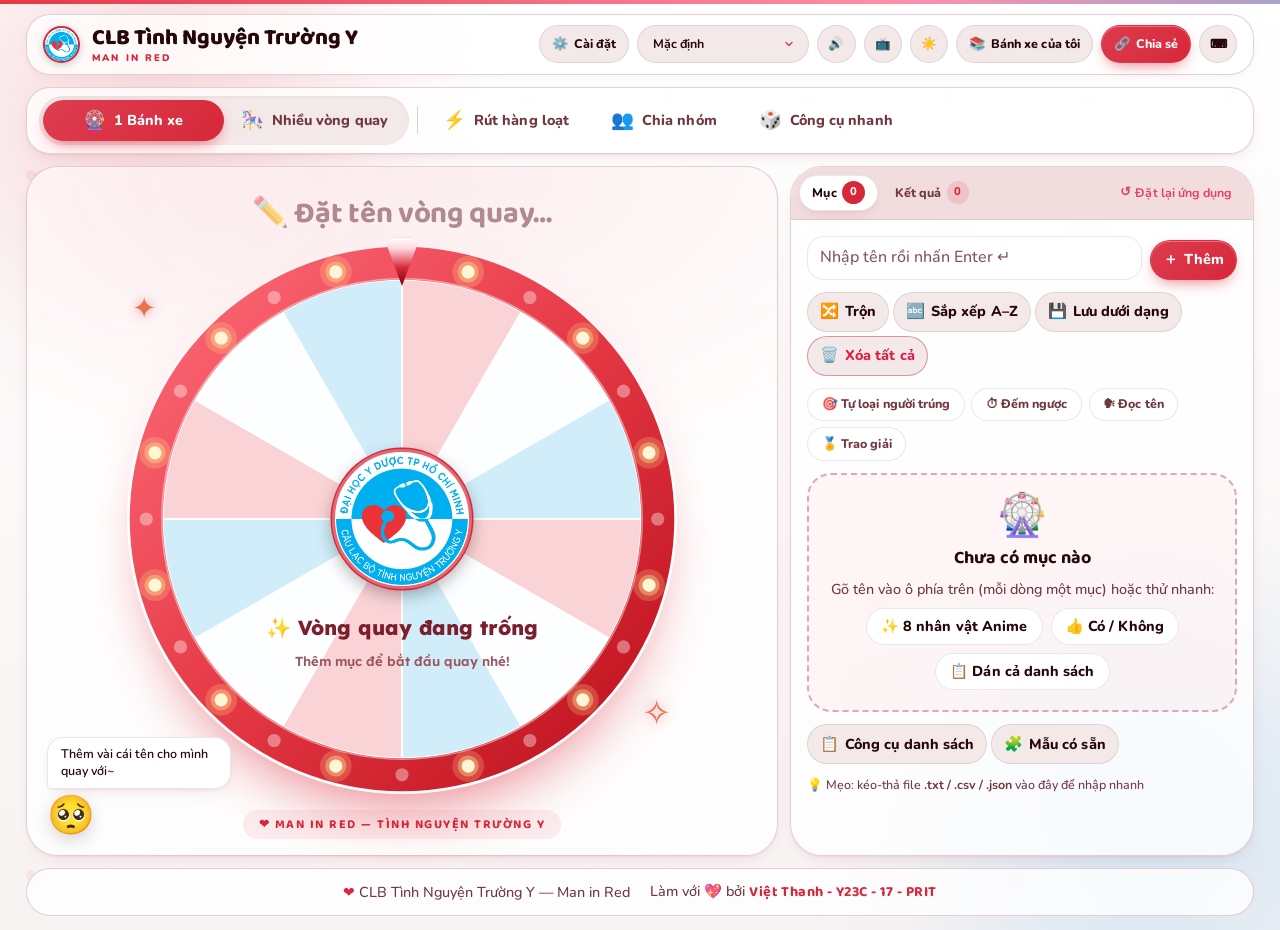
==== commit 0407c702: "ửth" ====
--- a/spin-the-wheel/index.html
+++ b/spin-the-wheel/index.html
@@ -123,6 +123,13 @@
   }
   </script>
 
+  <script>
+    try {
+      var saved = localStorage.getItem("wheel_spinner_theme_mode");
+      var mode = saved || (matchMedia("(prefers-color-scheme: dark)").matches ? "dark" : "light");
+      document.documentElement.setAttribute("data-theme", mode === "dark" ? "dark" : "light");
+    } catch (e) { document.documentElement.setAttribute("data-theme", "light"); }
+  </script>
   <link rel="manifest" href="manifest.json">
   <link rel="icon" type="image/png" sizes="192x192" href="logo_clb.png">
   <link rel="icon" type="image/png" sizes="512x512" href="logo_clb.png">
@@ -131,7 +138,7 @@
 
   <link rel="preconnect" href="https://fonts.googleapis.com">
   <link rel="preconnect" href="https://fonts.gstatic.com" crossorigin>
-  <link rel="stylesheet" href="https://fonts.googleapis.com/css2?family=Be+Vietnam+Pro:wght@400;500;600;700&family=Lexend:wght@700;800;900&display=swap">
+  <link rel="stylesheet" href="https://fonts.googleapis.com/css2?family=Nunito:wght@500;600;700;800;900&family=Baloo+2:wght@600;700;800&family=Lexend:wght@700;800;900&display=swap">
   <link rel="stylesheet" href="styles.css">
 </head>
 <body>
@@ -266,7 +273,7 @@
         <nav class="panel-tabs" data-i18n-aria-label="panel_tabs_aria">
           <button class="tab-btn active" type="button" data-tab="entries"><span data-i18n="entries_tab"></span><span id="entriesTabCount" class="tab-count">0</span></button>
           <button class="tab-btn" type="button" data-tab="results"><span data-i18n="results_tab"></span><span id="resultsTabCount" class="tab-count">0</span></button>
-          <button id="factoryResetButton" class="tab-btn tab-reset-btn" type="button" data-i18n="reset_app" data-i18n-title="reset_app_tooltip" data-i18n-aria-label="reset_app_tooltip"></button>
+          <button id="factoryResetButton" class="tab-btn tab-reset-btn" type="button" data-icon="↺" data-i18n="reset_app" data-i18n-title="reset_app_tooltip" data-i18n-aria-label="reset_app_tooltip"></button>
         </nav>
 
         <section id="entriesTab" class="panel-tab active" role="region" data-i18n-aria-label="entries_tab" data-drop-label="📥 Thả file vào đây để nhập danh sách">
@@ -332,8 +339,8 @@
     </main>
 
     <footer class="app-footer" role="contentinfo">
-      <p>© CLB Tình Nguyện Trường Y — Man in Red</p>
-      <p class="creator-credit">Tạo bởi <strong>Việt Thanh - Y23C - 17 - PRIT</strong></p>
+      <p>❤ CLB Tình Nguyện Trường Y — Man in Red</p>
+      <p class="creator-credit">Làm với 💖 bởi <strong>Việt Thanh - Y23C - 17 - PRIT</strong></p>
     </footer>
 
     <button id="floatingSpinButton" class="floating-spin hidden" type="button" data-i18n="spin_button"></button>
@@ -349,17 +356,17 @@
     <section id="settingsModal" class="modal hidden" role="dialog" aria-modal="true" aria-labelledby="settingsModalTitle">
       <div class="modal-card settings-modal-card">
         <div class="panel-topline">
-          <h2 id="settingsModalTitle" data-i18n="settings"></h2>
+          <h2 id="settingsModalTitle" data-icon="⚙️" data-i18n="settings"></h2>
           <button id="closeSettingsButton" class="ghost-btn" type="button" data-i18n="close"></button>
         </div>
         <div class="settings-modal-shell">
           <nav class="settings-modal-tabs" data-i18n-aria-label="settings_tabs_aria">
-            <button class="settings-modal-tab active" type="button" data-settings-tab="general" data-i18n="general"></button>
-            <button class="settings-modal-tab" type="button" data-settings-tab="spin" data-i18n="spin_section"></button>
-            <button class="settings-modal-tab" type="button" data-settings-tab="theme" data-i18n="theme_section"></button>
-            <button class="settings-modal-tab" type="button" data-settings-tab="sound" data-i18n="sound_section"></button>
-            <button class="settings-modal-tab" type="button" data-settings-tab="effects" data-i18n="effects_section"></button>
-            <button class="settings-modal-tab" type="button" data-settings-tab="probability" data-i18n="probability_inspector"></button>
+            <button class="settings-modal-tab active" type="button" data-settings-tab="general" data-icon="🎛️" data-i18n="general"></button>
+            <button class="settings-modal-tab" type="button" data-settings-tab="spin" data-icon="🎡" data-i18n="spin_section"></button>
+            <button class="settings-modal-tab" type="button" data-settings-tab="theme" data-icon="🎨" data-i18n="theme_section"></button>
+            <button class="settings-modal-tab" type="button" data-settings-tab="sound" data-icon="🔊" data-i18n="sound_section"></button>
+            <button class="settings-modal-tab" type="button" data-settings-tab="effects" data-icon="✨" data-i18n="effects_section"></button>
+            <button class="settings-modal-tab" type="button" data-settings-tab="probability" data-icon="📊" data-i18n="probability_inspector"></button>
           </nav>
 
           <div class="settings-modal-panels">
@@ -526,7 +533,7 @@
 
     <section id="pasteModal" class="modal hidden" role="dialog" aria-modal="true" aria-labelledby="pasteModalTitle">
       <div class="modal-card">
-        <h2 id="pasteModalTitle" data-i18n="paste_list"></h2>
+        <h2 id="pasteModalTitle" data-icon="📋" data-i18n="paste_list"></h2>
         <textarea id="pasteTextarea" rows="10" data-i18n-placeholder="paste_placeholder"></textarea>
         <div class="modal-actions">
           <button id="importDataButton" class="ghost-btn" type="button" data-i18n="import_csv_json"></button>
@@ -576,7 +583,7 @@
     <section id="batchDrawModal" class="modal hidden" role="dialog" aria-modal="true" aria-labelledby="batchDrawTitle">
       <div class="modal-card">
         <div class="panel-topline">
-          <h2 id="batchDrawTitle" data-i18n="batch_draw_title">⚡ Rút thăm hàng loạt</h2>
+          <h2 id="batchDrawTitle" data-icon="⚡" data-i18n="batch_draw_title">⚡ Rút thăm hàng loạt</h2>
           <button id="closeBatchDrawButton" class="ghost-btn" type="button" data-i18n="close"></button>
         </div>
         <div class="batch-config-grid">
@@ -620,7 +627,7 @@
     <section id="teamGeneratorModal" class="modal hidden" role="dialog" aria-modal="true" aria-labelledby="teamGenTitle">
       <div class="modal-card" style="max-width: 52rem;">
         <div class="panel-topline">
-          <h2 id="teamGenTitle" data-i18n="team_gen_title">👥 Chia nhóm & Phân đội ngẫu nhiên</h2>
+          <h2 id="teamGenTitle" data-icon="👥" data-i18n="team_gen_title">👥 Chia nhóm & Phân đội ngẫu nhiên</h2>
           <button id="closeTeamGenButton" class="ghost-btn" type="button" data-i18n="close"></button>
         </div>
         
@@ -752,7 +759,7 @@
     <section id="quickToolsModal" class="modal hidden" role="dialog" aria-modal="true" aria-labelledby="quickToolsTitle">
       <div class="modal-card" style="max-width: 44rem;">
         <div class="panel-topline">
-          <h2 id="quickToolsTitle" data-i18n="quick_tools_title">🎲 Bộ công cụ ngẫu nhiên tức thì</h2>
+          <h2 id="quickToolsTitle" data-icon="🎲" data-i18n="quick_tools_title">🎲 Bộ công cụ ngẫu nhiên tức thì</h2>
           <button id="closeQuickToolsButton" class="ghost-btn" type="button" data-i18n="close"></button>
         </div>
 
@@ -886,7 +893,7 @@
     <section id="winnerCardModal" class="modal hidden" role="dialog" aria-modal="true" aria-labelledby="winnerCardTitle">
       <div class="modal-card" style="max-width: 44rem;">
         <div class="panel-topline">
-          <h2 id="winnerCardTitle" data-i18n="winner_card_title">🏆 Thiệp Vinh Danh Chiến Thắng</h2>
+          <h2 id="winnerCardTitle" data-icon="🏆" data-i18n="winner_card_title">🏆 Thiệp Vinh Danh Chiến Thắng</h2>
           <button id="closeWinnerCardButton" class="ghost-btn" type="button" data-i18n="close"></button>
         </div>
         <div class="winner-card-canvas-wrap">
@@ -904,7 +911,7 @@
     <section id="multiPresetModal" class="modal hidden" role="dialog" aria-modal="true" aria-labelledby="multiPresetTitle">
       <div class="modal-card template-card">
         <div class="panel-topline">
-          <h2 id="multiPresetTitle" data-i18n="multi_presets">🎭 Mẫu phối hợp nhiều vòng quay</h2>
+          <h2 id="multiPresetTitle" data-icon="🎭" data-i18n="multi_presets">🎭 Mẫu phối hợp nhiều vòng quay</h2>
           <button id="closeMultiPresetButton" class="ghost-btn" type="button" data-i18n="close"></button>
         </div>
         <div id="multiPresetGrid" class="template-grid"></div>
@@ -913,7 +920,7 @@
 
     <section id="prizeModal" class="modal hidden" role="dialog" aria-modal="true" aria-labelledby="prizeModalTitle">
       <div class="modal-card">
-        <h2 id="prizeModalTitle">🏅 Danh sách giải thưởng</h2>
+        <h2 id="prizeModalTitle" data-icon="🏅">Danh sách giải thưởng</h2>
         <p class="small-note">Mỗi dòng một giải, theo thứ tự trao (thường từ giải nhỏ đến giải lớn). Mỗi lượt quay trao giải kế tiếp.</p>
         <textarea id="prizeListInput" rows="7" placeholder="Giải Ba 🥉&#10;Giải Nhì 🥈&#10;Giải Nhất 🥇"></textarea>
         <p id="prizeProgressNote" class="small-note"></p>
@@ -927,6 +934,7 @@
 
     <section id="factoryResetModal" class="modal hidden" role="dialog" aria-modal="true" aria-labelledby="factoryResetTitle" aria-describedby="factoryResetDescription">
       <div class="modal-card confirm-card">
+        <div class="confirm-icon" aria-hidden="true"></div>
         <h2 id="factoryResetTitle"></h2>
         <p id="factoryResetDescription" class="small-note"></p>
         <div class="modal-actions">
@@ -937,34 +945,41 @@
     </section>
 
     <section id="shareModal" class="modal hidden" role="dialog" aria-modal="true" aria-labelledby="shareTitle">
-      <div class="modal-card">
-        <h2 id="shareTitle" data-i18n="share_wheel"></h2>
+      <div class="modal-card share-card">
+        <h2 id="shareTitle" data-icon="🔗" data-i18n="share_wheel"></h2>
         <p class="small-note" data-i18n="share_privacy_note"></p>
-        <fieldset class="radio-group">
+        <fieldset class="radio-group radio-cards">
           <legend data-i18n="share_mode"></legend>
-          <label><input type="radio" name="shareMode" value="full" checked> <span data-i18n="share_full_edit"></span></label>
-          <label><input type="radio" name="shareMode" value="spin-only"> <span data-i18n="share_spin_only"></span></label>
+          <label><input type="radio" name="shareMode" value="full" checked> <span>✏️ <span data-i18n="share_full_edit"></span></span></label>
+          <label><input type="radio" name="shareMode" value="spin-only"> <span>🎯 <span data-i18n="share_spin_only"></span></span></label>
         </fieldset>
-        <label for="shareUrlInput" data-i18n="share_link"></label>
-        <input id="shareUrlInput" type="text" readonly>
-        <p id="shareSizeStatus" class="size-status"></p>
-        <fieldset class="radio-group">
-          <legend data-i18n="embed_title"></legend>
-          <label for="embedWidthInput" data-i18n="embed_width"></label>
-          <input id="embedWidthInput" type="number" min="280" max="2000" step="10" value="720">
-          <label for="embedHeightInput" data-i18n="embed_height"></label>
-          <input id="embedHeightInput" type="number" min="280" max="2000" step="10" value="720">
-          <label for="embedCodeInput" data-i18n="embed_code"></label>
-          <textarea id="embedCodeInput" rows="3" readonly></textarea>
-          <button id="copyEmbedButton" class="ghost-btn" type="button" data-i18n="copy_embed_code"></button>
-        </fieldset>
-        <fieldset class="radio-group">
-          <legend data-i18n="qr_code"></legend>
-          <canvas id="qrCanvas" width="220" height="220" data-i18n-aria-label="qr_code"></canvas>
-          <button id="downloadQrButton" class="ghost-btn" type="button" data-i18n="download_qr"></button>
-        </fieldset>
-        <div class="modal-actions">
-          <button id="copyShareButton" class="accent-btn" type="button" data-i18n="copy_link"></button>
+        <div class="share-main">
+          <div class="share-link-col">
+            <label for="shareUrlInput" class="field-label" data-i18n="share_link"></label>
+            <div class="share-link-row">
+              <input id="shareUrlInput" type="text" readonly>
+              <button id="copyShareButton" class="accent-btn" type="button" data-icon="📋" data-i18n="copy_link"></button>
+            </div>
+            <p id="shareSizeStatus" class="size-status"></p>
+          </div>
+          <div class="share-qr">
+            <canvas id="qrCanvas" width="220" height="220" data-i18n-aria-label="qr_code"></canvas>
+            <button id="downloadQrButton" class="ghost-btn" type="button" data-icon="⬇️" data-i18n="download_qr"></button>
+          </div>
+        </div>
+        <details class="embed-details">
+          <summary>🧩 <span data-i18n="embed_title"></span> vào website <small>(nâng cao)</small></summary>
+          <div class="embed-grid">
+            <label for="embedWidthInput" data-i18n="embed_width"></label>
+            <input id="embedWidthInput" type="number" min="280" max="2000" step="10" value="720">
+            <label for="embedHeightInput" data-i18n="embed_height"></label>
+            <input id="embedHeightInput" type="number" min="280" max="2000" step="10" value="720">
+            <label for="embedCodeInput" data-i18n="embed_code"></label>
+            <textarea id="embedCodeInput" rows="3" readonly></textarea>
+            <button id="copyEmbedButton" class="ghost-btn" type="button" data-icon="📋" data-i18n="copy_embed_code"></button>
+          </div>
+        </details>
+        <div class="modal-actions">
           <button id="closeShareButton" class="ghost-btn" type="button" data-i18n="close"></button>
         </div>
       </div>
@@ -972,7 +987,7 @@
 
     <section id="libraryModal" class="modal hidden" role="dialog" aria-modal="true" aria-labelledby="libraryTitle">
       <div class="modal-card template-card">
-        <h2 id="libraryTitle" data-i18n="my_wheels"></h2>
+        <h2 id="libraryTitle" data-icon="📚" data-i18n="my_wheels"></h2>
         <div id="libraryList" class="library-list"></div>
         <div class="modal-actions">
           <button id="closeLibraryButton" class="ghost-btn" type="button" data-i18n="close"></button>
@@ -982,7 +997,7 @@
 
     <section id="csvMapModal" class="modal hidden" role="dialog" aria-modal="true" aria-labelledby="csvMapTitle">
       <div class="modal-card">
-        <h2 id="csvMapTitle" data-i18n="csv_mapping_title"></h2>
+        <h2 id="csvMapTitle" data-icon="🗂️" data-i18n="csv_mapping_title"></h2>
         <div class="settings-grid">
           <label for="csvLabelColumn" data-i18n="csv_label_column"></label>
           <select id="csvLabelColumn"></select>
@@ -1000,7 +1015,7 @@
 
     <section id="exportModal" class="modal hidden" role="dialog" aria-modal="true" aria-labelledby="exportModalTitle">
       <div class="modal-card">
-        <h2 id="exportModalTitle" data-i18n="export_title"></h2>
+        <h2 id="exportModalTitle" data-icon="📤" data-i18n="export_title"></h2>
         <fieldset class="radio-group">
           <legend data-i18n="export_format"></legend>
           <label><input type="radio" name="exportFormat" value="csv" checked> <span data-i18n="export_csv"></span></label>
@@ -1015,7 +1030,7 @@
 
     <section id="historyModal" class="modal hidden" role="dialog" aria-modal="true" aria-labelledby="historyTitle">
       <div class="modal-card template-card">
-        <h2 id="historyTitle" data-i18n="history"></h2>
+        <h2 id="historyTitle" data-icon="📜" data-i18n="history"></h2>
         <div id="resultsList" class="results-list"></div>
         <div class="modal-actions">
           <button id="clearResultsButton" class="ghost-btn danger-btn" type="button" data-i18n="clear_results"></button>
@@ -1028,7 +1043,7 @@
 
     <section id="templateModal" class="modal hidden" role="dialog" aria-modal="true" aria-labelledby="templateTitle">
       <div class="modal-card template-card">
-        <h2 id="templateTitle" data-i18n="templates"></h2>
+        <h2 id="templateTitle" data-icon="🧩" data-i18n="templates"></h2>
         <div id="templateGrid" class="template-grid"></div>
         <div class="modal-actions">
           <button id="closeTemplateButton" class="ghost-btn" type="button" data-i18n="close"></button>
@@ -1038,7 +1053,7 @@
 
     <section id="shortcutModal" class="modal hidden" role="dialog" aria-modal="true" aria-labelledby="shortcutTitle">
       <div class="modal-card">
-        <h2 id="shortcutTitle" data-i18n="shortcuts"></h2>
+        <h2 id="shortcutTitle" data-icon="⌨️" data-i18n="shortcuts"></h2>
         <ul class="shortcut-list">
           <li><kbd>Space</kbd> hoặc <kbd>Ctrl</kbd> + <kbd>K</kbd> — Quay (khi đang xem kết quả: quay lại)</li>
           <li>🖐 Kéo / vuốt bánh xe — Quay bằng lực tay (vuốt càng mạnh, quay càng nhiều vòng)</li>
--- a/spin-the-wheel/styles.css
+++ b/spin-the-wheel/styles.css
@@ -4254,3 +4254,897 @@
 .wheel-badges:not(:has(.mode-badge:not(.hidden))) {
   display: none;
 }
+
+/* ==========================================================================
+   POLISH ROUND 3 — softer, cuter, more refined
+   (appended last so it refines everything above)
+   ========================================================================== */
+:root {
+  --font-display: "Baloo 2", "Nunito", "Lexend", -apple-system, BlinkMacSystemFont, "Segoe UI", Roboto, sans-serif;
+  --font-body: "Nunito", "Lexend", -apple-system, BlinkMacSystemFont, "Segoe UI", Roboto, sans-serif;
+
+  --text-xs: 0.78rem;
+  --text-sm: 0.9rem;
+  --radius-sm: 0.7rem;
+  --radius-md: 1.05rem;
+  --radius-lg: 1.5rem;
+  --radius-xl: 2rem;
+
+  --ring: 0 0 0 4px color-mix(in srgb, var(--accent) 22%, transparent);
+  --chevron: url("data:image/svg+xml,%3Csvg xmlns='http://www.w3.org/2000/svg' viewBox='0 0 24 24' fill='none' stroke='%23d6455a' stroke-width='3' stroke-linecap='round' stroke-linejoin='round'%3E%3Cpath d='m6 9 6 6 6-6'/%3E%3C/svg%3E");
+  --bg-pattern: url("data:image/svg+xml,%3Csvg xmlns='http://www.w3.org/2000/svg' width='140' height='140' viewBox='0 0 140 140'%3E%3Cg fill='%23ffffff' fill-opacity='.045'%3E%3Cpath transform='translate(24 26)' d='M12 21s-7-4.5-9.5-9C.8 8 3 4 6.5 4c2 0 3.8 1.2 5.5 3 1.7-1.8 3.5-3 5.5-3C21 4 23.2 8 21.5 12 19 16.5 12 21 12 21z'/%3E%3Cpath d='M100 96h6v-6h4v6h6v4h-6v6h-4v-6h-6z'/%3E%3Ccircle cx='108' cy='34' r='3'/%3E%3Ccircle cx='34' cy='108' r='2.5'/%3E%3C/g%3E%3C/svg%3E");
+}
+
+[data-theme="light"] {
+  --bg-pattern: url("data:image/svg+xml,%3Csvg xmlns='http://www.w3.org/2000/svg' width='140' height='140' viewBox='0 0 140 140'%3E%3Cg fill='%23e63946' fill-opacity='.075'%3E%3Cpath transform='translate(24 26)' d='M12 21s-7-4.5-9.5-9C.8 8 3 4 6.5 4c2 0 3.8 1.2 5.5 3 1.7-1.8 3.5-3 5.5-3C21 4 23.2 8 21.5 12 19 16.5 12 21 12 21z'/%3E%3Cpath d='M100 96h6v-6h4v6h6v4h-6v6h-4v-6h-6z'/%3E%3Ccircle cx='108' cy='34' r='3'/%3E%3Ccircle cx='34' cy='108' r='2.5'/%3E%3C/g%3E%3C/svg%3E");
+}
+
+body {
+  font-family: var(--font-body);
+  font-weight: 500;
+  background-image: var(--bg-pattern), linear-gradient(180deg, var(--bg-surface) 0%, var(--bg-base) 100%);
+  background-size: 140px 140px, auto;
+  background-attachment: fixed, fixed;
+}
+
+[data-theme="light"] body,
+body[data-theme="light"] {
+  background-image: var(--bg-pattern), linear-gradient(180deg, #ffffff 0%, var(--bg-base) 100%);
+}
+
+/* A thin ribbon of club colors across the very top. */
+body::after {
+  content: "";
+  position: fixed;
+  inset: 0 0 auto 0;
+  height: 4px;
+  z-index: 60;
+  pointer-events: none;
+  background: linear-gradient(90deg, #e63946, #ff8fab 35%, #38bdf8 70%, #e63946);
+  background-size: 200% 100%;
+  animation: ribbon-flow 14s linear infinite;
+}
+
+.embed-shell::after {
+  display: none;
+}
+
+/* Soft glow focus instead of a hard outline. */
+:focus-visible {
+  outline: none;
+  box-shadow: var(--ring);
+}
+
+input:focus,
+textarea:focus,
+select:focus {
+  box-shadow: var(--ring);
+}
+
+/* Gentle entrance for the main blocks. */
+.topbar,
+.mode-navigation,
+.wheel-section,
+.side-panel,
+.app-footer {
+  animation: rise-in 650ms var(--ease-standard) backwards;
+}
+
+.mode-navigation { animation-delay: 70ms; }
+.wheel-section { animation-delay: 140ms; }
+.side-panel { animation-delay: 210ms; }
+.app-footer { animation-delay: 280ms; }
+
+/* ---------- Typography ---------- */
+.ghost-btn,
+.accent-btn,
+.danger-btn,
+.link-btn,
+.chip-btn,
+.tab-btn,
+.mode-nav-btn,
+.quick-tool-tab,
+.multi-tab-btn,
+.toggle-chip,
+.toast-action {
+  font-family: var(--font-body);
+  font-weight: 800;
+  letter-spacing: 0.005em;
+}
+
+.brand-text strong {
+  font-family: var(--font-display);
+  font-size: 1.12em;
+  font-weight: 800;
+  letter-spacing: 0;
+}
+
+.brand-slogan {
+  font-family: var(--font-body);
+  font-weight: 900;
+}
+
+h1, h2, h3, h4 {
+  font-family: var(--font-display);
+}
+
+.spin-all-btn,
+.center-spin-btn,
+.floating-spin {
+  font-family: var(--font-display);
+  letter-spacing: 0.04em;
+}
+
+.winner-name,
+.wheel-wrap .wheel-title-input,
+.countdown-overlay,
+.dice-total-display,
+.coin-result-text,
+.podium-name,
+.team-stat-val {
+  line-height: 1.15;
+}
+
+/* ---------- Cards ---------- */
+.wheel-section {
+  background:
+    radial-gradient(120% 70% at 50% 0%, color-mix(in srgb, var(--accent) 8%, transparent), transparent 70%),
+    var(--glass-card);
+}
+
+.topbar,
+.wheel-section,
+.side-panel,
+.mode-navigation,
+.app-footer {
+  border-color: color-mix(in srgb, var(--accent) 12%, var(--border));
+}
+
+.panel-tabs {
+  background: color-mix(in srgb, var(--accent) 6%, var(--bg-elevated));
+}
+
+.tab-btn {
+  border-radius: var(--radius-round);
+}
+
+.tab-reset-btn {
+  gap: 0.25rem;
+  font-weight: 700;
+  opacity: 0.8;
+}
+
+/* Twinkling sparkles around the wheel. */
+.wheel-container::before,
+.wheel-container::after {
+  position: absolute;
+  z-index: 11;
+  pointer-events: none;
+  color: color-mix(in srgb, var(--accent) 55%, #ffd166);
+  text-shadow: 0 0 12px color-mix(in srgb, var(--accent) 50%, transparent);
+  animation: twinkle 3.2s ease-in-out infinite;
+}
+
+.wheel-container::before {
+  content: "✦";
+  left: 1%;
+  top: 8%;
+  font-size: clamp(1.1rem, 3.4vmin, 1.8rem);
+}
+
+.wheel-container::after {
+  content: "✧";
+  right: 1%;
+  bottom: 10%;
+  font-size: clamp(1.4rem, 4.2vmin, 2.2rem);
+  animation-delay: -1.6s;
+}
+
+/* ---------- Form controls ---------- */
+select {
+  appearance: none;
+  -webkit-appearance: none;
+  background-image: var(--chevron);
+  background-repeat: no-repeat;
+  background-position: right 0.8rem center;
+  background-size: 0.75rem;
+  padding-right: 2.1rem;
+  cursor: pointer;
+}
+
+select.entry-image-mode,
+.entry-image-mode {
+  background-position: right 0.4rem center;
+  padding-right: 1.4rem;
+}
+
+.topbar-event-select {
+  border-radius: var(--radius-round);
+  padding-left: 0.9rem;
+  font-weight: 700;
+}
+
+input[type="text"],
+input[type="number"],
+input[type="search"],
+textarea,
+select {
+  border-radius: var(--radius-md);
+  border-width: 1.5px;
+}
+
+.styled-select {
+  border-radius: var(--radius-round);
+  padding-top: 0.45rem;
+  padding-bottom: 0.45rem;
+}
+
+/* Toggle switches for every checkbox row in the dialogs. */
+.checkbox-line {
+  display: flex;
+  align-items: center;
+  justify-content: space-between;
+  flex-direction: row-reverse;
+  gap: var(--space-3);
+  min-height: 3rem;
+  padding: 0.55rem 0.9rem;
+  border: 1.5px solid var(--border);
+  border-radius: var(--radius-md);
+  background: var(--bg-surface);
+  font-size: var(--text-sm);
+  font-weight: 700;
+  cursor: pointer;
+  transition: border-color var(--speed-fast), background var(--speed-fast);
+}
+
+.checkbox-line:hover {
+  border-color: color-mix(in srgb, var(--accent) 35%, var(--border));
+}
+
+.checkbox-line:has(input:checked) {
+  background: color-mix(in srgb, var(--accent) 6%, var(--bg-surface));
+}
+
+.checkbox-line input[type="checkbox"] {
+  appearance: none;
+  -webkit-appearance: none;
+  flex: none;
+  width: 2.75rem;
+  height: 1.55rem;
+  margin: 0;
+  border: 0;
+  border-radius: var(--radius-round);
+  background:
+    radial-gradient(circle closest-side, #ffffff 96%, transparent 100%) no-repeat 0.2rem center / 1.15rem 1.15rem,
+    var(--border-hover);
+  cursor: pointer;
+  transition: background-position 280ms var(--ease-bounce), background-color var(--speed-normal);
+}
+
+.checkbox-line input[type="checkbox"]:checked {
+  background:
+    radial-gradient(circle closest-side, #ffffff 96%, transparent 100%) no-repeat calc(100% - 0.2rem) center / 1.15rem 1.15rem,
+    var(--accent);
+}
+
+/* Radios become tappable cards. */
+.radio-group {
+  margin: 0;
+  padding: 0;
+  border: 0;
+}
+
+.radio-group legend {
+  padding: 0;
+  margin-bottom: var(--space-2);
+  font-size: var(--text-sm);
+  font-weight: 800;
+}
+
+.radio-group > label:has(input[type="radio"]) {
+  display: flex;
+  align-items: center;
+  gap: 0.7rem;
+  padding: 0.75rem 1rem;
+  border: 2px solid var(--border);
+  border-radius: var(--radius-md);
+  background: var(--bg-surface);
+  font-size: var(--text-sm);
+  font-weight: 700;
+  cursor: pointer;
+  transition: border-color var(--speed-fast), background var(--speed-fast), transform var(--speed-fast) var(--ease-bounce);
+}
+
+.radio-group > label:has(input[type="radio"]):hover {
+  transform: translateY(-1px);
+}
+
+.radio-group > label:has(input[type="radio"]:checked) {
+  border-color: var(--accent);
+  background: color-mix(in srgb, var(--accent) 8%, var(--bg-surface));
+}
+
+input[type="radio"] {
+  appearance: none;
+  -webkit-appearance: none;
+  flex: none;
+  width: 1.3rem;
+  height: 1.3rem;
+  margin: 0;
+  border: 2px solid var(--border-hover);
+  border-radius: 50%;
+  background: #ffffff;
+  cursor: pointer;
+  transition: border-color var(--speed-fast), background var(--speed-fast);
+}
+
+input[type="radio"]:checked {
+  border-color: var(--accent);
+  background: radial-gradient(circle, var(--accent) 44%, #ffffff 50%);
+}
+
+.radio-cards {
+  grid-template-columns: 1fr 1fr;
+}
+
+.radio-cards legend {
+  grid-column: 1 / -1;
+}
+
+/* Sliders: rounded track that fills as you drag. */
+input[type="range"] {
+  -webkit-appearance: none;
+  appearance: none;
+  width: 100%;
+  height: 1.6rem;
+  margin: 0;
+  background: transparent;
+  cursor: pointer;
+}
+
+input[type="range"]::-webkit-slider-runnable-track {
+  height: 0.6rem;
+  border-radius: var(--radius-round);
+  background: linear-gradient(90deg, var(--accent) var(--fill, 0%), color-mix(in srgb, var(--accent) 16%, var(--bg-elevated)) var(--fill, 0%));
+}
+
+input[type="range"]::-webkit-slider-thumb {
+  -webkit-appearance: none;
+  width: 1.5rem;
+  height: 1.5rem;
+  margin-top: -0.45rem;
+  border: 3px solid #ffffff;
+  border-radius: 50%;
+  background: var(--accent);
+  box-shadow: 0 4px 10px rgba(0, 0, 0, 0.28);
+  transition: transform var(--speed-fast) var(--ease-bounce);
+}
+
+input[type="range"]:hover::-webkit-slider-thumb,
+input[type="range"]:active::-webkit-slider-thumb {
+  transform: scale(1.15);
+}
+
+input[type="range"]::-moz-range-track {
+  height: 0.6rem;
+  border-radius: var(--radius-round);
+  background: color-mix(in srgb, var(--accent) 16%, var(--bg-elevated));
+}
+
+input[type="range"]::-moz-range-progress {
+  height: 0.6rem;
+  border-radius: var(--radius-round);
+  background: var(--accent);
+}
+
+input[type="range"]::-moz-range-thumb {
+  width: 1.2rem;
+  height: 1.2rem;
+  border: 3px solid #ffffff;
+  border-radius: 50%;
+  background: var(--accent);
+  box-shadow: 0 4px 10px rgba(0, 0, 0, 0.28);
+}
+
+input[type="color"] {
+  width: 3.2rem;
+  min-height: 2.6rem;
+  height: 2.6rem;
+  padding: 0.2rem;
+  border: 2px solid #ffffff;
+  border-radius: var(--radius-md);
+  background: var(--bg-surface);
+  box-shadow: 0 0 0 1px var(--border-hover), var(--shadow-sm);
+  cursor: pointer;
+}
+
+input[type="color"]::-webkit-color-swatch-wrapper {
+  padding: 0;
+}
+
+input[type="color"]::-webkit-color-swatch {
+  border: 0;
+  border-radius: calc(var(--radius-md) - 0.3rem);
+}
+
+.theme-swatch {
+  border: 3px solid #ffffff;
+  box-shadow: 0 0 0 1px var(--border-hover), var(--shadow-sm);
+  transition: transform var(--speed-fast) var(--ease-bounce), box-shadow var(--speed-fast);
+}
+
+.theme-swatch:hover {
+  transform: scale(1.12);
+}
+
+.theme-swatch.active {
+  outline: 0;
+  box-shadow: 0 0 0 3px var(--accent), var(--shadow-sm);
+  transform: scale(1.08);
+}
+
+.field-label {
+  display: block;
+  margin-bottom: 0.35rem;
+  font-size: var(--text-sm);
+  font-weight: 800;
+}
+
+output {
+  font-weight: 800;
+  color: var(--accent);
+}
+
+/* ---------- Dialogs ---------- */
+.modal {
+  animation: fade-in 240ms ease both;
+}
+
+.modal-card {
+  position: relative;
+  border-radius: 2rem;
+  padding: 1.7rem 1.8rem 1.5rem;
+  background:
+    linear-gradient(180deg, color-mix(in srgb, var(--accent) 5%, var(--bg-surface)) 0, var(--bg-surface) 9rem),
+    var(--bg-surface);
+  box-shadow:
+    0 0 0 1px color-mix(in srgb, var(--accent) 10%, var(--border)),
+    0 40px 80px -24px rgba(120, 20, 40, 0.45),
+    inset 0 1px 0 rgba(255, 255, 255, 0.55);
+  animation: card-in 420ms var(--ease-bounce);
+}
+
+.modal-card::before {
+  content: "";
+  position: absolute;
+  inset: 0 0 auto 0;
+  height: 6px;
+  background: linear-gradient(90deg, var(--accent), #ff8fab 45%, var(--accent-2));
+}
+
+.modal-card:not(.result-card) h2 {
+  display: flex;
+  align-items: center;
+  gap: 0.65rem;
+  margin: 0 0 var(--space-3);
+  font-size: 1.55rem;
+  font-weight: 800;
+  line-height: 1.1;
+  letter-spacing: 0;
+}
+
+.modal-card h2[data-icon]::before {
+  content: attr(data-icon);
+  display: grid;
+  place-items: center;
+  flex: none;
+  width: 2.5rem;
+  height: 2.5rem;
+  border-radius: 50%;
+  background: color-mix(in srgb, var(--accent) 12%, var(--bg-surface));
+  box-shadow: inset 0 0 0 1px color-mix(in srgb, var(--accent) 18%, transparent);
+  font-size: 1.25rem;
+  line-height: 1;
+}
+
+.panel-topline {
+  margin-bottom: var(--space-2);
+}
+
+.panel-topline h2 {
+  margin-bottom: 0 !important;
+}
+
+.modal-close {
+  flex: none;
+  width: 2.5rem;
+  min-width: 2.5rem;
+  height: 2.5rem;
+  min-height: 2.5rem;
+  padding: 0;
+  gap: 0;
+  border-radius: 50%;
+  font-size: 0;
+}
+
+.modal-close::before {
+  content: "✕";
+  font-size: 0.95rem;
+  line-height: 1;
+}
+
+.modal-close:hover {
+  transform: rotate(90deg);
+  color: var(--accent);
+}
+
+.modal-actions {
+  margin-top: var(--space-5);
+  padding-top: var(--space-4);
+  border-top: 1px dashed var(--border);
+}
+
+.result-card .modal-actions {
+  border-top: 0;
+  padding-top: 0;
+}
+
+.small-note {
+  line-height: 1.5;
+}
+
+.library-item,
+.result-item,
+.win-count-item,
+.probability-item,
+.template-btn {
+  border-radius: var(--radius-lg);
+}
+
+.template-btn {
+  border-radius: var(--radius-lg);
+}
+
+/* Settings */
+.settings-modal-card {
+  width: min(100%, 56rem);
+  max-height: min(90vh, 50rem);
+}
+
+.settings-modal-tab {
+  display: flex;
+  align-items: center;
+  gap: 0.6rem;
+  min-height: 2.9rem;
+  padding: 0 1rem;
+  border: 1.5px solid transparent;
+  border-radius: var(--radius-round);
+  background: transparent;
+  color: var(--text-secondary);
+  font-family: var(--font-body);
+  font-size: var(--text-sm);
+  font-weight: 800;
+  transition: background var(--speed-fast), color var(--speed-fast), transform var(--speed-fast) var(--ease-bounce);
+}
+
+.settings-modal-tab::before {
+  content: attr(data-icon);
+  font-size: 1.15rem;
+  line-height: 1;
+}
+
+.settings-modal-tab:hover {
+  background: color-mix(in srgb, var(--accent) 8%, transparent);
+  color: var(--text-primary);
+}
+
+.settings-modal-tab.active {
+  border-color: transparent;
+  background: linear-gradient(135deg, color-mix(in srgb, var(--accent) 82%, #ff8fab), var(--accent));
+  color: #ffffff;
+  box-shadow: 0 8px 18px -8px color-mix(in srgb, var(--accent) 80%, transparent);
+}
+
+.settings-modal-panels {
+  max-height: calc(min(90vh, 50rem) - 9.5rem);
+  padding: 1.1rem;
+  border-radius: var(--radius-lg);
+  border-color: color-mix(in srgb, var(--accent) 10%, var(--border));
+  background: color-mix(in srgb, var(--accent) 3%, var(--bg-elevated));
+}
+
+.settings-modal-panel .settings-grid {
+  gap: 0.85rem;
+}
+
+.settings-grid > label:not(.checkbox-line),
+.settings-grid > .panel-inline-row + label {
+  font-size: var(--text-sm);
+  font-weight: 800;
+}
+
+.probability-item {
+  font-variant-numeric: tabular-nums;
+}
+
+/* Share */
+.share-main {
+  display: grid;
+  grid-template-columns: minmax(0, 1fr) auto;
+  gap: var(--space-4);
+  align-items: start;
+  margin: var(--space-4) 0 var(--space-3);
+}
+
+.share-link-row {
+  display: grid;
+  grid-template-columns: minmax(0, 1fr) auto;
+  gap: var(--space-2);
+}
+
+.share-qr {
+  display: grid;
+  justify-items: center;
+  gap: var(--space-2);
+}
+
+#qrCanvas {
+  width: 11.5rem;
+  height: 11.5rem;
+  padding: 0.3rem;
+  border: 0;
+  border-radius: var(--radius-lg);
+  background: #ffffff;
+  box-shadow: 0 0 0 1px var(--border-hover), var(--shadow-md);
+}
+
+.embed-details {
+  border-radius: var(--radius-lg);
+  background: color-mix(in srgb, var(--accent) 3%, var(--bg-elevated));
+}
+
+.embed-details summary {
+  font-weight: 800;
+  font-size: var(--text-sm);
+}
+
+.embed-details summary small {
+  font-weight: 600;
+  color: var(--text-secondary);
+}
+
+.embed-grid {
+  display: grid;
+  gap: var(--space-2);
+  padding: 0 var(--space-4) var(--space-4);
+}
+
+.embed-grid label {
+  font-size: var(--text-xs);
+  font-weight: 800;
+  color: var(--text-secondary);
+}
+
+.size-status {
+  margin: var(--space-2) 0 0;
+  font-weight: 700;
+  font-size: var(--text-xs);
+}
+
+/* Shortcuts */
+.shortcut-list {
+  padding: 0;
+  list-style: none;
+  grid-template-columns: 1fr 1fr;
+  gap: var(--space-2);
+}
+
+.shortcut-list li {
+  display: flex;
+  flex-wrap: wrap;
+  align-items: center;
+  gap: 0.35rem;
+  padding: 0.6rem 0.85rem;
+  border: 1.5px solid var(--border);
+  border-radius: var(--radius-md);
+  background: var(--bg-surface);
+  font-size: var(--text-sm);
+  font-weight: 600;
+  line-height: 1.45;
+}
+
+kbd {
+  padding: 0.12rem 0.5rem 0.18rem;
+  border: 1.5px solid var(--border-hover);
+  border-bottom-width: 3px;
+  border-radius: 0.55rem;
+  background: var(--bg-elevated);
+  font-family: var(--font-body);
+  font-size: var(--text-xs);
+  font-weight: 800;
+  color: var(--accent);
+}
+
+code {
+  padding: 0.05rem 0.4rem;
+  border-radius: 0.4rem;
+  background: var(--bg-elevated);
+  font-size: 0.95em;
+}
+
+/* Confirm */
+.confirm-card {
+  display: grid;
+  justify-items: center;
+  text-align: center;
+  padding-top: 2.2rem;
+}
+
+.confirm-icon {
+  display: grid;
+  place-items: center;
+  width: 4.2rem;
+  height: 4.2rem;
+  margin-bottom: var(--space-2);
+  border-radius: 50%;
+  background: color-mix(in srgb, var(--accent) 12%, var(--bg-surface));
+  box-shadow: 0 0 0 6px color-mix(in srgb, var(--accent) 6%, transparent);
+  font-size: 2rem;
+  animation: emoji-pop 600ms var(--ease-bounce) both;
+}
+
+.confirm-icon::before {
+  content: "🤔";
+}
+
+#factoryResetModal[data-tone="danger"] .confirm-icon::before {
+  content: "🗑️";
+}
+
+.confirm-card h2 {
+  justify-content: center;
+}
+
+.confirm-card .modal-actions {
+  justify-content: center;
+  width: 100%;
+}
+
+/* Quick tools & bingo get the softer corners too. */
+.dice-cube {
+  border-radius: 1.2rem;
+}
+
+.quick-tool-tab {
+  border-radius: var(--radius-round);
+}
+
+.podium-card,
+.team-card,
+.multi-wheel-card {
+  border-radius: var(--radius-lg);
+}
+
+/* Footer */
+.app-footer {
+  justify-content: center;
+  gap: var(--space-2) var(--space-5);
+}
+
+.creator-credit strong {
+  color: var(--accent);
+}
+
+/* ---------- Mobile ---------- */
+@media (max-width: 767px) {
+  .modal-card {
+    padding: 1.4rem 1.15rem 1.15rem;
+    border-radius: 1.6rem;
+  }
+
+  .modal-card:not(.result-card) h2 {
+    font-size: 1.3rem;
+  }
+
+  .share-main,
+  .shortcut-list {
+    grid-template-columns: 1fr;
+  }
+
+  .share-qr {
+    justify-items: stretch;
+  }
+
+  #qrCanvas {
+    justify-self: center;
+  }
+
+  .settings-modal-tabs {
+    padding-bottom: var(--space-2);
+  }
+
+  .settings-modal-tab {
+    min-height: 2.5rem;
+  }
+
+  .settings-modal-panels {
+    max-height: none;
+  }
+}
+
+/* ---------- Keyframes ---------- */
+@keyframes rise-in {
+  from { opacity: 0; transform: translateY(14px); }
+}
+
+@keyframes fade-in {
+  from { opacity: 0; }
+}
+
+@keyframes card-in {
+  from { opacity: 0; transform: translateY(18px) scale(0.94); }
+}
+
+@keyframes twinkle {
+  0%, 100% { opacity: 0.25; transform: scale(0.8) rotate(0); }
+  50% { opacity: 1; transform: scale(1.15) rotate(15deg); }
+}
+
+@keyframes ribbon-flow {
+  to { background-position: 200% 0; }
+}
+
+@media (prefers-reduced-motion: reduce) {
+  body::after {
+    animation: none;
+  }
+}
+
+/* Round 3 follow-ups */
+.topbar-event-select,
+.styled-select,
+.recent-wheels-select,
+.team-config-grid select {
+  background-image: var(--chevron);
+  background-repeat: no-repeat;
+  background-position: right 0.8rem center;
+  background-size: 0.75rem;
+  padding-right: 2.1rem;
+}
+
+.shortcut-list li {
+  display: block;
+}
+
+.shortcut-list li kbd {
+  margin: 0 0.1rem;
+}
+
+.share-main {
+  grid-template-columns: 1fr;
+}
+
+.share-qr {
+  display: flex;
+  align-items: center;
+  gap: var(--space-4);
+}
+
+#qrCanvas {
+  width: 9.5rem;
+  height: 9.5rem;
+}
+
+.size-status.good { color: #15803d; }
+.size-status.warn { color: #b45309; }
+.size-status.bad { color: #dc2626; }
+
+[data-theme="dark"] .size-status.good { color: #4ade80; }
+[data-theme="dark"] .size-status.warn { color: #fbbf24; }
+[data-theme="dark"] .size-status.bad { color: #fb7185; }
+
+@media (max-width: 767px) {
+  .share-qr {
+    flex-direction: column;
+  }
+}
